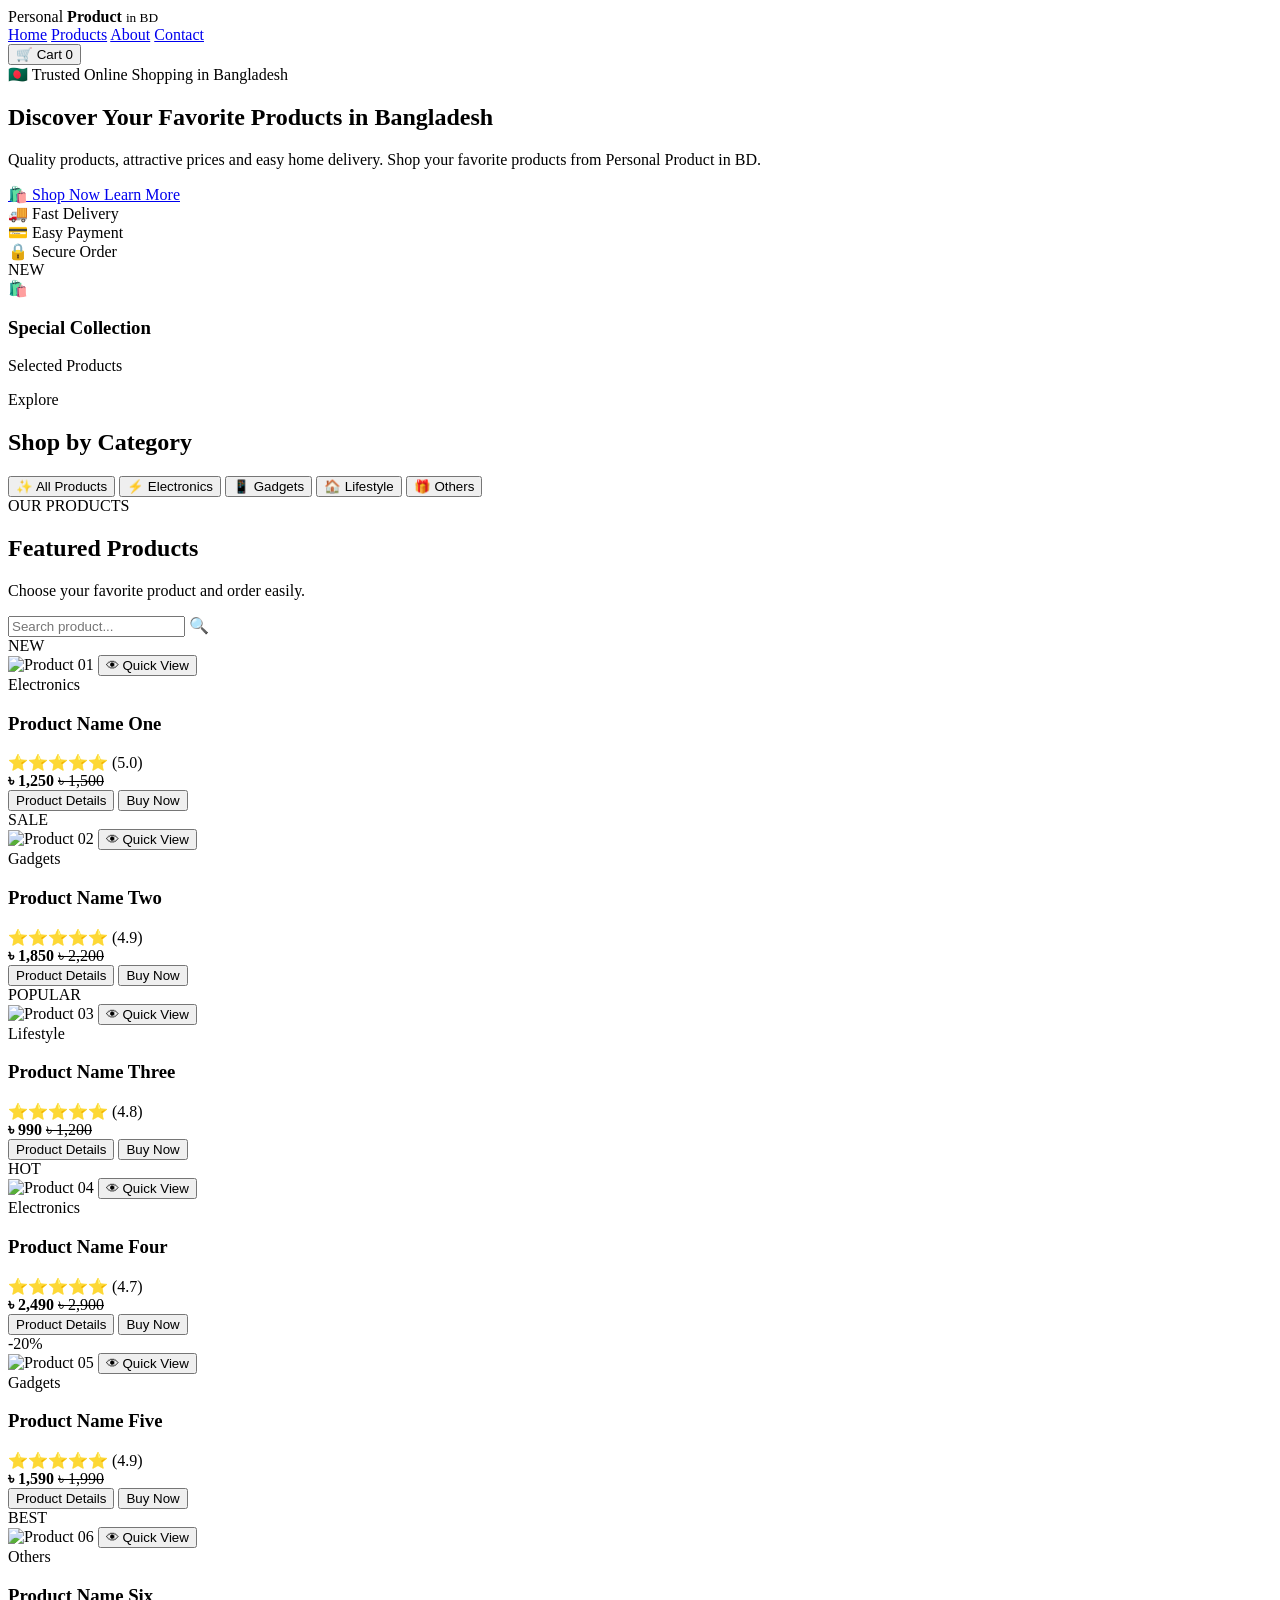
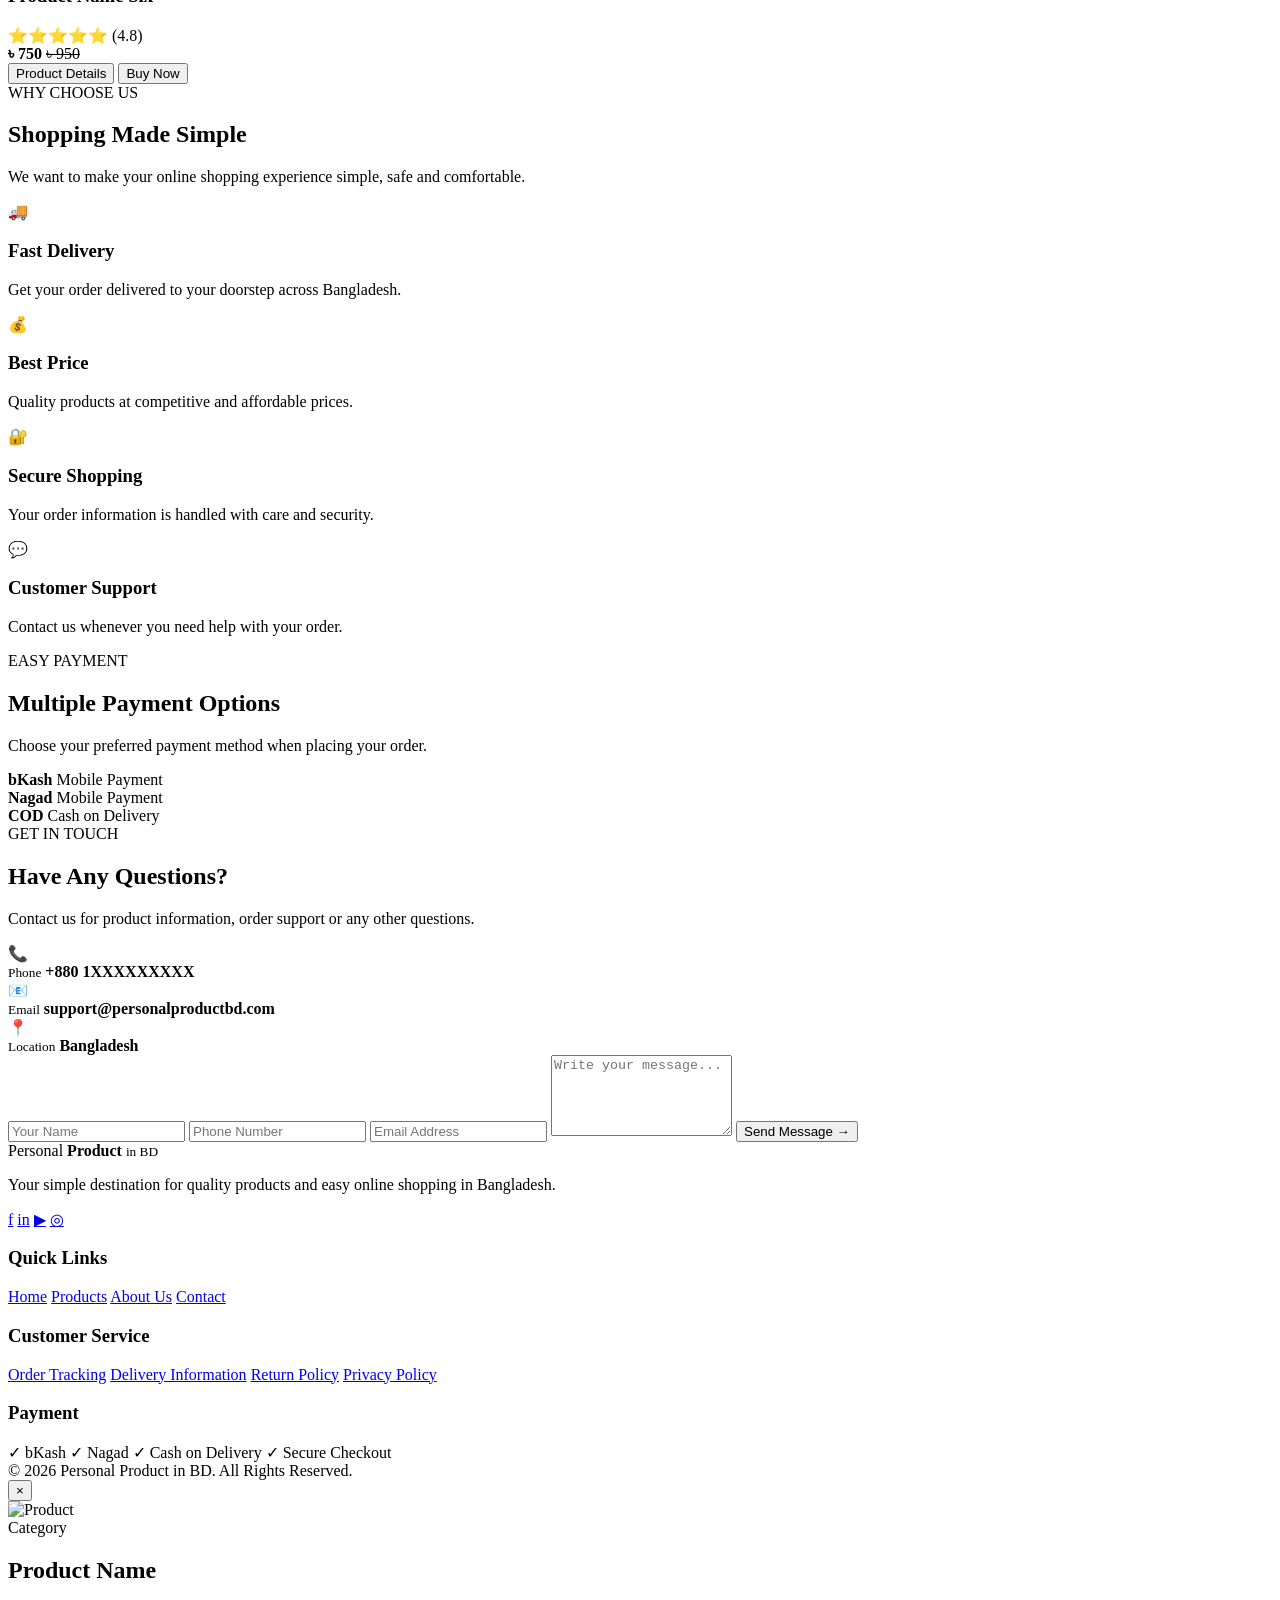
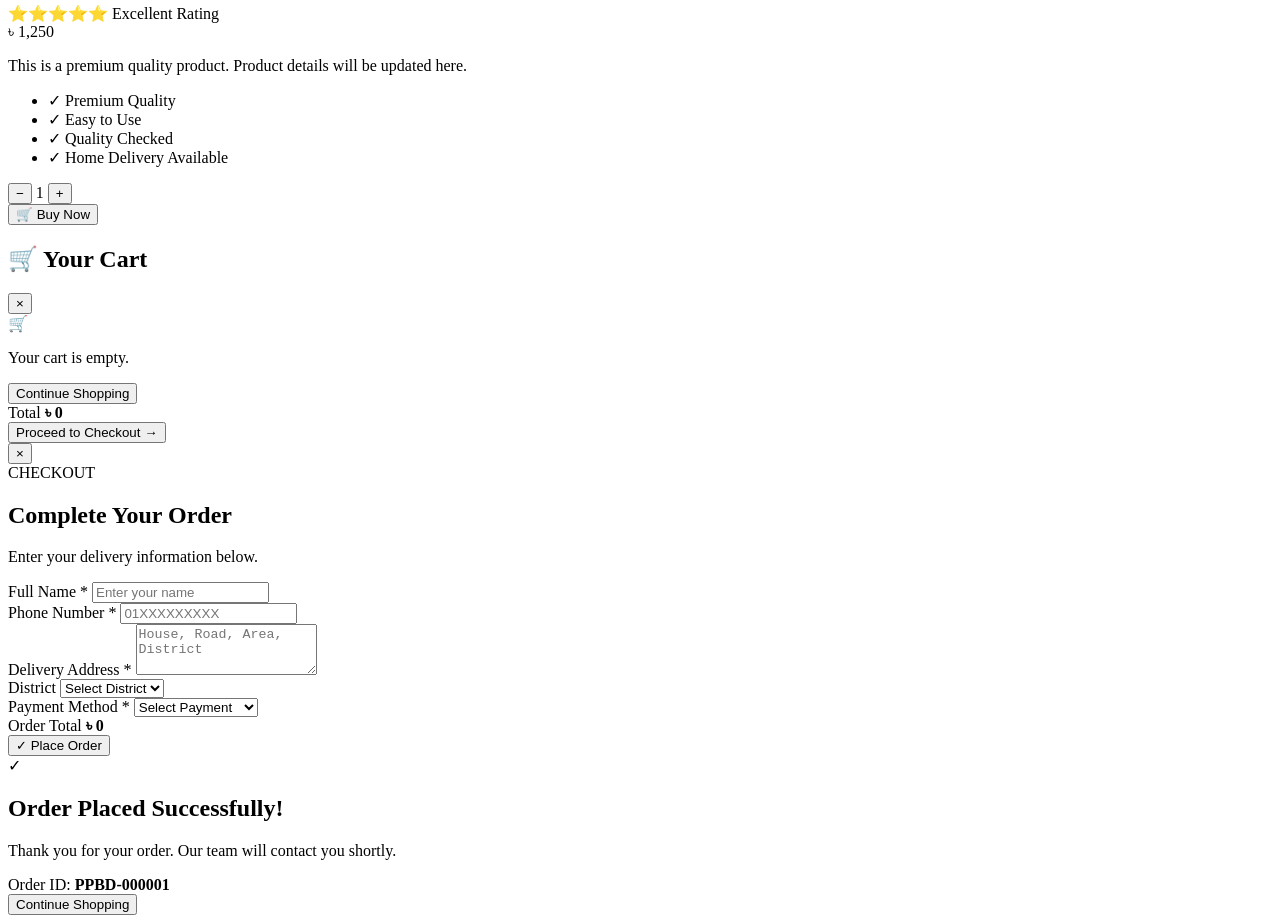
==== index.html @ 81a8e641 "Create index.html" ====
<!DOCTYPE html>
<html lang="en">
<head>
    <meta charset="UTF-8">
    <meta name="viewport" content="width=device-width, initial-scale=1.0">

    <title>Personal Product in BD | Online Shopping</title>

    <!-- Google Font -->
    <link rel="preconnect" href="https://fonts.googleapis.com">
    <link rel="preconnect" href="https://fonts.gstatic.com" crossorigin>
    <link href="https://fonts.googleapis.com/css2?family=Inter:wght@400;500;600;700;800&display=swap" rel="stylesheet">

    <!-- CSS -->
    <link rel="stylesheet" href="style.css">
</head>

<body>

<!-- ================= HEADER ================= -->

<header class="header">
    <div class="container nav">

        <div class="logo">
            <span>Personal</span>
            <strong>Product</strong>
            <small>in BD</small>
        </div>

        <nav class="menu">
            <a href="#home">Home</a>
            <a href="#products">Products</a>
            <a href="#about">About</a>
            <a href="#contact">Contact</a>
        </nav>

        <div class="nav-actions">
            <button class="cart-btn" onclick="openCart()">
                🛒 Cart
                <span id="cartCount">0</span>
            </button>
        </div>

    </div>
</header>


<!-- ================= HERO ================= -->

<section class="hero" id="home">

    <div class="container hero-content">

        <div class="hero-text">

            <div class="hero-badge">
                🇧🇩 Trusted Online Shopping in Bangladesh
            </div>

            <h1>
                Discover Your
                <span>Favorite Products</span>
                in Bangladesh
            </h1>

            <p>
                Quality products, attractive prices and easy home delivery.
                Shop your favorite products from Personal Product in BD.
            </p>

            <div class="hero-buttons">
                <a href="#products" class="primary-btn">
                    🛍️ Shop Now
                </a>

                <a href="#about" class="secondary-btn">
                    Learn More
                </a>
            </div>

            <div class="hero-features">

                <div>
                    <b>🚚</b>
                    <span>Fast Delivery</span>
                </div>

                <div>
                    <b>💳</b>
                    <span>Easy Payment</span>
                </div>

                <div>
                    <b>🔒</b>
                    <span>Secure Order</span>
                </div>

            </div>

        </div>


        <div class="hero-card">

            <div class="hero-circle"></div>

            <div class="hero-product">
                <span>NEW</span>
                <div class="product-placeholder">
                    🛍️
                </div>
                <h3>Special Collection</h3>
                <p>Selected Products</p>
            </div>

        </div>

    </div>

</section>


<!-- ================= CATEGORY BAR ================= -->

<section class="category-section">

    <div class="container">

        <div class="category-title">
            <span>Explore</span>
            <h2>Shop by Category</h2>
        </div>

        <div class="categories">

            <button onclick="filterProducts('all')" class="category active">
                <span>✨</span>
                All Products
            </button>

            <button onclick="filterProducts('electronics')" class="category">
                <span>⚡</span>
                Electronics
            </button>

            <button onclick="filterProducts('gadgets')" class="category">
                <span>📱</span>
                Gadgets
            </button>

            <button onclick="filterProducts('lifestyle')" class="category">
                <span>🏠</span>
                Lifestyle
            </button>

            <button onclick="filterProducts('others')" class="category">
                <span>🎁</span>
                Others
            </button>

        </div>

    </div>

</section>


<!-- ================= PRODUCTS ================= -->

<section class="products-section" id="products">

    <div class="container">

        <div class="section-heading">

            <div>
                <span class="section-label">OUR PRODUCTS</span>
                <h2>Featured Products</h2>
                <p>Choose your favorite product and order easily.</p>
            </div>

            <div class="product-search">
                <input
                    type="text"
                    id="searchInput"
                    placeholder="Search product..."
                    onkeyup="searchProducts()"
                >
                🔍
            </div>

        </div>


        <div class="products-grid" id="productGrid">


            <!-- PRODUCT 01 -->

            <article class="product-card" data-category="electronics" data-name="Premium Product One">

                <div class="product-image">

                    <div class="product-tag">
                        NEW
                    </div>

                    <img
                        src="https://via.placeholder.com/500x500?text=Product+01"
                        alt="Product 01"
                    >

                    <button
                        class="quick-view"
                        onclick="showDetails(1)"
                    >
                        👁 Quick View
                    </button>

                </div>

                <div class="product-info">

                    <span class="product-category">
                        Electronics
                    </span>

                    <h3>Product Name One</h3>

                    <div class="rating">
                        ⭐⭐⭐⭐⭐
                        <span>(5.0)</span>
                    </div>

                    <div class="price">
                        <strong>৳ 1,250</strong>
                        <del>৳ 1,500</del>
                    </div>

                    <div class="product-buttons">

                        <button
                            class="details-btn"
                            onclick="showDetails(1)"
                        >
                            Product Details
                        </button>

                        <button
                            class="buy-btn"
                            onclick="buyProduct(1)"
                        >
                            Buy Now
                        </button>

                    </div>

                </div>

            </article>


            <!-- PRODUCT 02 -->

            <article class="product-card" data-category="gadgets" data-name="Premium Product Two">

                <div class="product-image">

                    <div class="product-tag sale">
                        SALE
                    </div>

                    <img
                        src="https://via.placeholder.com/500x500?text=Product+02"
                        alt="Product 02"
                    >

                    <button
                        class="quick-view"
                        onclick="showDetails(2)"
                    >
                        👁 Quick View
                    </button>

                </div>

                <div class="product-info">

                    <span class="product-category">
                        Gadgets
                    </span>

                    <h3>Product Name Two</h3>

                    <div class="rating">
                        ⭐⭐⭐⭐⭐
                        <span>(4.9)</span>
                    </div>

                    <div class="price">
                        <strong>৳ 1,850</strong>
                        <del>৳ 2,200</del>
                    </div>

                    <div class="product-buttons">

                        <button
                            class="details-btn"
                            onclick="showDetails(2)"
                        >
                            Product Details
                        </button>

                        <button
                            class="buy-btn"
                            onclick="buyProduct(2)"
                        >
                            Buy Now
                        </button>

                    </div>

                </div>

            </article>


            <!-- PRODUCT 03 -->

            <article class="product-card" data-category="lifestyle" data-name="Premium Product Three">

                <div class="product-image">

                    <div class="product-tag">
                        POPULAR
                    </div>

                    <img
                        src="https://via.placeholder.com/500x500?text=Product+03"
                        alt="Product 03"
                    >

                    <button
                        class="quick-view"
                        onclick="showDetails(3)"
                    >
                        👁 Quick View
                    </button>

                </div>

                <div class="product-info">

                    <span class="product-category">
                        Lifestyle
                    </span>

                    <h3>Product Name Three</h3>

                    <div class="rating">
                        ⭐⭐⭐⭐⭐
                        <span>(4.8)</span>
                    </div>

                    <div class="price">
                        <strong>৳ 990</strong>
                        <del>৳ 1,200</del>
                    </div>

                    <div class="product-buttons">

                        <button
                            class="details-btn"
                            onclick="showDetails(3)"
                        >
                            Product Details
                        </button>

                        <button
                            class="buy-btn"
                            onclick="buyProduct(3)"
                        >
                            Buy Now
                        </button>

                    </div>

                </div>

            </article>


            <!-- PRODUCT 04 -->

            <article class="product-card" data-category="electronics" data-name="Premium Product Four">

                <div class="product-image">

                    <div class="product-tag">
                        HOT
                    </div>

                    <img
                        src="https://via.placeholder.com/500x500?text=Product+04"
                        alt="Product 04"
                    >

                    <button
                        class="quick-view"
                        onclick="showDetails(4)"
                    >
                        👁 Quick View
                    </button>

                </div>

                <div class="product-info">

                    <span class="product-category">
                        Electronics
                    </span>

                    <h3>Product Name Four</h3>

                    <div class="rating">
                        ⭐⭐⭐⭐⭐
                        <span>(4.7)</span>
                    </div>

                    <div class="price">
                        <strong>৳ 2,490</strong>
                        <del>৳ 2,900</del>
                    </div>

                    <div class="product-buttons">

                        <button
                            class="details-btn"
                            onclick="showDetails(4)"
                        >
                            Product Details
                        </button>

                        <button
                            class="buy-btn"
                            onclick="buyProduct(4)"
                        >
                            Buy Now
                        </button>

                    </div>

                </div>

            </article>


            <!-- PRODUCT 05 -->

            <article class="product-card" data-category="gadgets" data-name="Premium Product Five">

                <div class="product-image">

                    <div class="product-tag sale">
                        -20%
                    </div>

                    <img
                        src="https://via.placeholder.com/500x500?text=Product+05"
                        alt="Product 05"
                    >

                    <button
                        class="quick-view"
                        onclick="showDetails(5)"
                    >
                        👁 Quick View
                    </button>

                </div>

                <div class="product-info">

                    <span class="product-category">
                        Gadgets
                    </span>

                    <h3>Product Name Five</h3>

                    <div class="rating">
                        ⭐⭐⭐⭐⭐
                        <span>(4.9)</span>
                    </div>

                    <div class="price">
                        <strong>৳ 1,590</strong>
                        <del>৳ 1,990</del>
                    </div>

                    <div class="product-buttons">

                        <button
                            class="details-btn"
                            onclick="showDetails(5)"
                        >
                            Product Details
                        </button>

                        <button
                            class="buy-btn"
                            onclick="buyProduct(5)"
                        >
                            Buy Now
                        </button>

                    </div>

                </div>

            </article>


            <!-- PRODUCT 06 -->

            <article class="product-card" data-category="others" data-name="Premium Product Six">

                <div class="product-image">

                    <div class="product-tag">
                        BEST
                    </div>

                    <img
                        src="https://via.placeholder.com/500x500?text=Product+06"
                        alt="Product 06"
                    >

                    <button
                        class="quick-view"
                        onclick="showDetails(6)"
                    >
                        👁 Quick View
                    </button>

                </div>

                <div class="product-info">

                    <span class="product-category">
                        Others
                    </span>

                    <h3>Product Name Six</h3>

                    <div class="rating">
                        ⭐⭐⭐⭐⭐
                        <span>(4.8)</span>
                    </div>

                    <div class="price">
                        <strong>৳ 750</strong>
                        <del>৳ 950</del>
                    </div>

                    <div class="product-buttons">

                        <button
                            class="details-btn"
                            onclick="showDetails(6)"
                        >
                            Product Details
                        </button>

                        <button
                            class="buy-btn"
                            onclick="buyProduct(6)"
                        >
                            Buy Now
                        </button>

                    </div>

                </div>

            </article>


        </div>

    </div>

</section>


<!-- ================= WHY US ================= -->

<section class="why-section" id="about">

    <div class="container">

        <div class="section-heading center">

            <span class="section-label">
                WHY CHOOSE US
            </span>

            <h2>
                Shopping Made Simple
            </h2>

            <p>
                We want to make your online shopping experience simple,
                safe and comfortable.
            </p>

        </div>


        <div class="why-grid">

            <div class="why-card">
                <div class="why-icon">🚚</div>
                <h3>Fast Delivery</h3>
                <p>
                    Get your order delivered to your doorstep across Bangladesh.
                </p>
            </div>

            <div class="why-card">
                <div class="why-icon">💰</div>
                <h3>Best Price</h3>
                <p>
                    Quality products at competitive and affordable prices.
                </p>
            </div>

            <div class="why-card">
                <div class="why-icon">🔐</div>
                <h3>Secure Shopping</h3>
                <p>
                    Your order information is handled with care and security.
                </p>
            </div>

            <div class="why-card">
                <div class="why-icon">💬</div>
                <h3>Customer Support</h3>
                <p>
                    Contact us whenever you need help with your order.
                </p>
            </div>

        </div>

    </div>

</section>


<!-- ================= PAYMENT ================= -->

<section class="payment-section">

    <div class="container payment-box">

        <div>
            <span class="section-label">
                EASY PAYMENT
            </span>

            <h2>
                Multiple Payment Options
            </h2>

            <p>
                Choose your preferred payment method when placing your order.
            </p>
        </div>

        <div class="payment-methods">

            <div class="payment-card bkash">
                <strong>bKash</strong>
                <span>Mobile Payment</span>
            </div>

            <div class="payment-card nagad">
                <strong>Nagad</strong>
                <span>Mobile Payment</span>
            </div>

            <div class="payment-card cod">
                <strong>COD</strong>
                <span>Cash on Delivery</span>
            </div>

        </div>

    </div>

</section>


<!-- ================= CONTACT ================= -->

<section class="contact-section" id="contact">

    <div class="container">

        <div class="contact-box">

            <div class="contact-info">

                <span class="section-label">
                    GET IN TOUCH
                </span>

                <h2>
                    Have Any Questions?
                </h2>

                <p>
                    Contact us for product information, order support
                    or any other questions.
                </p>

                <div class="contact-item">
                    <span>📞</span>
                    <div>
                        <small>Phone</small>
                        <strong>+880 1XXXXXXXXX</strong>
                    </div>
                </div>

                <div class="contact-item">
                    <span>📧</span>
                    <div>
                        <small>Email</small>
                        <strong>support@personalproductbd.com</strong>
                    </div>
                </div>

                <div class="contact-item">
                    <span>📍</span>
                    <div>
                        <small>Location</small>
                        <strong>Bangladesh</strong>
                    </div>
                </div>

            </div>


            <form class="contact-form" onsubmit="sendMessage(event)">

                <input
                    type="text"
                    id="contactName"
                    placeholder="Your Name"
                    required
                >

                <input
                    type="tel"
                    id="contactPhone"
                    placeholder="Phone Number"
                    required
                >

                <input
                    type="email"
                    id="contactEmail"
                    placeholder="Email Address"
                >

                <textarea
                    id="contactMessage"
                    rows="5"
                    placeholder="Write your message..."
                    required
                ></textarea>

                <button type="submit" class="primary-btn">
                    Send Message →
                </button>

            </form>

        </div>

    </div>

</section>


<!-- ================= FOOTER ================= -->

<footer class="footer">

    <div class="container footer-grid">

        <div class="footer-brand">

            <div class="logo footer-logo">
                <span>Personal</span>
                <strong>Product</strong>
                <small>in BD</small>
            </div>

            <p>
                Your simple destination for quality products
                and easy online shopping in Bangladesh.
            </p>

            <div class="socials">
                <a href="#">f</a>
                <a href="#">in</a>
                <a href="#">▶</a>
                <a href="#">◎</a>
            </div>

        </div>


        <div class="footer-column">

            <h3>Quick Links</h3>

            <a href="#home">Home</a>
            <a href="#products">Products</a>
            <a href="#about">About Us</a>
            <a href="#contact">Contact</a>

        </div>


        <div class="footer-column">

            <h3>Customer Service</h3>

            <a href="#">Order Tracking</a>
            <a href="#">Delivery Information</a>
            <a href="#">Return Policy</a>
            <a href="#">Privacy Policy</a>

        </div>


        <div class="footer-column">

            <h3>Payment</h3>

            <span>✓ bKash</span>
            <span>✓ Nagad</span>
            <span>✓ Cash on Delivery</span>
            <span>✓ Secure Checkout</span>

        </div>

    </div>


    <div class="copyright">

        © 2026 Personal Product in BD.
        All Rights Reserved.

    </div>

</footer>


<!-- ================= PRODUCT DETAILS MODAL ================= -->

<div class="modal" id="productModal">

    <div class="modal-content">

        <button class="modal-close" onclick="closeModal()">
            ×
        </button>

        <div class="modal-product">

            <div class="modal-image">
                <img
                    id="modalImage"
                    src=""
                    alt="Product"
                >
            </div>

            <div class="modal-details">

                <span id="modalCategory" class="product-category">
                    Category
                </span>

                <h2 id="modalTitle">
                    Product Name
                </h2>

                <div class="rating">
                    ⭐⭐⭐⭐⭐
                    <span>Excellent Rating</span>
                </div>

                <div class="modal-price" id="modalPrice">
                    ৳ 1,250
                </div>

                <p id="modalDescription">
                    This is a premium quality product.
                    Product details will be updated here.
                </p>

                <ul class="features-list">
                    <li>✓ Premium Quality</li>
                    <li>✓ Easy to Use</li>
                    <li>✓ Quality Checked</li>
                    <li>✓ Home Delivery Available</li>
                </ul>

                <div class="quantity">

                    <button onclick="changeQuantity(-1)">
                        −
                    </button>

                    <span id="quantity">
                        1
                    </span>

                    <button onclick="changeQuantity(1)">
                        +
                    </button>

                </div>

                <button
                    class="modal-buy"
                    onclick="modalBuy()"
                >
                    🛒 Buy Now
                </button>

            </div>

        </div>

    </div>

</div>


<!-- ================= CART SIDEBAR ================= -->

<div class="cart-overlay" id="cartOverlay" onclick="closeCart()"></div>

<div class="cart-sidebar" id="cartSidebar">

    <div class="cart-header">

        <h2>🛒 Your Cart</h2>

        <button onclick="closeCart()">
            ×
        </button>

    </div>

    <div class="cart-items" id="cartItems">

        <div class="empty-cart">
            <div>🛒</div>
            <p>Your cart is empty.</p>
            <button onclick="closeCart()">
                Continue Shopping
            </button>
        </div>

    </div>

    <div class="cart-footer">

        <div class="cart-total">
            <span>Total</span>
            <strong id="cartTotal">
                ৳ 0
            </strong>
        </div>

        <button
            class="checkout-btn"
            onclick="openCheckout()"
        >
            Proceed to Checkout →
        </button>

    </div>

</div>


<!-- ================= CHECKOUT MODAL ================= -->

<div class="modal" id="checkoutModal">

    <div class="modal-content checkout-content">

        <button class="modal-close" onclick="closeCheckout()">
            ×
        </button>

        <div class="checkout-header">

            <span class="section-label">
                CHECKOUT
            </span>

            <h2>
                Complete Your Order
            </h2>

            <p>
                Enter your delivery information below.
            </p>

        </div>


        <form id="checkoutForm" onsubmit="placeOrder(event)">

            <div class="form-row">

                <div class="form-group">
                    <label>Full Name *</label>
                    <input
                        type="text"
                        id="customerName"
                        required
                        placeholder="Enter your name"
                    >
                </div>

                <div class="form-group">
                    <label>Phone Number *</label>
                    <input
                        type="tel"
                        id="customerPhone"
                        required
                        placeholder="01XXXXXXXXX"
                    >
                </div>

            </div>


            <div class="form-group">

                <label>Delivery Address *</label>

                <textarea
                    id="customerAddress"
                    required
                    rows="3"
                    placeholder="House, Road, Area, District"
                ></textarea>

            </div>


            <div class="form-row">

                <div class="form-group">

                    <label>District</label>

                    <select id="customerDistrict">

                        <option value="">
                            Select District
                        </option>

                        <option>Dhaka</option>
                        <option>Chattogram</option>
                        <option>Sylhet</option>
                        <option>Rajshahi</option>
                        <option>Khulna</option>
                        <option>Barishal</option>
                        <option>Rangpur</option>
                        <option>Mymensingh</option>

                    </select>

                </div>


                <div class="form-group">

                    <label>Payment Method *</label>

                    <select id="paymentMethod" required>

                        <option value="">
                            Select Payment
                        </option>

                        <option value="cod">
                            Cash on Delivery
                        </option>

                        <option value="bkash">
                            bKash
                        </option>

                        <option value="nagad">
                            Nagad
                        </option>

                    </select>

                </div>

            </div>


            <div class="checkout-summary">

                <span>
                    Order Total
                </span>

                <strong id="checkoutTotal">
                    ৳ 0
                </strong>

            </div>


            <button
                type="submit"
                class="place-order-btn"
            >
                ✓ Place Order
            </button>

        </form>

    </div>

</div>


<!-- ================= ORDER SUCCESS ================= -->

<div class="success-modal" id="successModal">

    <div class="success-box">

        <div class="success-icon">
            ✓
        </div>

        <h2>
            Order Placed Successfully!
        </h2>

        <p>
            Thank you for your order.
            Our team will contact you shortly.
        </p>

        <div class="order-number">
            Order ID:
            <strong id="orderNumber">
                PPBD-000001
            </strong>
        </div>

        <button onclick="closeSuccess()">
            Continue Shopping
        </button>

    </div>

</div>


<!-- ================= JAVASCRIPT ================= -->

<script src="script.js"></script>

</body>
</html>
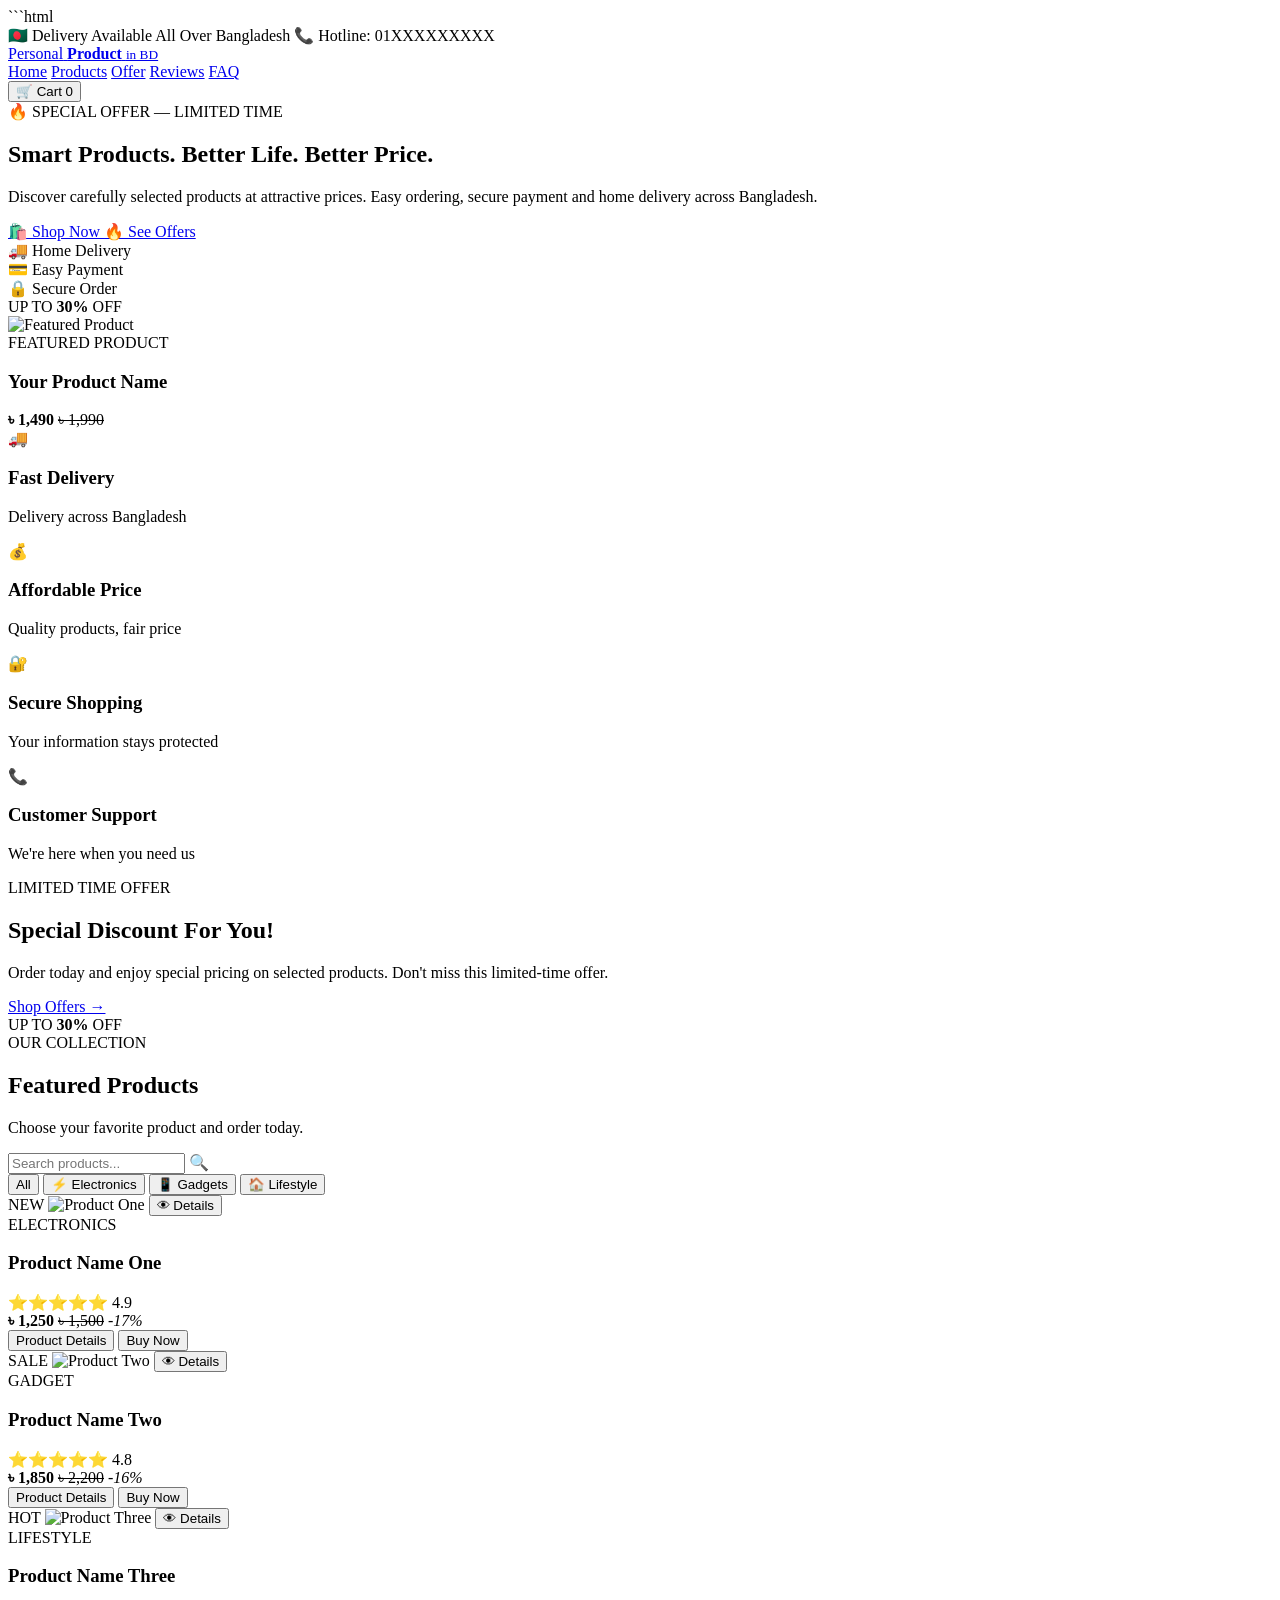
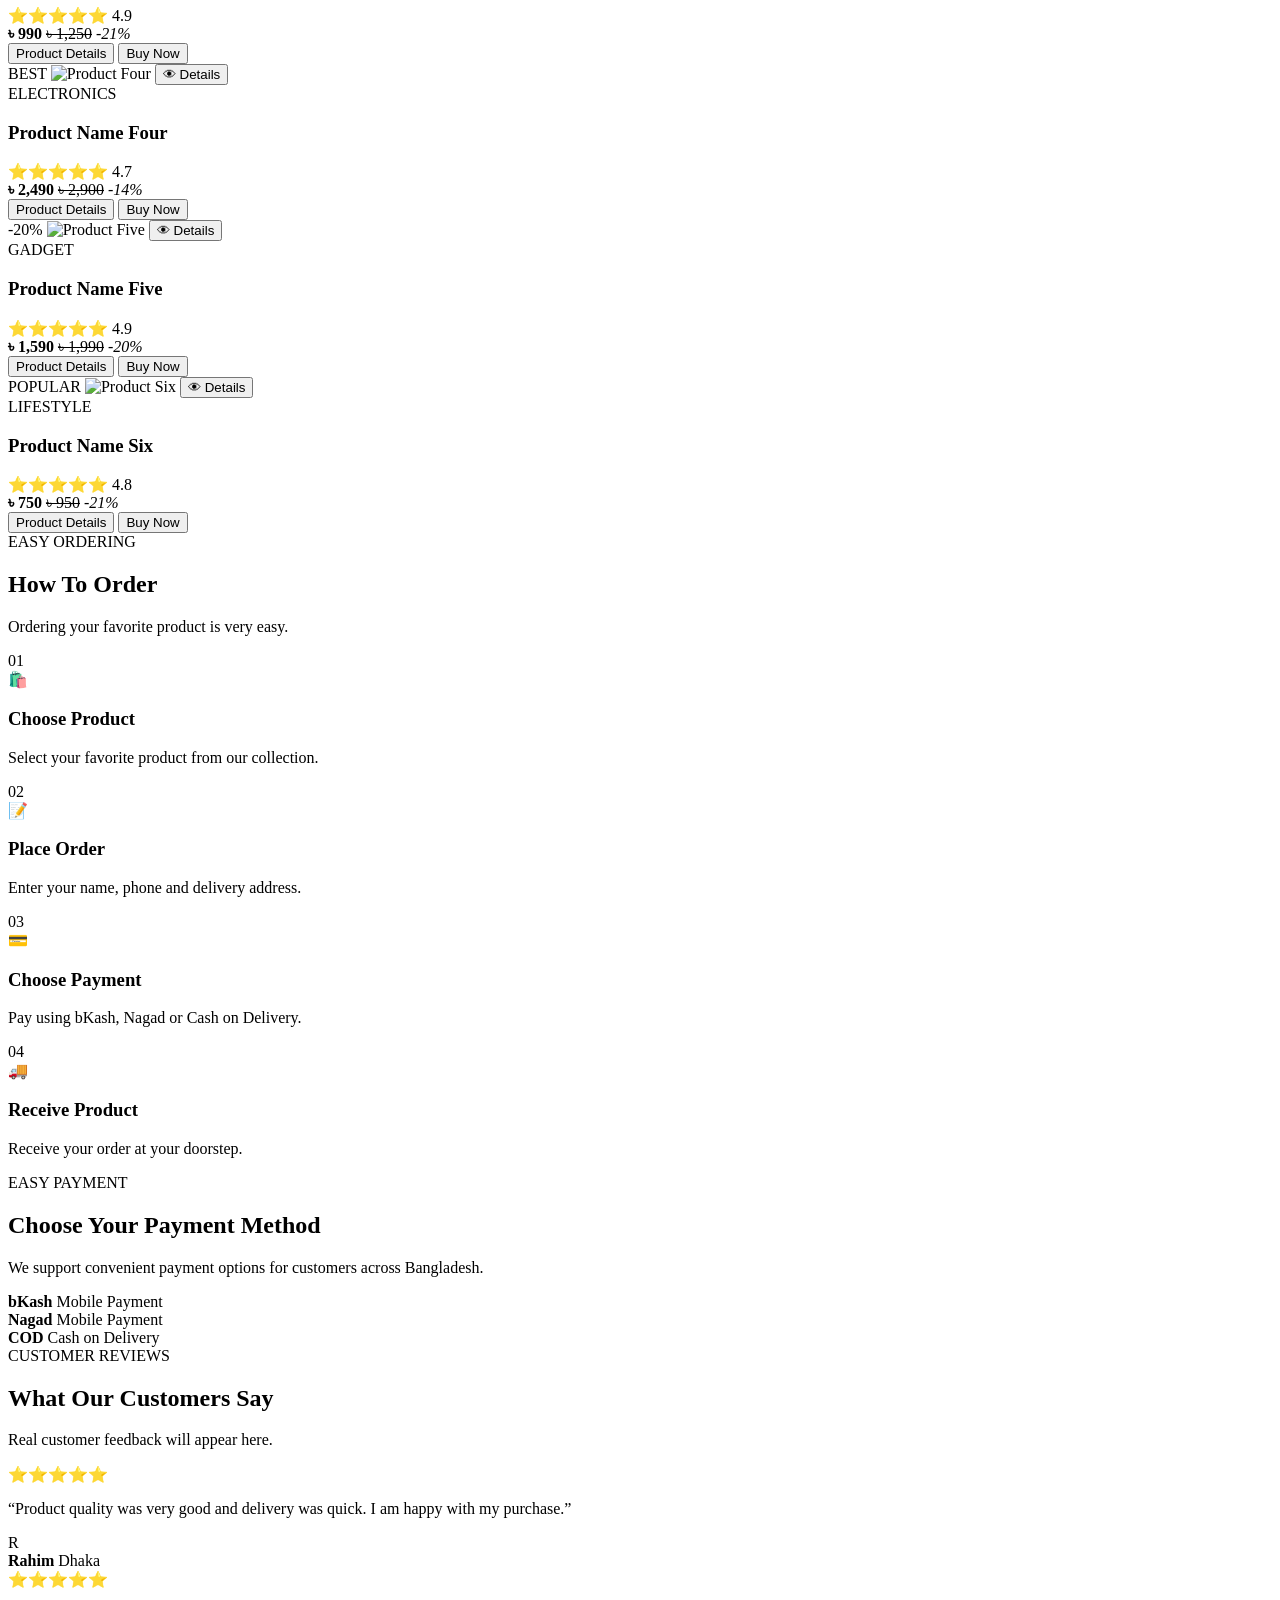
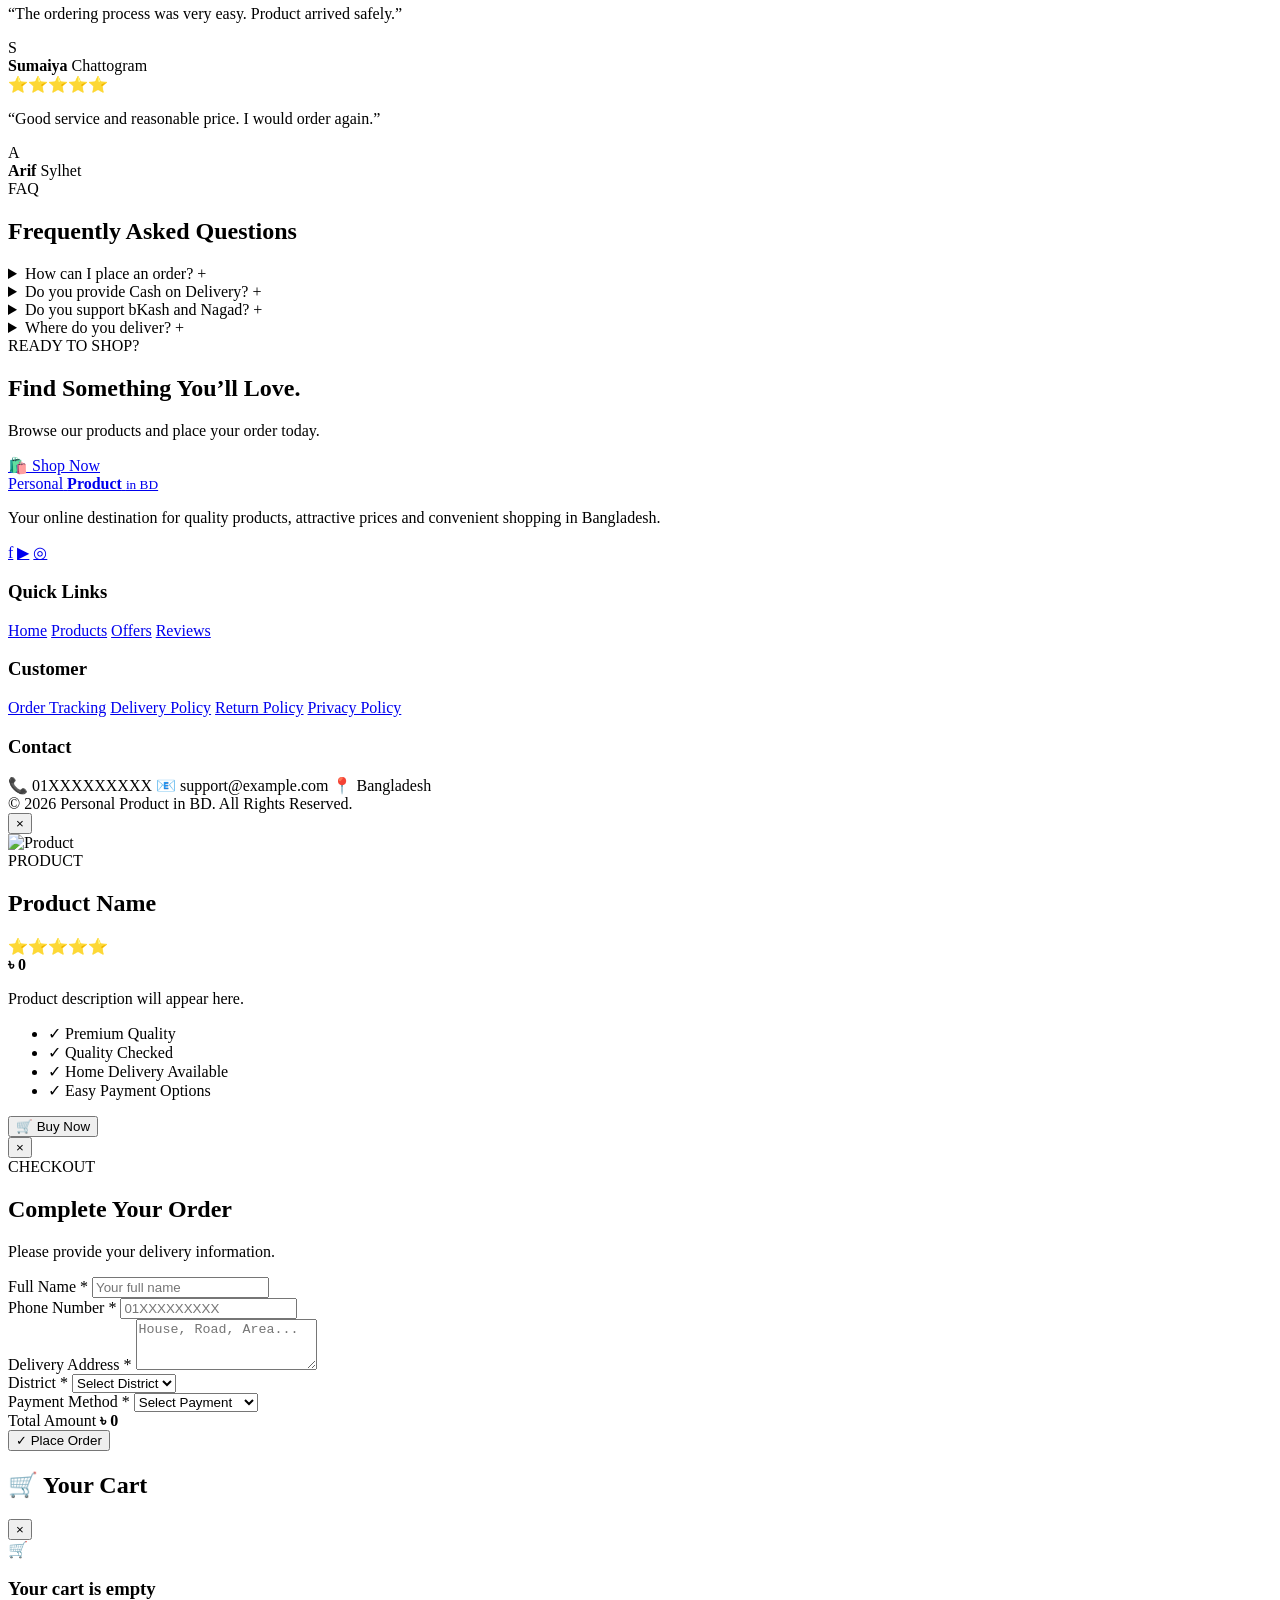
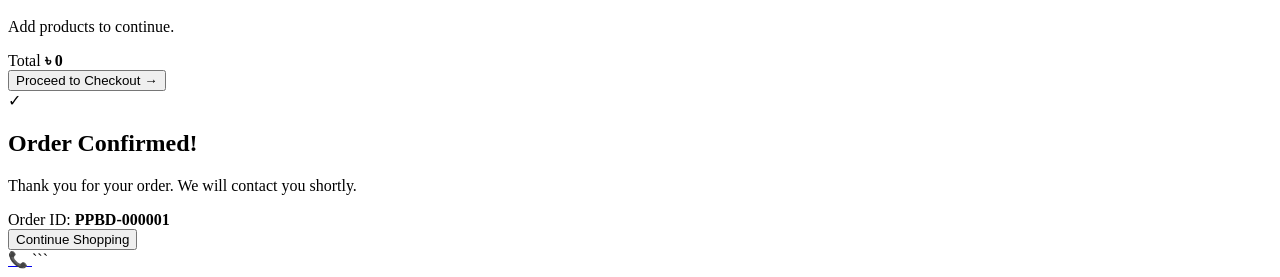
==== commit 58e6d626: "Update index.html" ====
--- a/index.html
+++ b/index.html
@@ -1,117 +1,143 @@
+```html
 <!DOCTYPE html>
 <html lang="en">
 <head>
     <meta charset="UTF-8">
     <meta name="viewport" content="width=device-width, initial-scale=1.0">
 
-    <title>Personal Product in BD | Online Shopping</title>
-
-    <!-- Google Font -->
-    <link rel="preconnect" href="https://fonts.googleapis.com">
-    <link rel="preconnect" href="https://fonts.gstatic.com" crossorigin>
-    <link href="https://fonts.googleapis.com/css2?family=Inter:wght@400;500;600;700;800&display=swap" rel="stylesheet">
-
-    <!-- CSS -->
+    <title>Personal Product in BD</title>
+
+    <meta name="description"
+          content="Personal Product in BD - Quality products at affordable prices with home delivery across Bangladesh.">
+
     <link rel="stylesheet" href="style.css">
 </head>
 
 <body>
 
+<!-- ================= TOP BAR ================= -->
+
+<div class="top-bar">
+    <div class="container top-bar-inner">
+        <span>🇧🇩 Delivery Available All Over Bangladesh</span>
+        <span>📞 Hotline: 01XXXXXXXXX</span>
+    </div>
+</div>
+
+
 <!-- ================= HEADER ================= -->
 
 <header class="header">
-    <div class="container nav">
-
-        <div class="logo">
+
+    <div class="container header-inner">
+
+        <a href="#home" class="logo">
             <span>Personal</span>
-            <strong>Product</strong>
+            <b>Product</b>
             <small>in BD</small>
-        </div>
-
-        <nav class="menu">
+        </a>
+
+        <nav class="nav-menu">
             <a href="#home">Home</a>
             <a href="#products">Products</a>
-            <a href="#about">About</a>
-            <a href="#contact">Contact</a>
+            <a href="#offer">Offer</a>
+            <a href="#reviews">Reviews</a>
+            <a href="#faq">FAQ</a>
         </nav>
 
-        <div class="nav-actions">
-            <button class="cart-btn" onclick="openCart()">
-                🛒 Cart
-                <span id="cartCount">0</span>
-            </button>
-        </div>
-
-    </div>
+        <button class="cart-button" onclick="openCart()">
+            🛒 Cart
+            <span id="cartCount">0</span>
+        </button>
+
+    </div>
+
 </header>
 
 
-<!-- ================= HERO ================= -->
+<!-- ================= HERO LANDING ================= -->
 
 <section class="hero" id="home">
 
-    <div class="container hero-content">
-
-        <div class="hero-text">
+    <div class="hero-background"></div>
+
+    <div class="container hero-grid">
+
+        <div class="hero-content">
 
             <div class="hero-badge">
-                🇧🇩 Trusted Online Shopping in Bangladesh
+                🔥 SPECIAL OFFER — LIMITED TIME
             </div>
 
             <h1>
-                Discover Your
-                <span>Favorite Products</span>
-                in Bangladesh
+                Smart Products.
+                <span>Better Life.</span>
+                Better Price.
             </h1>
 
-            <p>
-                Quality products, attractive prices and easy home delivery.
-                Shop your favorite products from Personal Product in BD.
+            <p class="hero-description">
+                Discover carefully selected products at attractive prices.
+                Easy ordering, secure payment and home delivery across Bangladesh.
             </p>
 
             <div class="hero-buttons">
-                <a href="#products" class="primary-btn">
+
+                <a href="#products" class="btn btn-primary">
                     🛍️ Shop Now
                 </a>
 
-                <a href="#about" class="secondary-btn">
-                    Learn More
+                <a href="#offer" class="btn btn-outline">
+                    🔥 See Offers
                 </a>
-            </div>
-
-            <div class="hero-features">
-
+
+            </div>
+
+            <div class="trust-row">
+
+                <div class="trust-item">
+                    <strong>🚚</strong>
+                    <span>Home Delivery</span>
+                </div>
+
+                <div class="trust-item">
+                    <strong>💳</strong>
+                    <span>Easy Payment</span>
+                </div>
+
+                <div class="trust-item">
+                    <strong>🔒</strong>
+                    <span>Secure Order</span>
+                </div>
+
+            </div>
+
+        </div>
+
+
+        <div class="hero-product">
+
+            <div class="hero-glow"></div>
+
+            <div class="hero-offer">
+                UP TO
+                <strong>30%</strong>
+                OFF
+            </div>
+
+            <div class="hero-product-image">
+                <img
+                    src="https://via.placeholder.com/600x600?text=YOUR+PRODUCT"
+                    alt="Featured Product"
+                >
+            </div>
+
+            <div class="hero-product-info">
+                <span>FEATURED PRODUCT</span>
+                <h3>Your Product Name</h3>
                 <div>
-                    <b>🚚</b>
-                    <span>Fast Delivery</span>
-                </div>
-
-                <div>
-                    <b>💳</b>
-                    <span>Easy Payment</span>
-                </div>
-
-                <div>
-                    <b>🔒</b>
-                    <span>Secure Order</span>
-                </div>
-
-            </div>
-
-        </div>
-
-
-        <div class="hero-card">
-
-            <div class="hero-circle"></div>
-
-            <div class="hero-product">
-                <span>NEW</span>
-                <div class="product-placeholder">
-                    🛍️
-                </div>
-                <h3>Special Collection</h3>
-                <p>Selected Products</p>
+                    <strong>৳ 1,490</strong>
+                    <del>৳ 1,990</del>
+                </div>
             </div>
 
         </div>
@@ -121,43 +147,84 @@
 </section>
 
 
-<!-- ================= CATEGORY BAR ================= -->
-
-<section class="category-section">
+<!-- ================= QUICK BENEFITS ================= -->
+
+<section class="benefits">
+
+    <div class="container benefits-grid">
+
+        <div class="benefit">
+            <div class="benefit-icon">🚚</div>
+            <div>
+                <h3>Fast Delivery</h3>
+                <p>Delivery across Bangladesh</p>
+            </div>
+        </div>
+
+        <div class="benefit">
+            <div class="benefit-icon">💰</div>
+            <div>
+                <h3>Affordable Price</h3>
+                <p>Quality products, fair price</p>
+            </div>
+        </div>
+
+        <div class="benefit">
+            <div class="benefit-icon">🔐</div>
+            <div>
+                <h3>Secure Shopping</h3>
+                <p>Your information stays protected</p>
+            </div>
+        </div>
+
+        <div class="benefit">
+            <div class="benefit-icon">📞</div>
+            <div>
+                <h3>Customer Support</h3>
+                <p>We're here when you need us</p>
+            </div>
+        </div>
+
+    </div>
+
+</section>
+
+
+<!-- ================= OFFER ================= -->
+
+<section class="offer-section" id="offer">
 
     <div class="container">
 
-        <div class="category-title">
-            <span>Explore</span>
-            <h2>Shop by Category</h2>
-        </div>
-
-        <div class="categories">
-
-            <button onclick="filterProducts('all')" class="category active">
-                <span>✨</span>
-                All Products
-            </button>
-
-            <button onclick="filterProducts('electronics')" class="category">
-                <span>⚡</span>
-                Electronics
-            </button>
-
-            <button onclick="filterProducts('gadgets')" class="category">
-                <span>📱</span>
-                Gadgets
-            </button>
-
-            <button onclick="filterProducts('lifestyle')" class="category">
-                <span>🏠</span>
-                Lifestyle
-            </button>
-
-            <button onclick="filterProducts('others')" class="category">
-                <span>🎁</span>
-                Others
-            </button>
+        <div class="offer-box">
+
+            <div class="offer-text">
+
+                <span class="small-title">
+                    LIMITED TIME OFFER
+                </span>
+
+                <h2>
+                    Special Discount
+                    <span>For You!</span>
+                </h2>
+
+                <p>
+                    Order today and enjoy special pricing on selected products.
+                    Don't miss this limited-time offer.
+                </p>
+
+                <a href="#products" class="btn btn-light">
+                    Shop Offers →
+                </a>
+
+            </div>
+
+            <div class="offer-number">
+                <span>UP TO</span>
+                <strong>30%</strong>
+                <span>OFF</span>
+            </div>
 
         </div>
 
@@ -175,16 +242,24 @@
         <div class="section-heading">
 
             <div>
-                <span class="section-label">OUR PRODUCTS</span>
-                <h2>Featured Products</h2>
-                <p>Choose your favorite product and order easily.</p>
-            </div>
-
-            <div class="product-search">
+                <span class="section-label">
+                    OUR COLLECTION
+                </span>
+
+                <h2>
+                    Featured Products
+                </h2>
+
+                <p>
+                    Choose your favorite product and order today.
+                </p>
+            </div>
+
+            <div class="search-box">
                 <input
                     type="text"
                     id="searchInput"
-                    placeholder="Search product..."
+                    placeholder="Search products..."
                     onkeyup="searchProducts()"
                 >
                 🔍
@@ -193,64 +268,100 @@
         </div>
 
 
-        <div class="products-grid" id="productGrid">
+        <!-- CATEGORY -->
+
+        <div class="category-buttons">
+
+            <button
+                class="category-btn active"
+                onclick="filterProducts('all', this)">
+                All
+            </button>
+
+            <button
+                class="category-btn"
+                onclick="filterProducts('electronics', this)">
+                ⚡ Electronics
+            </button>
+
+            <button
+                class="category-btn"
+                onclick="filterProducts('gadget', this)">
+                📱 Gadgets
+            </button>
+
+            <button
+                class="category-btn"
+                onclick="filterProducts('lifestyle', this)">
+                🏠 Lifestyle
+            </button>
+
+        </div>
+
+
+        <!-- PRODUCT GRID -->
+
+        <div class="product-grid" id="productGrid">
 
 
             <!-- PRODUCT 01 -->
 
-            <article class="product-card" data-category="electronics" data-name="Premium Product One">
+            <article
+                class="product-card"
+                data-category="electronics"
+                data-name="Product One">
 
                 <div class="product-image">
 
-                    <div class="product-tag">
+                    <span class="product-badge">
                         NEW
-                    </div>
+                    </span>
 
                     <img
-                        src="https://via.placeholder.com/500x500?text=Product+01"
-                        alt="Product 01"
+                        src="https://via.placeholder.com/600x600?text=PRODUCT+01"
+                        alt="Product One"
                     >
 
                     <button
-                        class="quick-view"
-                        onclick="showDetails(1)"
-                    >
-                        👁 Quick View
+                        class="details-floating"
+                        onclick="showDetails(1)">
+                        👁 Details
                     </button>
 
                 </div>
 
-                <div class="product-info">
+                <div class="product-content">
 
                     <span class="product-category">
-                        Electronics
+                        ELECTRONICS
                     </span>
 
-                    <h3>Product Name One</h3>
-
-                    <div class="rating">
+                    <h3>
+                        Product Name One
+                    </h3>
+
+                    <div class="stars">
                         ⭐⭐⭐⭐⭐
-                        <span>(5.0)</span>
-                    </div>
-
-                    <div class="price">
+                        <span>4.9</span>
+                    </div>
+
+                    <div class="price-row">
                         <strong>৳ 1,250</strong>
                         <del>৳ 1,500</del>
-                    </div>
-
-                    <div class="product-buttons">
+                        <em>-17%</em>
+                    </div>
+
+                    <div class="product-actions">
 
                         <button
                             class="details-btn"
-                            onclick="showDetails(1)"
-                        >
+                            onclick="showDetails(1)">
                             Product Details
                         </button>
 
                         <button
                             class="buy-btn"
-                            onclick="buyProduct(1)"
-                        >
+                            onclick="buyProduct(1)">
                             Buy Now
                         </button>
 
@@ -263,59 +374,62 @@
 
             <!-- PRODUCT 02 -->
 
-            <article class="product-card" data-category="gadgets" data-name="Premium Product Two">
+            <article
+                class="product-card"
+                data-category="gadget"
+                data-name="Product Two">
 
                 <div class="product-image">
 
-                    <div class="product-tag sale">
+                    <span class="product-badge sale">
                         SALE
-                    </div>
+                    </span>
 
                     <img
-                        src="https://via.placeholder.com/500x500?text=Product+02"
-                        alt="Product 02"
+                        src="https://via.placeholder.com/600x600?text=PRODUCT+02"
+                        alt="Product Two"
                     >
 
                     <button
-                        class="quick-view"
-                        onclick="showDetails(2)"
-                    >
-                        👁 Quick View
+                        class="details-floating"
+                        onclick="showDetails(2)">
+                        👁 Details
                     </button>
 
                 </div>
 
-                <div class="product-info">
+                <div class="product-content">
 
                     <span class="product-category">
-                        Gadgets
+                        GADGET
                     </span>
 
-                    <h3>Product Name Two</h3>
-
-                    <div class="rating">
+                    <h3>
+                        Product Name Two
+                    </h3>
+
+                    <div class="stars">
                         ⭐⭐⭐⭐⭐
-                        <span>(4.9)</span>
-                    </div>
-
-                    <div class="price">
+                        <span>4.8</span>
+                    </div>
+
+                    <div class="price-row">
                         <strong>৳ 1,850</strong>
                         <del>৳ 2,200</del>
-                    </div>
-
-                    <div class="product-buttons">
+                        <em>-16%</em>
+                    </div>
+
+                    <div class="product-actions">
 
                         <button
                             class="details-btn"
-                            onclick="showDetails(2)"
-                        >
+                            onclick="showDetails(2)">
                             Product Details
                         </button>
 
                         <button
                             class="buy-btn"
-                            onclick="buyProduct(2)"
-                        >
+                            onclick="buyProduct(2)">
                             Buy Now
                         </button>
 
@@ -328,59 +442,62 @@
 
             <!-- PRODUCT 03 -->
 
-            <article class="product-card" data-category="lifestyle" data-name="Premium Product Three">
+            <article
+                class="product-card"
+                data-category="lifestyle"
+                data-name="Product Three">
 
                 <div class="product-image">
 
-                    <div class="product-tag">
-                        POPULAR
-                    </div>
+                    <span class="product-badge hot">
+                        HOT
+                    </span>
 
                     <img
-                        src="https://via.placeholder.com/500x500?text=Product+03"
-                        alt="Product 03"
+                        src="https://via.placeholder.com/600x600?text=PRODUCT+03"
+                        alt="Product Three"
                     >
 
                     <button
-                        class="quick-view"
-                        onclick="showDetails(3)"
-                    >
-                        👁 Quick View
+                        class="details-floating"
+                        onclick="showDetails(3)">
+                        👁 Details
                     </button>
 
                 </div>
 
-                <div class="product-info">
+                <div class="product-content">
 
                     <span class="product-category">
-                        Lifestyle
+                        LIFESTYLE
                     </span>
 
-                    <h3>Product Name Three</h3>
-
-                    <div class="rating">
+                    <h3>
+                        Product Name Three
+                    </h3>
+
+                    <div class="stars">
                         ⭐⭐⭐⭐⭐
-                        <span>(4.8)</span>
-                    </div>
-
-                    <div class="price">
+                        <span>4.9</span>
+                    </div>
+
+                    <div class="price-row">
                         <strong>৳ 990</strong>
-                        <del>৳ 1,200</del>
-                    </div>
-
-                    <div class="product-buttons">
+                        <del>৳ 1,250</del>
+                        <em>-21%</em>
+                    </div>
+
+                    <div class="product-actions">
 
                         <button
                             class="details-btn"
-                            onclick="showDetails(3)"
-                        >
+                            onclick="showDetails(3)">
                             Product Details
                         </button>
 
                         <button
                             class="buy-btn"
-                            onclick="buyProduct(3)"
-                        >
+                            onclick="buyProduct(3)">
                             Buy Now
                         </button>
 
@@ -393,59 +510,62 @@
 
             <!-- PRODUCT 04 -->
 
-            <article class="product-card" data-category="electronics" data-name="Premium Product Four">
+            <article
+                class="product-card"
+                data-category="electronics"
+                data-name="Product Four">
 
                 <div class="product-image">
 
-                    <div class="product-tag">
-                        HOT
-                    </div>
+                    <span class="product-badge">
+                        BEST
+                    </span>
 
                     <img
-                        src="https://via.placeholder.com/500x500?text=Product+04"
-                        alt="Product 04"
+                        src="https://via.placeholder.com/600x600?text=PRODUCT+04"
+                        alt="Product Four"
                     >
 
                     <button
-                        class="quick-view"
-                        onclick="showDetails(4)"
-                    >
-                        👁 Quick View
+                        class="details-floating"
+                        onclick="showDetails(4)">
+                        👁 Details
                     </button>
 
                 </div>
 
-                <div class="product-info">
+                <div class="product-content">
 
                     <span class="product-category">
-                        Electronics
+                        ELECTRONICS
                     </span>
 
-                    <h3>Product Name Four</h3>
-
-                    <div class="rating">
+                    <h3>
+                        Product Name Four
+                    </h3>
+
+                    <div class="stars">
                         ⭐⭐⭐⭐⭐
-                        <span>(4.7)</span>
-                    </div>
-
-                    <div class="price">
+                        <span>4.7</span>
+                    </div>
+
+                    <div class="price-row">
                         <strong>৳ 2,490</strong>
                         <del>৳ 2,900</del>
-                    </div>
-
-                    <div class="product-buttons">
+                        <em>-14%</em>
+                    </div>
+
+                    <div class="product-actions">
 
                         <button
                             class="details-btn"
-                            onclick="showDetails(4)"
-                        >
+                            onclick="showDetails(4)">
                             Product Details
                         </button>
 
                         <button
                             class="buy-btn"
-                            onclick="buyProduct(4)"
-                        >
+                            onclick="buyProduct(4)">
                             Buy Now
                         </button>
 
@@ -458,59 +578,62 @@
 
             <!-- PRODUCT 05 -->
 
-            <article class="product-card" data-category="gadgets" data-name="Premium Product Five">
+            <article
+                class="product-card"
+                data-category="gadget"
+                data-name="Product Five">
 
                 <div class="product-image">
 
-                    <div class="product-tag sale">
+                    <span class="product-badge sale">
                         -20%
-                    </div>
+                    </span>
 
                     <img
-                        src="https://via.placeholder.com/500x500?text=Product+05"
-                        alt="Product 05"
+                        src="https://via.placeholder.com/600x600?text=PRODUCT+05"
+                        alt="Product Five"
                     >
 
                     <button
-                        class="quick-view"
-                        onclick="showDetails(5)"
-                    >
-                        👁 Quick View
+                        class="details-floating"
+                        onclick="showDetails(5)">
+                        👁 Details
                     </button>
 
                 </div>
 
-                <div class="product-info">
+                <div class="product-content">
 
                     <span class="product-category">
-                        Gadgets
+                        GADGET
                     </span>
 
-                    <h3>Product Name Five</h3>
-
-                    <div class="rating">
+                    <h3>
+                        Product Name Five
+                    </h3>
+
+                    <div class="stars">
                         ⭐⭐⭐⭐⭐
-                        <span>(4.9)</span>
-                    </div>
-
-                    <div class="price">
+                        <span>4.9</span>
+                    </div>
+
+                    <div class="price-row">
                         <strong>৳ 1,590</strong>
                         <del>৳ 1,990</del>
-                    </div>
-
-                    <div class="product-buttons">
+                        <em>-20%</em>
+                    </div>
+
+                    <div class="product-actions">
 
                         <button
                             class="details-btn"
-                            onclick="showDetails(5)"
-                        >
+                            onclick="showDetails(5)">
                             Product Details
                         </button>
 
                         <button
                             class="buy-btn"
-                            onclick="buyProduct(5)"
-                        >
+                            onclick="buyProduct(5)">
                             Buy Now
                         </button>
 
@@ -523,59 +646,62 @@
 
             <!-- PRODUCT 06 -->
 
-            <article class="product-card" data-category="others" data-name="Premium Product Six">
+            <article
+                class="product-card"
+                data-category="lifestyle"
+                data-name="Product Six">
 
                 <div class="product-image">
 
-                    <div class="product-tag">
-                        BEST
-                    </div>
+                    <span class="product-badge hot">
+                        POPULAR
+                    </span>
 
                     <img
-                        src="https://via.placeholder.com/500x500?text=Product+06"
-                        alt="Product 06"
+                        src="https://via.placeholder.com/600x600?text=PRODUCT+06"
+                        alt="Product Six"
                     >
 
                     <button
-                        class="quick-view"
-                        onclick="showDetails(6)"
-                    >
-                        👁 Quick View
+                        class="details-floating"
+                        onclick="showDetails(6)">
+                        👁 Details
                     </button>
 
                 </div>
 
-                <div class="product-info">
+                <div class="product-content">
 
                     <span class="product-category">
-                        Others
+                        LIFESTYLE
                     </span>
 
-                    <h3>Product Name Six</h3>
-
-                    <div class="rating">
+                    <h3>
+                        Product Name Six
+                    </h3>
+
+                    <div class="stars">
                         ⭐⭐⭐⭐⭐
-                        <span>(4.8)</span>
-                    </div>
-
-                    <div class="price">
+                        <span>4.8</span>
+                    </div>
+
+                    <div class="price-row">
                         <strong>৳ 750</strong>
                         <del>৳ 950</del>
-                    </div>
-
-                    <div class="product-buttons">
+                        <em>-21%</em>
+                    </div>
+
+                    <div class="product-actions">
 
                         <button
                             class="details-btn"
-                            onclick="showDetails(6)"
-                        >
+                            onclick="showDetails(6)">
                             Product Details
                         </button>
 
                         <button
                             class="buy-btn"
-                            onclick="buyProduct(6)"
-                        >
+                            onclick="buyProduct(6)">
                             Buy Now
                         </button>
 
@@ -585,7 +711,6 @@
 
             </article>
 
-
         </div>
 
     </div>
@@ -593,62 +718,88 @@
 </section>
 
 
-<!-- ================= WHY US ================= -->
-
-<section class="why-section" id="about">
+<!-- ================= HOW TO ORDER ================= -->
+
+<section class="how-section">
 
     <div class="container">
 
         <div class="section-heading center">
 
             <span class="section-label">
-                WHY CHOOSE US
+                EASY ORDERING
             </span>
 
             <h2>
-                Shopping Made Simple
+                How To Order
             </h2>
 
             <p>
-                We want to make your online shopping experience simple,
-                safe and comfortable.
+                Ordering your favorite product is very easy.
             </p>
 
         </div>
 
 
-        <div class="why-grid">
-
-            <div class="why-card">
-                <div class="why-icon">🚚</div>
-                <h3>Fast Delivery</h3>
+        <div class="steps">
+
+            <div class="step">
+
+                <div class="step-number">01</div>
+
+                <div class="step-icon">🛍️</div>
+
+                <h3>Choose Product</h3>
+
                 <p>
-                    Get your order delivered to your doorstep across Bangladesh.
+                    Select your favorite product from our collection.
                 </p>
-            </div>
-
-            <div class="why-card">
-                <div class="why-icon">💰</div>
-                <h3>Best Price</h3>
+
+            </div>
+
+
+            <div class="step">
+
+                <div class="step-number">02</div>
+
+                <div class="step-icon">📝</div>
+
+                <h3>Place Order</h3>
+
                 <p>
-                    Quality products at competitive and affordable prices.
+                    Enter your name, phone and delivery address.
                 </p>
-            </div>
-
-            <div class="why-card">
-                <div class="why-icon">🔐</div>
-                <h3>Secure Shopping</h3>
+
+            </div>
+
+
+            <div class="step">
+
+                <div class="step-number">03</div>
+
+                <div class="step-icon">💳</div>
+
+                <h3>Choose Payment</h3>
+
                 <p>
-                    Your order information is handled with care and security.
+                    Pay using bKash, Nagad or Cash on Delivery.
                 </p>
-            </div>
-
-            <div class="why-card">
-                <div class="why-icon">💬</div>
-                <h3>Customer Support</h3>
+
+            </div>
+
+
+            <div class="step">
+
+                <div class="step-number">04</div>
+
+                <div class="step-icon">🚚</div>
+
+                <h3>Receive Product</h3>
+
                 <p>
-                    Contact us whenever you need help with your order.
+                    Receive your order at your doorstep.
                 </p>
+
             </div>
 
         </div>
@@ -662,37 +813,141 @@
 
 <section class="payment-section">
 
-    <div class="container payment-box">
-
-        <div>
+    <div class="container">
+
+        <div class="payment-inner">
+
+            <div>
+
+                <span class="section-label">
+                    EASY PAYMENT
+                </span>
+
+                <h2>
+                    Choose Your Payment Method
+                </h2>
+
+                <p>
+                    We support convenient payment options for customers
+                    across Bangladesh.
+                </p>
+
+            </div>
+
+            <div class="payment-methods">
+
+                <div class="payment-method bkash">
+                    <strong>bKash</strong>
+                    <span>Mobile Payment</span>
+                </div>
+
+                <div class="payment-method nagad">
+                    <strong>Nagad</strong>
+                    <span>Mobile Payment</span>
+                </div>
+
+                <div class="payment-method cod">
+                    <strong>COD</strong>
+                    <span>Cash on Delivery</span>
+                </div>
+
+            </div>
+
+        </div>
+
+    </div>
+
+</section>
+
+
+<!-- ================= REVIEWS ================= -->
+
+<section class="reviews-section" id="reviews">
+
+    <div class="container">
+
+        <div class="section-heading center">
+
             <span class="section-label">
-                EASY PAYMENT
+                CUSTOMER REVIEWS
             </span>
 
             <h2>
-                Multiple Payment Options
+                What Our Customers Say
             </h2>
 
             <p>
-                Choose your preferred payment method when placing your order.
+                Real customer feedback will appear here.
             </p>
-        </div>
-
-        <div class="payment-methods">
-
-            <div class="payment-card bkash">
-                <strong>bKash</strong>
-                <span>Mobile Payment</span>
-            </div>
-
-            <div class="payment-card nagad">
-                <strong>Nagad</strong>
-                <span>Mobile Payment</span>
-            </div>
-
-            <div class="payment-card cod">
-                <strong>COD</strong>
-                <span>Cash on Delivery</span>
+
+        </div>
+
+
+        <div class="review-grid">
+
+            <div class="review-card">
+
+                <div class="review-stars">
+                    ⭐⭐⭐⭐⭐
+                </div>
+
+                <p>
+                    “Product quality was very good and delivery was quick.
+                    I am happy with my purchase.”
+                </p>
+
+                <div class="review-user">
+                    <div class="avatar">R</div>
+                    <div>
+                        <strong>Rahim</strong>
+                        <span>Dhaka</span>
+                    </div>
+                </div>
+
+            </div>
+
+
+            <div class="review-card">
+
+                <div class="review-stars">
+                    ⭐⭐⭐⭐⭐
+                </div>
+
+                <p>
+                    “The ordering process was very easy.
+                    Product arrived safely.”
+                </p>
+
+                <div class="review-user">
+                    <div class="avatar">S</div>
+                    <div>
+                        <strong>Sumaiya</strong>
+                        <span>Chattogram</span>
+                    </div>
+                </div>
+
+            </div>
+
+
+            <div class="review-card">
+
+                <div class="review-stars">
+                    ⭐⭐⭐⭐⭐
+                </div>
+
+                <p>
+                    “Good service and reasonable price.
+                    I would order again.”
+                </p>
+
+                <div class="review-user">
+                    <div class="avatar">A</div>
+                    <div>
+                        <strong>Arif</strong>
+                        <span>Sylhet</span>
+                    </div>
+                </div>
+
             </div>
 
         </div>
@@ -702,90 +957,75 @@
 </section>
 
 
-<!-- ================= CONTACT ================= -->
-
-<section class="contact-section" id="contact">
+<!-- ================= FAQ ================= -->
+
+<section class="faq-section" id="faq">
 
     <div class="container">
 
-        <div class="contact-box">
-
-            <div class="contact-info">
-
-                <span class="section-label">
-                    GET IN TOUCH
-                </span>
-
-                <h2>
-                    Have Any Questions?
-                </h2>
+        <div class="section-heading center">
+
+            <span class="section-label">
+                FAQ
+            </span>
+
+            <h2>
+                Frequently Asked Questions
+            </h2>
+
+        </div>
+
+
+        <div class="faq-list">
+
+            <details>
+                <summary>
+                    How can I place an order?
+                    <span>+</span>
+                </summary>
 
                 <p>
-                    Contact us for product information, order support
-                    or any other questions.
+                    Select a product, click Buy Now and provide
+                    your delivery information.
                 </p>
-
-                <div class="contact-item">
-                    <span>📞</span>
-                    <div>
-                        <small>Phone</small>
-                        <strong>+880 1XXXXXXXXX</strong>
-                    </div>
-                </div>
-
-                <div class="contact-item">
-                    <span>📧</span>
-                    <div>
-                        <small>Email</small>
-                        <strong>support@personalproductbd.com</strong>
-                    </div>
-                </div>
-
-                <div class="contact-item">
-                    <span>📍</span>
-                    <div>
-                        <small>Location</small>
-                        <strong>Bangladesh</strong>
-                    </div>
-                </div>
-
-            </div>
-
-
-            <form class="contact-form" onsubmit="sendMessage(event)">
-
-                <input
-                    type="text"
-                    id="contactName"
-                    placeholder="Your Name"
-                    required
-                >
-
-                <input
-                    type="tel"
-                    id="contactPhone"
-                    placeholder="Phone Number"
-                    required
-                >
-
-                <input
-                    type="email"
-                    id="contactEmail"
-                    placeholder="Email Address"
-                >
-
-                <textarea
-                    id="contactMessage"
-                    rows="5"
-                    placeholder="Write your message..."
-                    required
-                ></textarea>
-
-                <button type="submit" class="primary-btn">
-                    Send Message →
-                </button>
-
-            </form>
+            </details>
+
+
+            <details>
+                <summary>
+                    Do you provide Cash on Delivery?
+                    <span>+</span>
+                </summary>
+
+                <p>
+                    Yes, Cash on Delivery is available where applicable.
+                </p>
+            </details>
+
+
+            <details>
+                <summary>
+                    Do you support bKash and Nagad?
+                    <span>+</span>
+                </summary>
+
+                <p>
+                    Yes. bKash and Nagad payment options can be selected
+                    during checkout.
+                </p>
+            </details>
+
+
+            <details>
+                <summary>
+                    Where do you deliver?
+                    <span>+</span>
+                </summary>
+
+                <p>
+                    Delivery can be arranged across Bangladesh.
+                </p>
+            </details>
 
         </div>
 
@@ -794,28 +1034,58 @@
 </section>
 
 
+<!-- ================= FINAL CTA ================= -->
+
+<section class="final-cta">
+
+    <div class="container">
+
+        <div class="cta-content">
+
+            <span>
+                READY TO SHOP?
+            </span>
+
+            <h2>
+                Find Something You’ll Love.
+            </h2>
+
+            <p>
+                Browse our products and place your order today.
+            </p>
+
+            <a href="#products" class="btn btn-light">
+                🛍️ Shop Now
+            </a>
+
+        </div>
+
+    </div>
+
+</section>
+
+
 <!-- ================= FOOTER ================= -->
 
 <footer class="footer">
 
     <div class="container footer-grid">
 
-        <div class="footer-brand">
-
-            <div class="logo footer-logo">
+        <div class="footer-about">
+
+            <a href="#home" class="logo footer-logo">
                 <span>Personal</span>
-                <strong>Product</strong>
+                <b>Product</b>
                 <small>in BD</small>
-            </div>
+            </a>
 
             <p>
-                Your simple destination for quality products
-                and easy online shopping in Bangladesh.
+                Your online destination for quality products,
+                attractive prices and convenient shopping in Bangladesh.
             </p>
 
-            <div class="socials">
+            <div class="social-links">
                 <a href="#">f</a>
-                <a href="#">in</a>
                 <a href="#">▶</a>
                 <a href="#">◎</a>
             </div>
@@ -829,18 +1099,18 @@
 
             <a href="#home">Home</a>
             <a href="#products">Products</a>
-            <a href="#about">About Us</a>
-            <a href="#contact">Contact</a>
+            <a href="#offer">Offers</a>
+            <a href="#reviews">Reviews</a>
 
         </div>
 
 
         <div class="footer-column">
 
-            <h3>Customer Service</h3>
+            <h3>Customer</h3>
 
             <a href="#">Order Tracking</a>
-            <a href="#">Delivery Information</a>
+            <a href="#">Delivery Policy</a>
             <a href="#">Return Policy</a>
             <a href="#">Privacy Policy</a>
 
@@ -849,12 +1119,11 @@
 
         <div class="footer-column">
 
-            <h3>Payment</h3>
-
-            <span>✓ bKash</span>
-            <span>✓ Nagad</span>
-            <span>✓ Cash on Delivery</span>
-            <span>✓ Secure Checkout</span>
+            <h3>Contact</h3>
+
+            <span>📞 01XXXXXXXXX</span>
+            <span>📧 support@example.com</span>
+            <span>📍 Bangladesh</span>
 
         </div>
 
@@ -875,73 +1144,58 @@
 
 <div class="modal" id="productModal">
 
-    <div class="modal-content">
-
-        <button class="modal-close" onclick="closeModal()">
+    <div class="modal-box">
+
+        <button class="modal-close" onclick="closeDetails()">
             ×
         </button>
 
-        <div class="modal-product">
+        <div class="modal-grid">
 
             <div class="modal-image">
+
                 <img
                     id="modalImage"
                     src=""
                     alt="Product"
                 >
-            </div>
-
-            <div class="modal-details">
-
-                <span id="modalCategory" class="product-category">
-                    Category
+
+            </div>
+
+            <div class="modal-info">
+
+                <span id="modalCategory">
+                    PRODUCT
                 </span>
 
                 <h2 id="modalTitle">
                     Product Name
                 </h2>
 
-                <div class="rating">
+                <div class="modal-stars">
                     ⭐⭐⭐⭐⭐
-                    <span>Excellent Rating</span>
-                </div>
-
-                <div class="modal-price" id="modalPrice">
-                    ৳ 1,250
+                </div>
+
+                <div class="modal-price">
+                    <strong id="modalPrice">
+                        ৳ 0
+                    </strong>
                 </div>
 
                 <p id="modalDescription">
-                    This is a premium quality product.
-                    Product details will be updated here.
+                    Product description will appear here.
                 </p>
 
-                <ul class="features-list">
+                <ul>
                     <li>✓ Premium Quality</li>
-                    <li>✓ Easy to Use</li>
                     <li>✓ Quality Checked</li>
                     <li>✓ Home Delivery Available</li>
+                    <li>✓ Easy Payment Options</li>
                 </ul>
 
-                <div class="quantity">
-
-                    <button onclick="changeQuantity(-1)">
-                        −
-                    </button>
-
-                    <span id="quantity">
-                        1
-                    </span>
-
-                    <button onclick="changeQuantity(1)">
-                        +
-                    </button>
-
-                </div>
-
                 <button
-                    class="modal-buy"
-                    onclick="modalBuy()"
-                >
+                    class="btn btn-primary full"
+                    onclick="modalBuy()">
                     🛒 Buy Now
                 </button>
 
@@ -954,66 +1208,17 @@
 </div>
 
 
-<!-- ================= CART SIDEBAR ================= -->
-
-<div class="cart-overlay" id="cartOverlay" onclick="closeCart()"></div>
-
-<div class="cart-sidebar" id="cartSidebar">
-
-    <div class="cart-header">
-
-        <h2>🛒 Your Cart</h2>
-
-        <button onclick="closeCart()">
-            ×
-        </button>
-
-    </div>
-
-    <div class="cart-items" id="cartItems">
-
-        <div class="empty-cart">
-            <div>🛒</div>
-            <p>Your cart is empty.</p>
-            <button onclick="closeCart()">
-                Continue Shopping
-            </button>
-        </div>
-
-    </div>
-
-    <div class="cart-footer">
-
-        <div class="cart-total">
-            <span>Total</span>
-            <strong id="cartTotal">
-                ৳ 0
-            </strong>
-        </div>
-
-        <button
-            class="checkout-btn"
-            onclick="openCheckout()"
-        >
-            Proceed to Checkout →
-        </button>
-
-    </div>
-
-</div>
-
-
 <!-- ================= CHECKOUT MODAL ================= -->
 
 <div class="modal" id="checkoutModal">
 
-    <div class="modal-content checkout-content">
+    <div class="modal-box checkout-box">
 
         <button class="modal-close" onclick="closeCheckout()">
             ×
         </button>
 
-        <div class="checkout-header">
+        <div class="checkout-heading">
 
             <span class="section-label">
                 CHECKOUT
@@ -1024,7 +1229,7 @@
             </h2>
 
             <p>
-                Enter your delivery information below.
+                Please provide your delivery information.
             </p>
 
         </div>
@@ -1035,23 +1240,34 @@
             <div class="form-row">
 
                 <div class="form-group">
-                    <label>Full Name *</label>
+
+                    <label>
+                        Full Name *
+                    </label>
+
                     <input
+                        id="customerName"
                         type="text"
-                        id="customerName"
+                        placeholder="Your full name"
                         required
-                        placeholder="Enter your name"
                     >
-                </div>
+
+                </div>
+
 
                 <div class="form-group">
-                    <label>Phone Number *</label>
+
+                    <label>
+                        Phone Number *
+                    </label>
+
                     <input
+                        id="customerPhone"
                         type="tel"
-                        id="customerPhone"
+                        placeholder="01XXXXXXXXX"
                         required
-                        placeholder="01XXXXXXXXX"
                     >
+
                 </div>
 
             </div>
@@ -1059,14 +1275,15 @@
 
             <div class="form-group">
 
-                <label>Delivery Address *</label>
+                <label>
+                    Delivery Address *
+                </label>
 
                 <textarea
                     id="customerAddress"
-                    required
                     rows="3"
-                    placeholder="House, Road, Area, District"
-                ></textarea>
+                    placeholder="House, Road, Area..."
+                    required></textarea>
 
             </div>
 
@@ -1075,9 +1292,11 @@
 
                 <div class="form-group">
 
-                    <label>District</label>
-
-                    <select id="customerDistrict">
+                    <label>
+                        District *
+                    </label>
+
+                    <select id="customerDistrict" required>
 
                         <option value="">
                             Select District
@@ -1099,7 +1318,9 @@
 
                 <div class="form-group">
 
-                    <label>Payment Method *</label>
+                    <label>
+                        Payment Method *
+                    </label>
 
                     <select id="paymentMethod" required>
 
@@ -1107,15 +1328,15 @@
                             Select Payment
                         </option>
 
-                        <option value="cod">
+                        <option value="COD">
                             Cash on Delivery
                         </option>
 
-                        <option value="bkash">
+                        <option value="bKash">
                             bKash
                         </option>
 
-                        <option value="nagad">
+                        <option value="Nagad">
                             Nagad
                         </option>
 
@@ -1126,10 +1347,10 @@
             </div>
 
 
-            <div class="checkout-summary">
+            <div class="order-total">
 
                 <span>
-                    Order Total
+                    Total Amount
                 </span>
 
                 <strong id="checkoutTotal">
@@ -1141,8 +1362,7 @@
 
             <button
                 type="submit"
-                class="place-order-btn"
-            >
+                class="btn btn-primary full">
                 ✓ Place Order
             </button>
 
@@ -1153,7 +1373,62 @@
 </div>
 
 
-<!-- ================= ORDER SUCCESS ================= -->
+<!-- ================= CART ================= -->
+
+<div class="cart-overlay" id="cartOverlay" onclick="closeCart()"></div>
+
+<aside class="cart-sidebar" id="cartSidebar">
+
+    <div class="cart-header">
+
+        <h2>
+            🛒 Your Cart
+        </h2>
+
+        <button onclick="closeCart()">
+            ×
+        </button>
+
+    </div>
+
+
+    <div id="cartItems" class="cart-items">
+
+        <div class="empty-cart">
+            <div>🛒</div>
+            <h3>Your cart is empty</h3>
+            <p>Add products to continue.</p>
+        </div>
+
+    </div>
+
+
+    <div class="cart-bottom">
+
+        <div class="cart-total">
+
+            <span>
+                Total
+            </span>
+
+            <strong id="cartTotal">
+                ৳ 0
+            </strong>
+
+        </div>
+
+        <button
+            class="btn btn-primary full"
+            onclick="openCheckout()">
+            Proceed to Checkout →
+        </button>
+
+    </div>
+
+</aside>
+
+
+<!-- ================= SUCCESS ================= -->
 
 <div class="success-modal" id="successModal">
 
@@ -1164,22 +1439,26 @@
         </div>
 
         <h2>
-            Order Placed Successfully!
+            Order Confirmed!
         </h2>
 
         <p>
             Thank you for your order.
-            Our team will contact you shortly.
+            We will contact you shortly.
         </p>
 
-        <div class="order-number">
+        <div class="order-id">
+
             Order ID:
             <strong id="orderNumber">
                 PPBD-000001
             </strong>
-        </div>
-
-        <button onclick="closeSuccess()">
+
+        </div>
+
+        <button
+            class="btn btn-primary"
+            onclick="closeSuccess()">
             Continue Shopping
         </button>
 
@@ -1188,9 +1467,18 @@
 </div>
 
 
-<!-- ================= JAVASCRIPT ================= -->
+<!-- ================= FLOATING CONTACT ================= -->
+
+<a
+    href="tel:01XXXXXXXXX"
+    class="floating-contact"
+    title="Call Us">
+    📞
+</a>
+
 
 <script src="script.js"></script>
 
 </body>
 </html>
+```
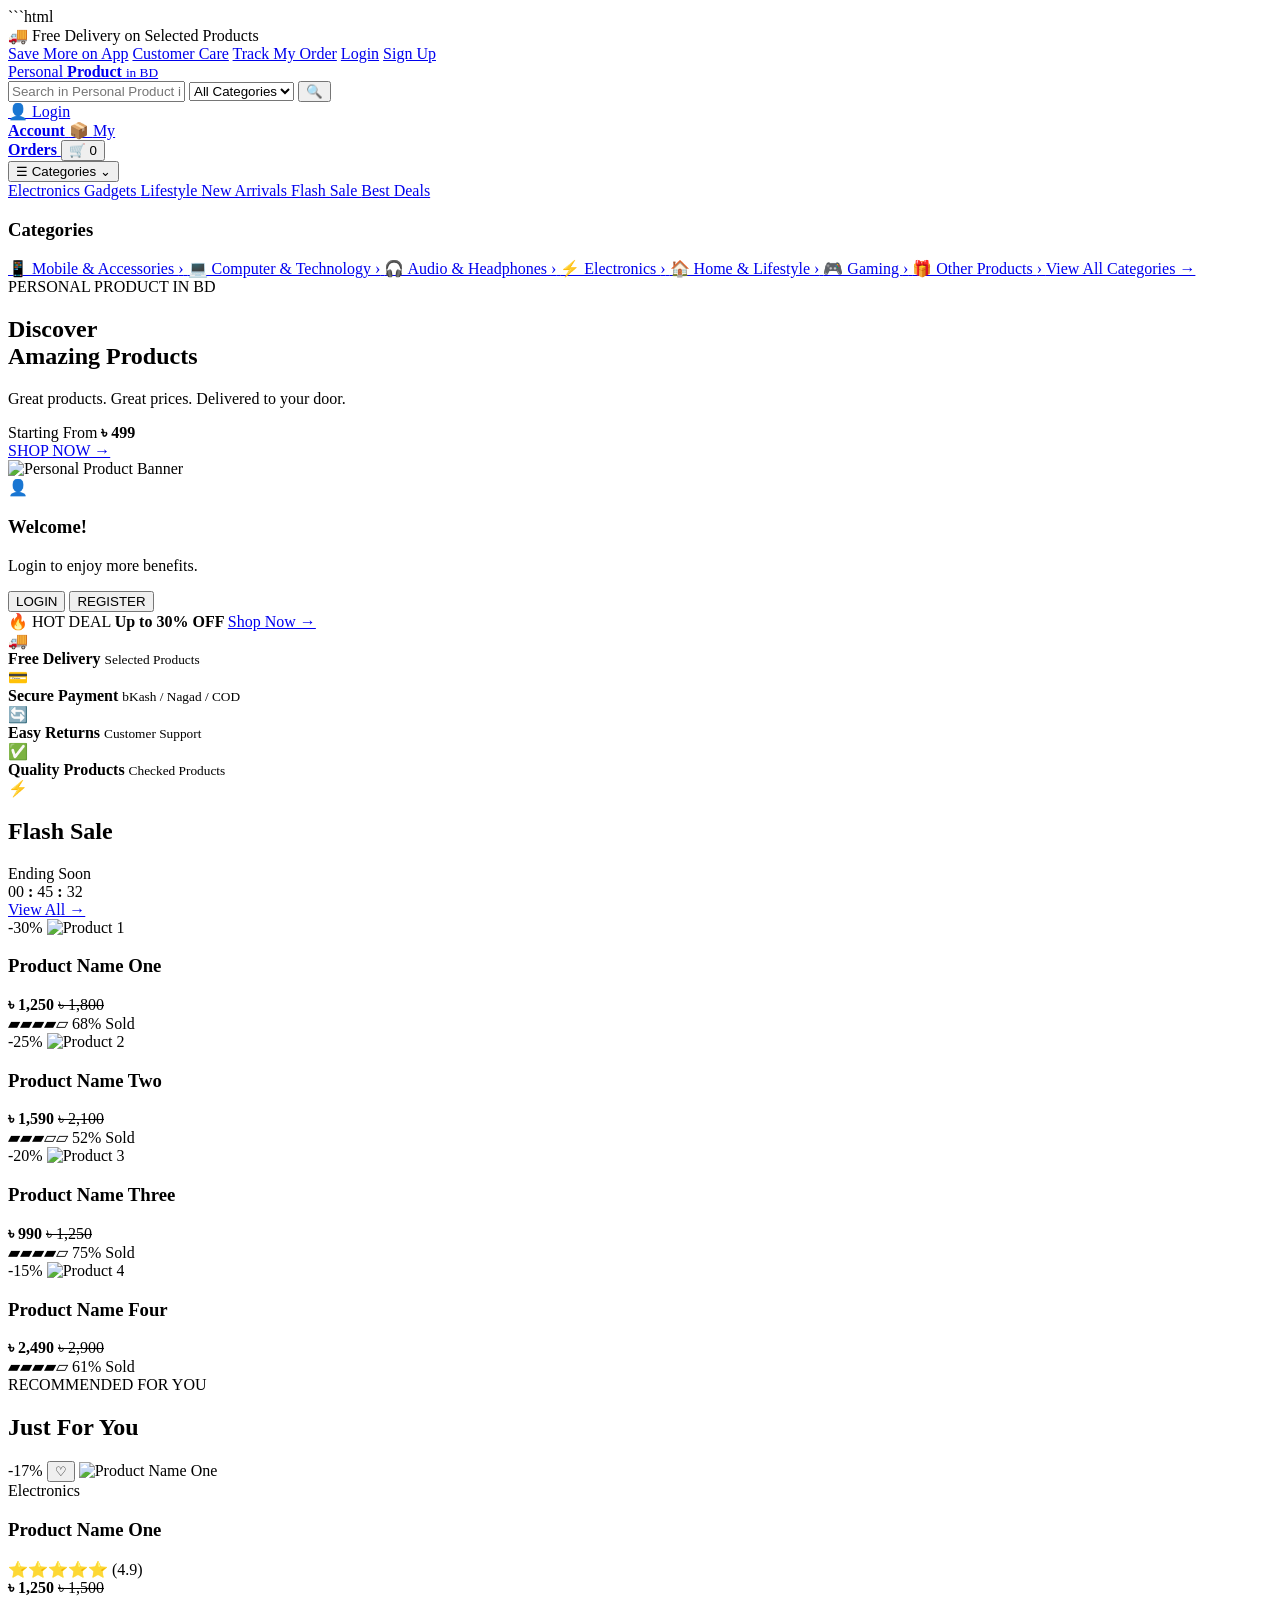
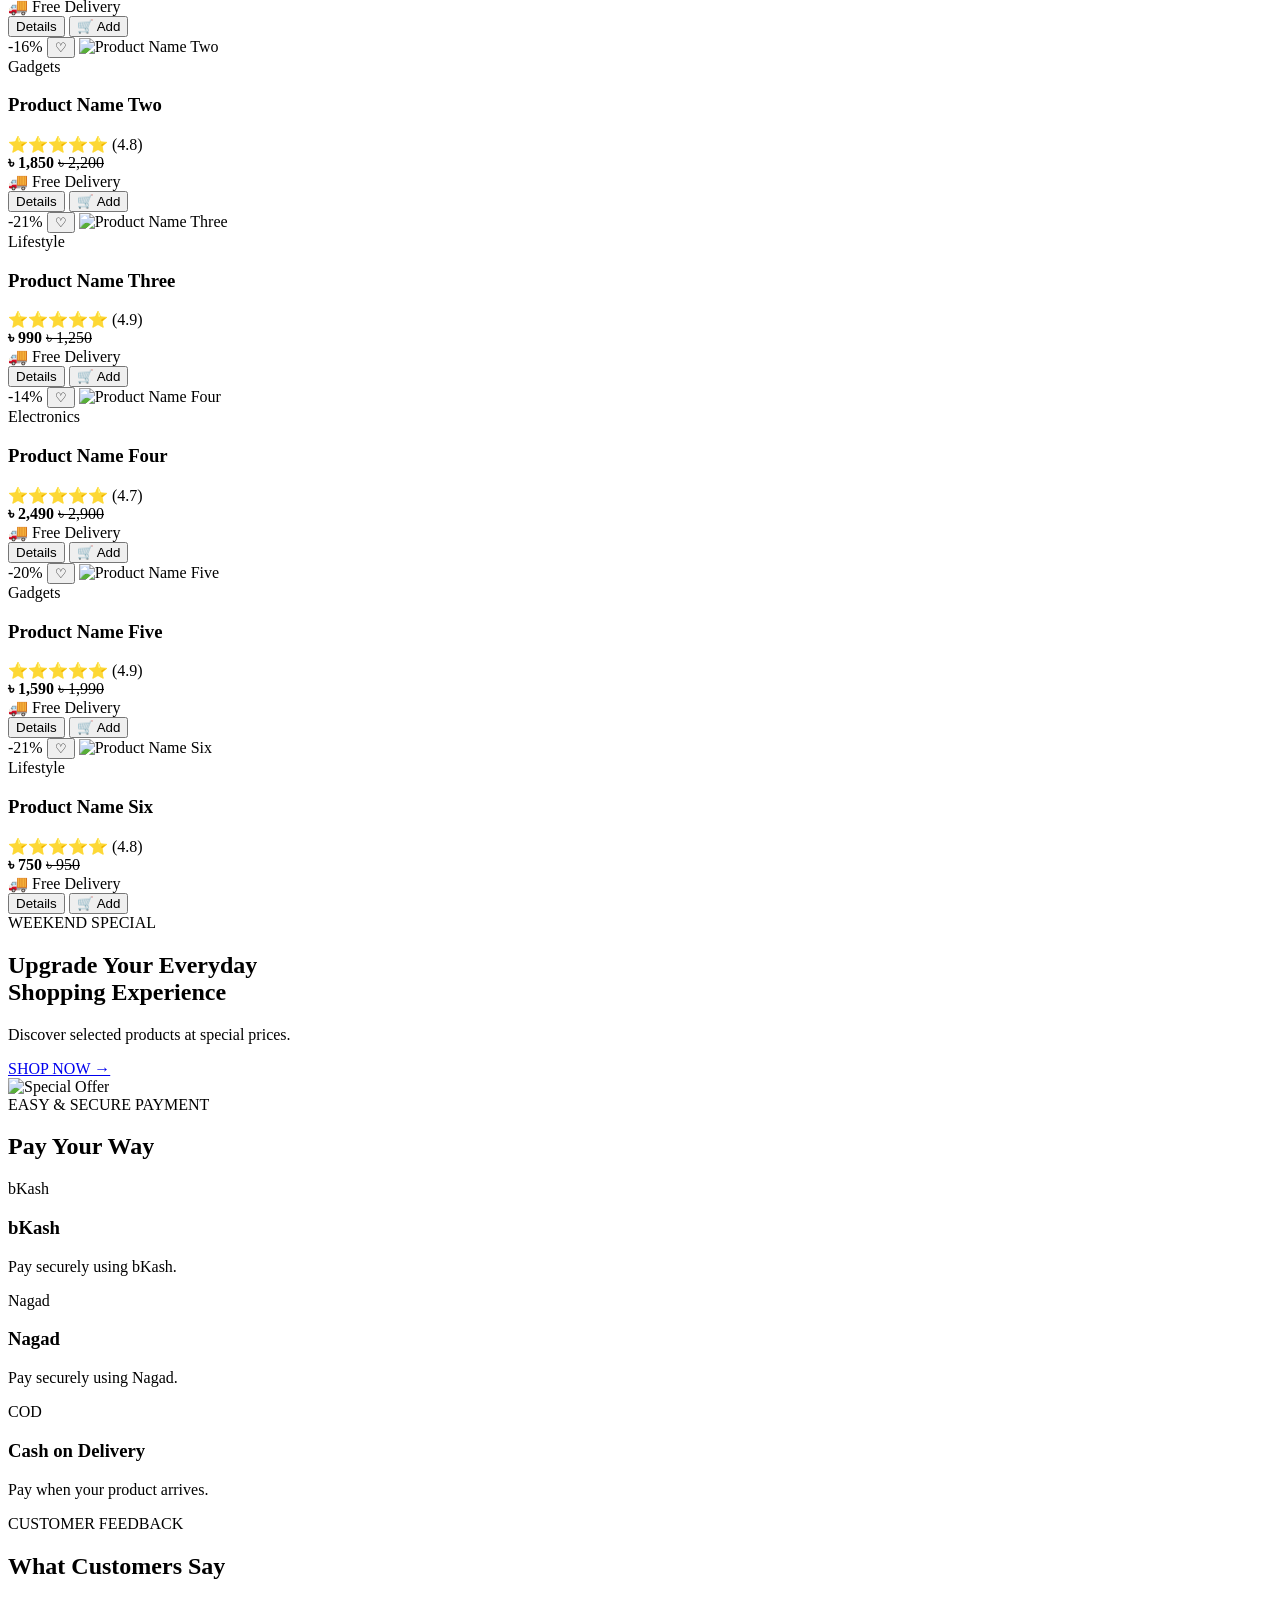
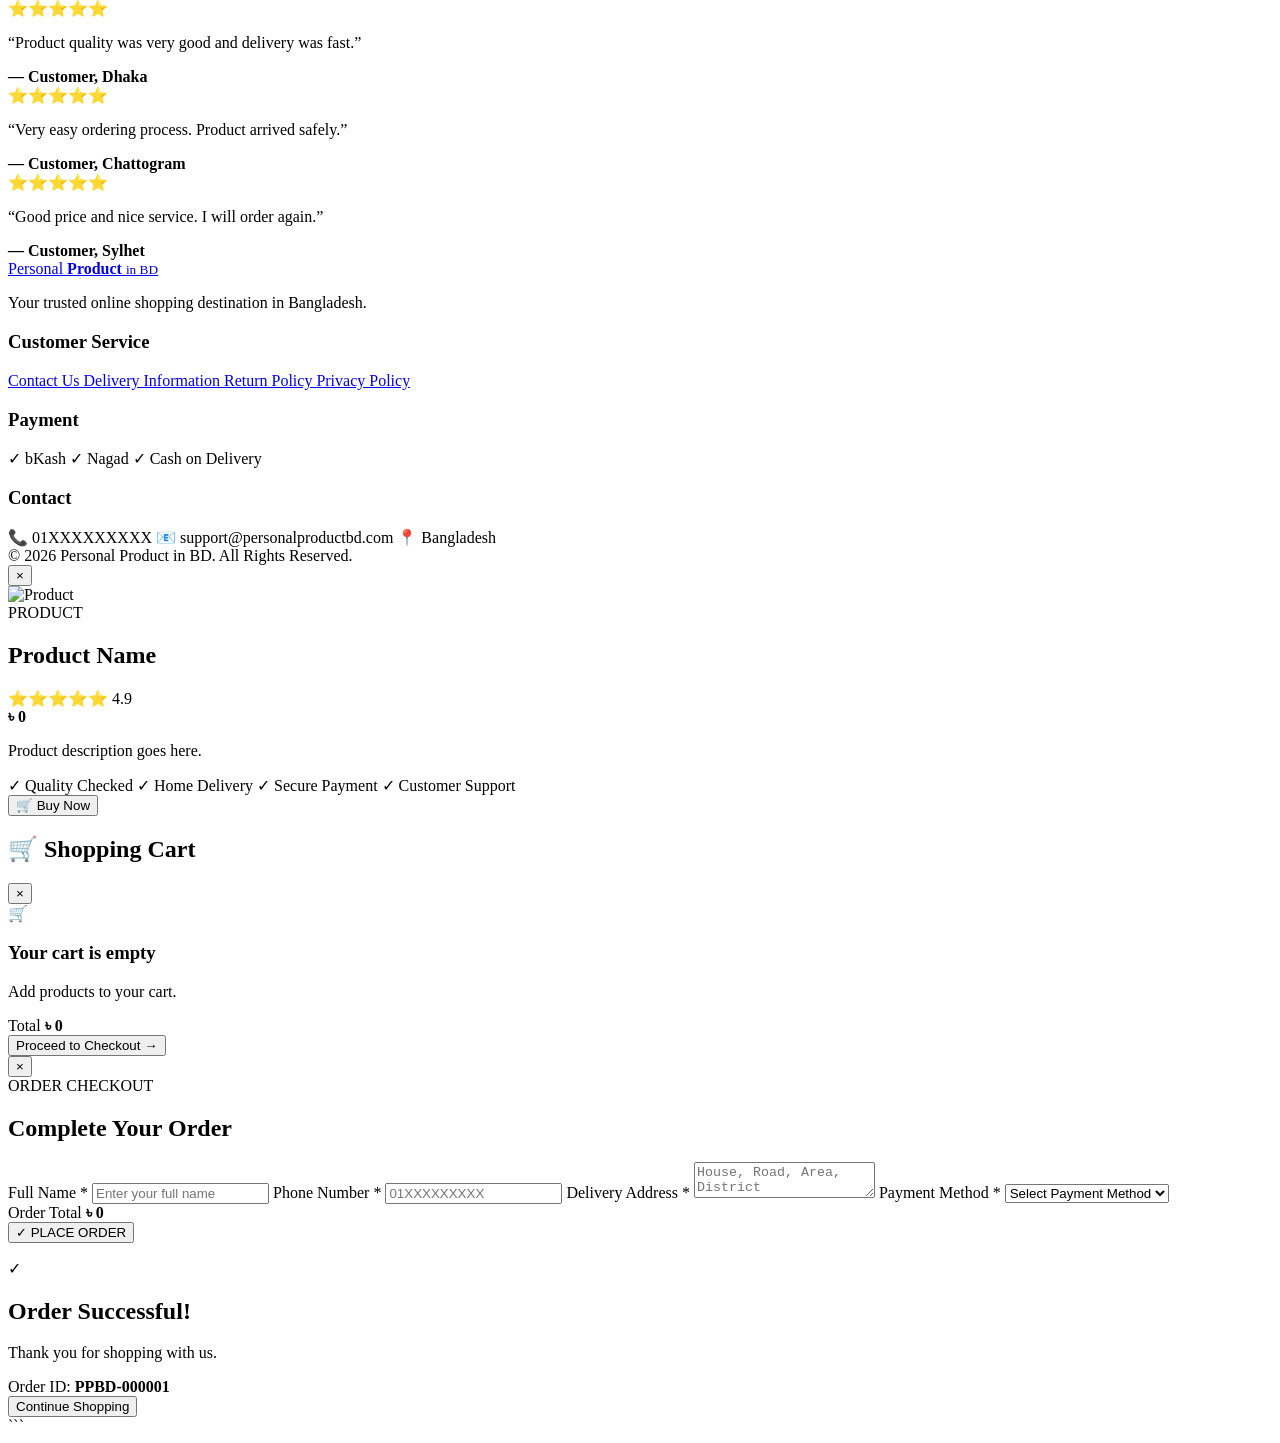
==== commit 632b68fa: "Update index.html" ====
--- a/index.html
+++ b/index.html
@@ -7,181 +7,403 @@
 
     <title>Personal Product in BD</title>
 
-    <meta name="description"
-          content="Personal Product in BD - Quality products at affordable prices with home delivery across Bangladesh.">
-
     <link rel="stylesheet" href="style.css">
 </head>
 
 <body>
 
-<!-- ================= TOP BAR ================= -->
-
-<div class="top-bar">
-    <div class="container top-bar-inner">
-        <span>🇧🇩 Delivery Available All Over Bangladesh</span>
-        <span>📞 Hotline: 01XXXXXXXXX</span>
+<!-- =====================================================
+     TOP BAR
+===================================================== -->
+
+<div class="topbar">
+    <div class="container topbar-inner">
+
+        <div>
+            🚚 Free Delivery on Selected Products
+        </div>
+
+        <div class="top-links">
+            <a href="#">Save More on App</a>
+            <a href="#">Customer Care</a>
+            <a href="#">Track My Order</a>
+            <a href="#">Login</a>
+            <a href="#">Sign Up</a>
+        </div>
+
     </div>
 </div>
 
 
-<!-- ================= HEADER ================= -->
-
-<header class="header">
+<!-- =====================================================
+     MAIN HEADER
+===================================================== -->
+
+<header class="main-header">
 
     <div class="container header-inner">
 
-        <a href="#home" class="logo">
+        <!-- LOGO -->
+
+        <a href="#" class="logo">
             <span>Personal</span>
-            <b>Product</b>
+            <strong>Product</strong>
             <small>in BD</small>
         </a>
 
-        <nav class="nav-menu">
-            <a href="#home">Home</a>
-            <a href="#products">Products</a>
-            <a href="#offer">Offer</a>
-            <a href="#reviews">Reviews</a>
-            <a href="#faq">FAQ</a>
-        </nav>
-
-        <button class="cart-button" onclick="openCart()">
-            🛒 Cart
-            <span id="cartCount">0</span>
+
+        <!-- SEARCH -->
+
+        <div class="search-area">
+
+            <input
+                type="text"
+                id="searchInput"
+                placeholder="Search in Personal Product in BD..."
+                onkeyup="searchProducts()"
+            >
+
+            <select id="searchCategory">
+
+                <option value="all">
+                    All Categories
+                </option>
+
+                <option value="electronics">
+                    Electronics
+                </option>
+
+                <option value="gadgets">
+                    Gadgets
+                </option>
+
+                <option value="lifestyle">
+                    Lifestyle
+                </option>
+
+                <option value="others">
+                    Others
+                </option>
+
+            </select>
+
+            <button onclick="searchProducts()">
+                🔍
+            </button>
+
+        </div>
+
+
+        <!-- HEADER ACTIONS -->
+
+        <div class="header-actions">
+
+            <a href="#" class="header-action">
+                👤
+                <span>
+                    Login<br>
+                    <b>Account</b>
+                </span>
+            </a>
+
+            <a href="#" class="header-action">
+                📦
+                <span>
+                    My<br>
+                    <b>Orders</b>
+                </span>
+            </a>
+
+            <button
+                class="cart-header"
+                onclick="openCart()">
+
+                🛒
+
+                <span id="cartCount">
+                    0
+                </span>
+
+            </button>
+
+        </div>
+
+    </div>
+
+</header>
+
+
+<!-- =====================================================
+     CATEGORY NAVIGATION
+===================================================== -->
+
+<nav class="category-nav">
+
+    <div class="container category-nav-inner">
+
+        <button
+            class="category-menu"
+            onclick="toggleCategoryMenu()">
+
+            ☰
+            Categories
+            <span>⌄</span>
+
         </button>
 
+
+        <div class="category-links">
+
+            <a href="#products">
+                Electronics
+            </a>
+
+            <a href="#products">
+                Gadgets
+            </a>
+
+            <a href="#products">
+                Lifestyle
+            </a>
+
+            <a href="#products">
+                New Arrivals
+            </a>
+
+            <a href="#flash-sale">
+                Flash Sale
+            </a>
+
+            <a href="#products">
+                Best Deals
+            </a>
+
+        </div>
+
     </div>
 
-</header>
-
-
-<!-- ================= HERO LANDING ================= -->
-
-<section class="hero" id="home">
-
-    <div class="hero-background"></div>
-
-    <div class="container hero-grid">
-
-        <div class="hero-content">
-
-            <div class="hero-badge">
-                🔥 SPECIAL OFFER — LIMITED TIME
-            </div>
-
-            <h1>
-                Smart Products.
-                <span>Better Life.</span>
-                Better Price.
-            </h1>
-
-            <p class="hero-description">
-                Discover carefully selected products at attractive prices.
-                Easy ordering, secure payment and home delivery across Bangladesh.
-            </p>
-
-            <div class="hero-buttons">
-
-                <a href="#products" class="btn btn-primary">
-                    🛍️ Shop Now
+</nav>
+
+
+<!-- =====================================================
+     HERO AREA
+===================================================== -->
+
+<section class="hero-section">
+
+    <div class="container hero-layout">
+
+
+        <!-- LEFT CATEGORY MENU -->
+
+        <aside
+            class="side-category"
+            id="sideCategory">
+
+            <h3>
+                Categories
+            </h3>
+
+            <a href="#">
+                📱 Mobile & Accessories
+                <span>›</span>
+            </a>
+
+            <a href="#">
+                💻 Computer & Technology
+                <span>›</span>
+            </a>
+
+            <a href="#">
+                🎧 Audio & Headphones
+                <span>›</span>
+            </a>
+
+            <a href="#">
+                ⚡ Electronics
+                <span>›</span>
+            </a>
+
+            <a href="#">
+                🏠 Home & Lifestyle
+                <span>›</span>
+            </a>
+
+            <a href="#">
+                🎮 Gaming
+                <span>›</span>
+            </a>
+
+            <a href="#">
+                🎁 Other Products
+                <span>›</span>
+            </a>
+
+            <a href="#" class="all-category">
+                View All Categories →
+            </a>
+
+        </aside>
+
+
+        <!-- MAIN BANNER -->
+
+        <div class="hero-banner">
+
+            <div class="banner-content">
+
+                <span class="banner-small">
+                    PERSONAL PRODUCT IN BD
+                </span>
+
+                <h1>
+                    Discover
+                    <br>
+                    Amazing Products
+                </h1>
+
+                <p>
+                    Great products.
+                    Great prices.
+                    Delivered to your door.
+                </p>
+
+                <div class="banner-price">
+
+                    <span>
+                        Starting From
+                    </span>
+
+                    <strong>
+                        ৳ 499
+                    </strong>
+
+                </div>
+
+                <a
+                    href="#products"
+                    class="shop-now">
+
+                    SHOP NOW →
+
                 </a>
 
-                <a href="#offer" class="btn btn-outline">
-                    🔥 See Offers
+            </div>
+
+
+            <div class="banner-image">
+
+                <!-- নিজের banner.jpg এখানে বসাবে -->
+
+                <img
+                    src="images/banner.jpg"
+                    alt="Personal Product Banner"
+                >
+
+            </div>
+
+
+            <div class="banner-dots">
+
+                <span class="active"></span>
+                <span></span>
+                <span></span>
+
+            </div>
+
+        </div>
+
+
+        <!-- RIGHT QUICK BOX -->
+
+        <aside class="quick-box">
+
+            <div class="quick-user">
+
+                <div class="user-icon">
+                    👤
+                </div>
+
+                <h3>
+                    Welcome!
+                </h3>
+
+                <p>
+                    Login to enjoy
+                    more benefits.
+                </p>
+
+                <button>
+                    LOGIN
+                </button>
+
+                <button class="register-btn">
+                    REGISTER
+                </button>
+
+            </div>
+
+
+            <div class="quick-offer">
+
+                <span>
+                    🔥 HOT DEAL
+                </span>
+
+                <strong>
+                    Up to 30% OFF
+                </strong>
+
+                <a href="#flash-sale">
+                    Shop Now →
                 </a>
 
             </div>
 
-            <div class="trust-row">
-
-                <div class="trust-item">
-                    <strong>🚚</strong>
-                    <span>Home Delivery</span>
-                </div>
-
-                <div class="trust-item">
-                    <strong>💳</strong>
-                    <span>Easy Payment</span>
-                </div>
-
-                <div class="trust-item">
-                    <strong>🔒</strong>
-                    <span>Secure Order</span>
-                </div>
-
-            </div>
-
-        </div>
-
-
-        <div class="hero-product">
-
-            <div class="hero-glow"></div>
-
-            <div class="hero-offer">
-                UP TO
-                <strong>30%</strong>
-                OFF
-            </div>
-
-            <div class="hero-product-image">
-                <img
-                    src="https://via.placeholder.com/600x600?text=YOUR+PRODUCT"
-                    alt="Featured Product"
-                >
-            </div>
-
-            <div class="hero-product-info">
-                <span>FEATURED PRODUCT</span>
-                <h3>Your Product Name</h3>
-                <div>
-                    <strong>৳ 1,490</strong>
-                    <del>৳ 1,990</del>
-                </div>
-            </div>
-
-        </div>
+        </aside>
 
     </div>
 
 </section>
 
 
-<!-- ================= QUICK BENEFITS ================= -->
-
-<section class="benefits">
-
-    <div class="container benefits-grid">
-
-        <div class="benefit">
-            <div class="benefit-icon">🚚</div>
+<!-- =====================================================
+     SERVICE BAR
+===================================================== -->
+
+<section class="service-bar">
+
+    <div class="container service-grid">
+
+        <div>
+            <span>🚚</span>
             <div>
-                <h3>Fast Delivery</h3>
-                <p>Delivery across Bangladesh</p>
-            </div>
-        </div>
-
-        <div class="benefit">
-            <div class="benefit-icon">💰</div>
+                <strong>Free Delivery</strong>
+                <small>Selected Products</small>
+            </div>
+        </div>
+
+        <div>
+            <span>💳</span>
             <div>
-                <h3>Affordable Price</h3>
-                <p>Quality products, fair price</p>
-            </div>
-        </div>
-
-        <div class="benefit">
-            <div class="benefit-icon">🔐</div>
+                <strong>Secure Payment</strong>
+                <small>bKash / Nagad / COD</small>
+            </div>
+        </div>
+
+        <div>
+            <span>🔄</span>
             <div>
-                <h3>Secure Shopping</h3>
-                <p>Your information stays protected</p>
-            </div>
-        </div>
-
-        <div class="benefit">
-            <div class="benefit-icon">📞</div>
+                <strong>Easy Returns</strong>
+                <small>Customer Support</small>
+            </div>
+        </div>
+
+        <div>
+            <span>✅</span>
             <div>
-                <h3>Customer Support</h3>
-                <p>We're here when you need us</p>
+                <strong>Quality Products</strong>
+                <small>Checked Products</small>
             </div>
         </div>
 
@@ -190,40 +412,212 @@
 </section>
 
 
-<!-- ================= OFFER ================= -->
-
-<section class="offer-section" id="offer">
+<!-- =====================================================
+     FLASH SALE
+===================================================== -->
+
+<section
+    class="flash-section"
+    id="flash-sale">
 
     <div class="container">
 
-        <div class="offer-box">
-
-            <div class="offer-text">
-
-                <span class="small-title">
-                    LIMITED TIME OFFER
+        <div class="section-top">
+
+            <div class="section-title">
+
+                <span class="flash-icon">
+                    ⚡
                 </span>
 
                 <h2>
-                    Special Discount
-                    <span>For You!</span>
+                    Flash Sale
                 </h2>
 
-                <p>
-                    Order today and enjoy special pricing on selected products.
-                    Don't miss this limited-time offer.
-                </p>
-
-                <a href="#products" class="btn btn-light">
-                    Shop Offers →
-                </a>
-
-            </div>
-
-            <div class="offer-number">
-                <span>UP TO</span>
-                <strong>30%</strong>
-                <span>OFF</span>
+                <span class="ending">
+                    Ending Soon
+                </span>
+
+            </div>
+
+
+            <div class="countdown">
+
+                <span>
+                    00
+                </span>
+
+                <b>:</b>
+
+                <span>
+                    45
+                </span>
+
+                <b>:</b>
+
+                <span>
+                    32
+                </span>
+
+            </div>
+
+
+            <a
+                href="#products"
+                class="view-all">
+
+                View All
+                →
+
+            </a>
+
+        </div>
+
+
+        <div class="flash-products">
+
+
+            <!-- FLASH PRODUCT 1 -->
+
+            <div class="flash-card">
+
+                <div class="flash-image">
+
+                    <span>
+                        -30%
+                    </span>
+
+                    <img
+                        src="images/product-1.jpg"
+                        alt="Product 1"
+                    >
+
+                </div>
+
+                <h3>
+                    Product Name One
+                </h3>
+
+                <strong>
+                    ৳ 1,250
+                </strong>
+
+                <del>
+                    ৳ 1,800
+                </del>
+
+                <div class="sold">
+                    ▰▰▰▰▱ 68% Sold
+                </div>
+
+            </div>
+
+
+            <!-- FLASH PRODUCT 2 -->
+
+            <div class="flash-card">
+
+                <div class="flash-image">
+
+                    <span>
+                        -25%
+                    </span>
+
+                    <img
+                        src="images/product-2.jpg"
+                        alt="Product 2"
+                    >
+
+                </div>
+
+                <h3>
+                    Product Name Two
+                </h3>
+
+                <strong>
+                    ৳ 1,590
+                </strong>
+
+                <del>
+                    ৳ 2,100
+                </del>
+
+                <div class="sold">
+                    ▰▰▰▱▱ 52% Sold
+                </div>
+
+            </div>
+
+
+            <!-- FLASH PRODUCT 3 -->
+
+            <div class="flash-card">
+
+                <div class="flash-image">
+
+                    <span>
+                        -20%
+                    </span>
+
+                    <img
+                        src="images/product-3.jpg"
+                        alt="Product 3"
+                    >
+
+                </div>
+
+                <h3>
+                    Product Name Three
+                </h3>
+
+                <strong>
+                    ৳ 990
+                </strong>
+
+                <del>
+                    ৳ 1,250
+                </del>
+
+                <div class="sold">
+                    ▰▰▰▰▱ 75% Sold
+                </div>
+
+            </div>
+
+
+            <!-- FLASH PRODUCT 4 -->
+
+            <div class="flash-card">
+
+                <div class="flash-image">
+
+                    <span>
+                        -15%
+                    </span>
+
+                    <img
+                        src="images/product-4.jpg"
+                        alt="Product 4"
+                    >
+
+                </div>
+
+                <h3>
+                    Product Name Four
+                </h3>
+
+                <strong>
+                    ৳ 2,490
+                </strong>
+
+                <del>
+                    ৳ 2,900
+                </del>
+
+                <div class="sold">
+                    ▰▰▰▰▱ 61% Sold
+                </div>
+
             </div>
 
         </div>
@@ -233,136 +627,116 @@
 </section>
 
 
-<!-- ================= PRODUCTS ================= -->
-
-<section class="products-section" id="products">
+<!-- =====================================================
+     JUST FOR YOU / PRODUCTS
+===================================================== -->
+
+<section
+    class="products-section"
+    id="products">
 
     <div class="container">
 
         <div class="section-heading">
 
             <div>
-                <span class="section-label">
-                    OUR COLLECTION
+
+                <span>
+                    RECOMMENDED FOR YOU
                 </span>
 
                 <h2>
-                    Featured Products
+                    Just For You
                 </h2>
 
-                <p>
-                    Choose your favorite product and order today.
-                </p>
-            </div>
-
-            <div class="search-box">
-                <input
-                    type="text"
-                    id="searchInput"
-                    placeholder="Search products..."
-                    onkeyup="searchProducts()"
-                >
-                🔍
-            </div>
-
-        </div>
-
-
-        <!-- CATEGORY -->
-
-        <div class="category-buttons">
-
-            <button
-                class="category-btn active"
-                onclick="filterProducts('all', this)">
-                All
-            </button>
-
-            <button
-                class="category-btn"
-                onclick="filterProducts('electronics', this)">
-                ⚡ Electronics
-            </button>
-
-            <button
-                class="category-btn"
-                onclick="filterProducts('gadget', this)">
-                📱 Gadgets
-            </button>
-
-            <button
-                class="category-btn"
-                onclick="filterProducts('lifestyle', this)">
-                🏠 Lifestyle
-            </button>
-
-        </div>
-
-
-        <!-- PRODUCT GRID -->
-
-        <div class="product-grid" id="productGrid">
-
-
-            <!-- PRODUCT 01 -->
+            </div>
+
+        </div>
+
+
+        <div
+            class="products-grid"
+            id="productGrid">
+
+
+            <!-- =================================================
+                 PRODUCT 1
+            ================================================== -->
 
             <article
                 class="product-card"
                 data-category="electronics"
-                data-name="Product One">
-
-                <div class="product-image">
-
-                    <span class="product-badge">
-                        NEW
+                data-name="Product Name One">
+
+                <div class="product-photo">
+
+                    <span class="discount">
+                        -17%
                     </span>
 
+                    <button
+                        class="heart"
+                        onclick="toggleWishlist(this)">
+                        ♡
+                    </button>
+
                     <img
-                        src="https://via.placeholder.com/600x600?text=PRODUCT+01"
-                        alt="Product One"
+                        src="images/product-1.jpg"
+                        alt="Product Name One"
                     >
 
-                    <button
-                        class="details-floating"
-                        onclick="showDetails(1)">
-                        👁 Details
-                    </button>
-
-                </div>
-
-                <div class="product-content">
-
-                    <span class="product-category">
-                        ELECTRONICS
+                </div>
+
+
+                <div class="product-info">
+
+                    <span class="category-label">
+                        Electronics
                     </span>
 
                     <h3>
                         Product Name One
                     </h3>
 
-                    <div class="stars">
+                    <div class="rating">
                         ⭐⭐⭐⭐⭐
-                        <span>4.9</span>
-                    </div>
-
-                    <div class="price-row">
-                        <strong>৳ 1,250</strong>
-                        <del>৳ 1,500</del>
-                        <em>-17%</em>
-                    </div>
-
-                    <div class="product-actions">
+                        <span>
+                            (4.9)
+                        </span>
+                    </div>
+
+                    <div class="product-price">
+
+                        <strong>
+                            ৳ 1,250
+                        </strong>
+
+                        <del>
+                            ৳ 1,500
+                        </del>
+
+                    </div>
+
+                    <div class="delivery">
+                        🚚 Free Delivery
+                    </div>
+
+                    <div class="product-buttons">
 
                         <button
-                            class="details-btn"
-                            onclick="showDetails(1)">
-                            Product Details
+                            onclick="showDetails(1)"
+                            class="details">
+
+                            Details
+
                         </button>
 
                         <button
-                            class="buy-btn"
-                            onclick="buyProduct(1)">
-                            Buy Now
+                            onclick="addToCart(1)"
+                            class="add-cart">
+
+                            🛒 Add
+
                         </button>
 
                     </div>
@@ -372,65 +746,84 @@
             </article>
 
 
-            <!-- PRODUCT 02 -->
+            <!-- =================================================
+                 PRODUCT 2
+            ================================================== -->
 
             <article
                 class="product-card"
-                data-category="gadget"
-                data-name="Product Two">
-
-                <div class="product-image">
-
-                    <span class="product-badge sale">
-                        SALE
+                data-category="gadgets"
+                data-name="Product Name Two">
+
+                <div class="product-photo">
+
+                    <span class="discount">
+                        -16%
                     </span>
 
+                    <button
+                        class="heart"
+                        onclick="toggleWishlist(this)">
+                        ♡
+                    </button>
+
                     <img
-                        src="https://via.placeholder.com/600x600?text=PRODUCT+02"
-                        alt="Product Two"
+                        src="images/product-2.jpg"
+                        alt="Product Name Two"
                     >
 
-                    <button
-                        class="details-floating"
-                        onclick="showDetails(2)">
-                        👁 Details
-                    </button>
-
-                </div>
-
-                <div class="product-content">
-
-                    <span class="product-category">
-                        GADGET
+                </div>
+
+
+                <div class="product-info">
+
+                    <span class="category-label">
+                        Gadgets
                     </span>
 
                     <h3>
                         Product Name Two
                     </h3>
 
-                    <div class="stars">
+                    <div class="rating">
                         ⭐⭐⭐⭐⭐
-                        <span>4.8</span>
-                    </div>
-
-                    <div class="price-row">
-                        <strong>৳ 1,850</strong>
-                        <del>৳ 2,200</del>
-                        <em>-16%</em>
-                    </div>
-
-                    <div class="product-actions">
+                        <span>
+                            (4.8)
+                        </span>
+                    </div>
+
+                    <div class="product-price">
+
+                        <strong>
+                            ৳ 1,850
+                        </strong>
+
+                        <del>
+                            ৳ 2,200
+                        </del>
+
+                    </div>
+
+                    <div class="delivery">
+                        🚚 Free Delivery
+                    </div>
+
+                    <div class="product-buttons">
 
                         <button
-                            class="details-btn"
-                            onclick="showDetails(2)">
-                            Product Details
+                            onclick="showDetails(2)"
+                            class="details">
+
+                            Details
+
                         </button>
 
                         <button
-                            class="buy-btn"
-                            onclick="buyProduct(2)">
-                            Buy Now
+                            onclick="addToCart(2)"
+                            class="add-cart">
+
+                            🛒 Add
+
                         </button>
 
                     </div>
@@ -440,65 +833,84 @@
             </article>
 
 
-            <!-- PRODUCT 03 -->
+            <!-- =================================================
+                 PRODUCT 3
+            ================================================== -->
 
             <article
                 class="product-card"
                 data-category="lifestyle"
-                data-name="Product Three">
-
-                <div class="product-image">
-
-                    <span class="product-badge hot">
-                        HOT
+                data-name="Product Name Three">
+
+                <div class="product-photo">
+
+                    <span class="discount">
+                        -21%
                     </span>
 
+                    <button
+                        class="heart"
+                        onclick="toggleWishlist(this)">
+                        ♡
+                    </button>
+
                     <img
-                        src="https://via.placeholder.com/600x600?text=PRODUCT+03"
-                        alt="Product Three"
+                        src="images/product-3.jpg"
+                        alt="Product Name Three"
                     >
 
-                    <button
-                        class="details-floating"
-                        onclick="showDetails(3)">
-                        👁 Details
-                    </button>
-
-                </div>
-
-                <div class="product-content">
-
-                    <span class="product-category">
-                        LIFESTYLE
+                </div>
+
+
+                <div class="product-info">
+
+                    <span class="category-label">
+                        Lifestyle
                     </span>
 
                     <h3>
                         Product Name Three
                     </h3>
 
-                    <div class="stars">
+                    <div class="rating">
                         ⭐⭐⭐⭐⭐
-                        <span>4.9</span>
-                    </div>
-
-                    <div class="price-row">
-                        <strong>৳ 990</strong>
-                        <del>৳ 1,250</del>
-                        <em>-21%</em>
-                    </div>
-
-                    <div class="product-actions">
+                        <span>
+                            (4.9)
+                        </span>
+                    </div>
+
+                    <div class="product-price">
+
+                        <strong>
+                            ৳ 990
+                        </strong>
+
+                        <del>
+                            ৳ 1,250
+                        </del>
+
+                    </div>
+
+                    <div class="delivery">
+                        🚚 Free Delivery
+                    </div>
+
+                    <div class="product-buttons">
 
                         <button
-                            class="details-btn"
-                            onclick="showDetails(3)">
-                            Product Details
+                            onclick="showDetails(3)"
+                            class="details">
+
+                            Details
+
                         </button>
 
                         <button
-                            class="buy-btn"
-                            onclick="buyProduct(3)">
-                            Buy Now
+                            onclick="addToCart(3)"
+                            class="add-cart">
+
+                            🛒 Add
+
                         </button>
 
                     </div>
@@ -508,65 +920,84 @@
             </article>
 
 
-            <!-- PRODUCT 04 -->
+            <!-- =================================================
+                 PRODUCT 4
+            ================================================== -->
 
             <article
                 class="product-card"
                 data-category="electronics"
-                data-name="Product Four">
-
-                <div class="product-image">
-
-                    <span class="product-badge">
-                        BEST
+                data-name="Product Name Four">
+
+                <div class="product-photo">
+
+                    <span class="discount">
+                        -14%
                     </span>
 
+                    <button
+                        class="heart"
+                        onclick="toggleWishlist(this)">
+                        ♡
+                    </button>
+
                     <img
-                        src="https://via.placeholder.com/600x600?text=PRODUCT+04"
-                        alt="Product Four"
+                        src="images/product-4.jpg"
+                        alt="Product Name Four"
                     >
 
-                    <button
-                        class="details-floating"
-                        onclick="showDetails(4)">
-                        👁 Details
-                    </button>
-
-                </div>
-
-                <div class="product-content">
-
-                    <span class="product-category">
-                        ELECTRONICS
+                </div>
+
+
+                <div class="product-info">
+
+                    <span class="category-label">
+                        Electronics
                     </span>
 
                     <h3>
                         Product Name Four
                     </h3>
 
-                    <div class="stars">
+                    <div class="rating">
                         ⭐⭐⭐⭐⭐
-                        <span>4.7</span>
-                    </div>
-
-                    <div class="price-row">
-                        <strong>৳ 2,490</strong>
-                        <del>৳ 2,900</del>
-                        <em>-14%</em>
-                    </div>
-
-                    <div class="product-actions">
+                        <span>
+                            (4.7)
+                        </span>
+                    </div>
+
+                    <div class="product-price">
+
+                        <strong>
+                            ৳ 2,490
+                        </strong>
+
+                        <del>
+                            ৳ 2,900
+                        </del>
+
+                    </div>
+
+                    <div class="delivery">
+                        🚚 Free Delivery
+                    </div>
+
+                    <div class="product-buttons">
 
                         <button
-                            class="details-btn"
-                            onclick="showDetails(4)">
-                            Product Details
+                            onclick="showDetails(4)"
+                            class="details">
+
+                            Details
+
                         </button>
 
                         <button
-                            class="buy-btn"
-                            onclick="buyProduct(4)">
-                            Buy Now
+                            onclick="addToCart(4)"
+                            class="add-cart">
+
+                            🛒 Add
+
                         </button>
 
                     </div>
@@ -576,65 +1007,84 @@
             </article>
 
 
-            <!-- PRODUCT 05 -->
+            <!-- =================================================
+                 PRODUCT 5
+            ================================================== -->
 
             <article
                 class="product-card"
-                data-category="gadget"
-                data-name="Product Five">
-
-                <div class="product-image">
-
-                    <span class="product-badge sale">
+                data-category="gadgets"
+                data-name="Product Name Five">
+
+                <div class="product-photo">
+
+                    <span class="discount">
                         -20%
                     </span>
 
+                    <button
+                        class="heart"
+                        onclick="toggleWishlist(this)">
+                        ♡
+                    </button>
+
                     <img
-                        src="https://via.placeholder.com/600x600?text=PRODUCT+05"
-                        alt="Product Five"
+                        src="images/product-5.jpg"
+                        alt="Product Name Five"
                     >
 
-                    <button
-                        class="details-floating"
-                        onclick="showDetails(5)">
-                        👁 Details
-                    </button>
-
-                </div>
-
-                <div class="product-content">
-
-                    <span class="product-category">
-                        GADGET
+                </div>
+
+
+                <div class="product-info">
+
+                    <span class="category-label">
+                        Gadgets
                     </span>
 
                     <h3>
                         Product Name Five
                     </h3>
 
-                    <div class="stars">
+                    <div class="rating">
                         ⭐⭐⭐⭐⭐
-                        <span>4.9</span>
-                    </div>
-
-                    <div class="price-row">
-                        <strong>৳ 1,590</strong>
-                        <del>৳ 1,990</del>
-                        <em>-20%</em>
-                    </div>
-
-                    <div class="product-actions">
+                        <span>
+                            (4.9)
+                        </span>
+                    </div>
+
+                    <div class="product-price">
+
+                        <strong>
+                            ৳ 1,590
+                        </strong>
+
+                        <del>
+                            ৳ 1,990
+                        </del>
+
+                    </div>
+
+                    <div class="delivery">
+                        🚚 Free Delivery
+                    </div>
+
+                    <div class="product-buttons">
 
                         <button
-                            class="details-btn"
-                            onclick="showDetails(5)">
-                            Product Details
+                            onclick="showDetails(5)"
+                            class="details">
+
+                            Details
+
                         </button>
 
                         <button
-                            class="buy-btn"
-                            onclick="buyProduct(5)">
-                            Buy Now
+                            onclick="addToCart(5)"
+                            class="add-cart">
+
+                            🛒 Add
+
                         </button>
 
                     </div>
@@ -644,65 +1094,84 @@
             </article>
 
 
-            <!-- PRODUCT 06 -->
+            <!-- =================================================
+                 PRODUCT 6
+            ================================================== -->
 
             <article
                 class="product-card"
                 data-category="lifestyle"
-                data-name="Product Six">
-
-                <div class="product-image">
-
-                    <span class="product-badge hot">
-                        POPULAR
+                data-name="Product Name Six">
+
+                <div class="product-photo">
+
+                    <span class="discount">
+                        -21%
                     </span>
 
+                    <button
+                        class="heart"
+                        onclick="toggleWishlist(this)">
+                        ♡
+                    </button>
+
                     <img
-                        src="https://via.placeholder.com/600x600?text=PRODUCT+06"
-                        alt="Product Six"
+                        src="images/product-6.jpg"
+                        alt="Product Name Six"
                     >
 
-                    <button
-                        class="details-floating"
-                        onclick="showDetails(6)">
-                        👁 Details
-                    </button>
-
-                </div>
-
-                <div class="product-content">
-
-                    <span class="product-category">
-                        LIFESTYLE
+                </div>
+
+
+                <div class="product-info">
+
+                    <span class="category-label">
+                        Lifestyle
                     </span>
 
                     <h3>
                         Product Name Six
                     </h3>
 
-                    <div class="stars">
+                    <div class="rating">
                         ⭐⭐⭐⭐⭐
-                        <span>4.8</span>
-                    </div>
-
-                    <div class="price-row">
-                        <strong>৳ 750</strong>
-                        <del>৳ 950</del>
-                        <em>-21%</em>
-                    </div>
-
-                    <div class="product-actions">
+                        <span>
+                            (4.8)
+                        </span>
+                    </div>
+
+                    <div class="product-price">
+
+                        <strong>
+                            ৳ 750
+                        </strong>
+
+                        <del>
+                            ৳ 950
+                        </del>
+
+                    </div>
+
+                    <div class="delivery">
+                        🚚 Free Delivery
+                    </div>
+
+                    <div class="product-buttons">
 
                         <button
-                            class="details-btn"
-                            onclick="showDetails(6)">
-                            Product Details
+                            onclick="showDetails(6)"
+                            class="details">
+
+                            Details
+
                         </button>
 
                         <button
-                            class="buy-btn"
-                            onclick="buyProduct(6)">
-                            Buy Now
+                            onclick="addToCart(6)"
+                            class="add-cart">
+
+                            🛒 Add
+
                         </button>
 
                     </div>
@@ -718,172 +1187,157 @@
 </section>
 
 
-<!-- ================= HOW TO ORDER ================= -->
-
-<section class="how-section">
+<!-- =====================================================
+     BIG PROMO BANNER
+===================================================== -->
+
+<section class="promo-section">
 
     <div class="container">
 
+        <div class="promo-banner">
+
+            <div>
+
+                <span>
+                    WEEKEND SPECIAL
+                </span>
+
+                <h2>
+                    Upgrade Your Everyday
+                    <br>
+                    Shopping Experience
+                </h2>
+
+                <p>
+                    Discover selected products at special prices.
+                </p>
+
+                <a
+                    href="#products"
+                    class="promo-button">
+
+                    SHOP NOW →
+
+                </a>
+
+            </div>
+
+
+            <img
+                src="images/banner-2.jpg"
+                alt="Special Offer"
+            >
+
+        </div>
+
+    </div>
+
+</section>
+
+
+<!-- =====================================================
+     PAYMENT SECTION
+===================================================== -->
+
+<section class="payment-section">
+
+    <div class="container">
+
+        <div class="payment-title">
+
+            <span>
+                EASY & SECURE PAYMENT
+            </span>
+
+            <h2>
+                Pay Your Way
+            </h2>
+
+        </div>
+
+
+        <div class="payment-grid">
+
+            <div class="payment-card">
+
+                <div class="payment-logo bkash">
+                    bKash
+                </div>
+
+                <h3>
+                    bKash
+                </h3>
+
+                <p>
+                    Pay securely using bKash.
+                </p>
+
+            </div>
+
+
+            <div class="payment-card">
+
+                <div class="payment-logo nagad">
+                    Nagad
+                </div>
+
+                <h3>
+                    Nagad
+                </h3>
+
+                <p>
+                    Pay securely using Nagad.
+                </p>
+
+            </div>
+
+
+            <div class="payment-card">
+
+                <div class="payment-logo cod">
+                    COD
+                </div>
+
+                <h3>
+                    Cash on Delivery
+                </h3>
+
+                <p>
+                    Pay when your product arrives.
+                </p>
+
+            </div>
+
+        </div>
+
+    </div>
+
+</section>
+
+
+<!-- =====================================================
+     REVIEWS
+===================================================== -->
+
+<section class="reviews-section">
+
+    <div class="container">
+
         <div class="section-heading center">
 
-            <span class="section-label">
-                EASY ORDERING
+            <span>
+                CUSTOMER FEEDBACK
             </span>
 
             <h2>
-                How To Order
+                What Customers Say
             </h2>
 
-            <p>
-                Ordering your favorite product is very easy.
-            </p>
-
-        </div>
-
-
-        <div class="steps">
-
-            <div class="step">
-
-                <div class="step-number">01</div>
-
-                <div class="step-icon">🛍️</div>
-
-                <h3>Choose Product</h3>
-
-                <p>
-                    Select your favorite product from our collection.
-                </p>
-
-            </div>
-
-
-            <div class="step">
-
-                <div class="step-number">02</div>
-
-                <div class="step-icon">📝</div>
-
-                <h3>Place Order</h3>
-
-                <p>
-                    Enter your name, phone and delivery address.
-                </p>
-
-            </div>
-
-
-            <div class="step">
-
-                <div class="step-number">03</div>
-
-                <div class="step-icon">💳</div>
-
-                <h3>Choose Payment</h3>
-
-                <p>
-                    Pay using bKash, Nagad or Cash on Delivery.
-                </p>
-
-            </div>
-
-
-            <div class="step">
-
-                <div class="step-number">04</div>
-
-                <div class="step-icon">🚚</div>
-
-                <h3>Receive Product</h3>
-
-                <p>
-                    Receive your order at your doorstep.
-                </p>
-
-            </div>
-
-        </div>
-
-    </div>
-
-</section>
-
-
-<!-- ================= PAYMENT ================= -->
-
-<section class="payment-section">
-
-    <div class="container">
-
-        <div class="payment-inner">
-
-            <div>
-
-                <span class="section-label">
-                    EASY PAYMENT
-                </span>
-
-                <h2>
-                    Choose Your Payment Method
-                </h2>
-
-                <p>
-                    We support convenient payment options for customers
-                    across Bangladesh.
-                </p>
-
-            </div>
-
-            <div class="payment-methods">
-
-                <div class="payment-method bkash">
-                    <strong>bKash</strong>
-                    <span>Mobile Payment</span>
-                </div>
-
-                <div class="payment-method nagad">
-                    <strong>Nagad</strong>
-                    <span>Mobile Payment</span>
-                </div>
-
-                <div class="payment-method cod">
-                    <strong>COD</strong>
-                    <span>Cash on Delivery</span>
-                </div>
-
-            </div>
-
-        </div>
-
-    </div>
-
-</section>
-
-
-<!-- ================= REVIEWS ================= -->
-
-<section class="reviews-section" id="reviews">
-
-    <div class="container">
-
-        <div class="section-heading center">
-
-            <span class="section-label">
-                CUSTOMER REVIEWS
-            </span>
-
-            <h2>
-                What Our Customers Say
-            </h2>
-
-            <p>
-                Real customer feedback will appear here.
-            </p>
-
-        </div>
-
-
-        <div class="review-grid">
+        </div>
+
+
+        <div class="reviews-grid">
 
             <div class="review-card">
 
@@ -892,17 +1346,13 @@
                 </div>
 
                 <p>
-                    “Product quality was very good and delivery was quick.
-                    I am happy with my purchase.”
+                    “Product quality was very good and
+                    delivery was fast.”
                 </p>
 
-                <div class="review-user">
-                    <div class="avatar">R</div>
-                    <div>
-                        <strong>Rahim</strong>
-                        <span>Dhaka</span>
-                    </div>
-                </div>
+                <strong>
+                    — Customer, Dhaka
+                </strong>
 
             </div>
 
@@ -914,17 +1364,13 @@
                 </div>
 
                 <p>
-                    “The ordering process was very easy.
+                    “Very easy ordering process.
                     Product arrived safely.”
                 </p>
 
-                <div class="review-user">
-                    <div class="avatar">S</div>
-                    <div>
-                        <strong>Sumaiya</strong>
-                        <span>Chattogram</span>
-                    </div>
-                </div>
+                <strong>
+                    — Customer, Chattogram
+                </strong>
 
             </div>
 
@@ -936,17 +1382,13 @@
                 </div>
 
                 <p>
-                    “Good service and reasonable price.
-                    I would order again.”
+                    “Good price and nice service.
+                    I will order again.”
                 </p>
 
-                <div class="review-user">
-                    <div class="avatar">A</div>
-                    <div>
-                        <strong>Arif</strong>
-                        <span>Sylhet</span>
-                    </div>
-                </div>
+                <strong>
+                    — Customer, Sylhet
+                </strong>
 
             </div>
 
@@ -957,173 +1399,93 @@
 </section>
 
 
-<!-- ================= FAQ ================= -->
-
-<section class="faq-section" id="faq">
-
-    <div class="container">
-
-        <div class="section-heading center">
-
-            <span class="section-label">
-                FAQ
+<!-- =====================================================
+     FOOTER
+===================================================== -->
+
+<footer class="footer">
+
+    <div class="container footer-grid">
+
+        <div class="footer-brand">
+
+            <a href="#" class="logo">
+                <span>Personal</span>
+                <strong>Product</strong>
+                <small>in BD</small>
+            </a>
+
+            <p>
+                Your trusted online shopping destination
+                in Bangladesh.
+            </p>
+
+        </div>
+
+
+        <div class="footer-column">
+
+            <h3>
+                Customer Service
+            </h3>
+
+            <a href="#">
+                Contact Us
+            </a>
+
+            <a href="#">
+                Delivery Information
+            </a>
+
+            <a href="#">
+                Return Policy
+            </a>
+
+            <a href="#">
+                Privacy Policy
+            </a>
+
+        </div>
+
+
+        <div class="footer-column">
+
+            <h3>
+                Payment
+            </h3>
+
+            <span>
+                ✓ bKash
             </span>
 
-            <h2>
-                Frequently Asked Questions
-            </h2>
-
-        </div>
-
-
-        <div class="faq-list">
-
-            <details>
-                <summary>
-                    How can I place an order?
-                    <span>+</span>
-                </summary>
-
-                <p>
-                    Select a product, click Buy Now and provide
-                    your delivery information.
-                </p>
-            </details>
-
-
-            <details>
-                <summary>
-                    Do you provide Cash on Delivery?
-                    <span>+</span>
-                </summary>
-
-                <p>
-                    Yes, Cash on Delivery is available where applicable.
-                </p>
-            </details>
-
-
-            <details>
-                <summary>
-                    Do you support bKash and Nagad?
-                    <span>+</span>
-                </summary>
-
-                <p>
-                    Yes. bKash and Nagad payment options can be selected
-                    during checkout.
-                </p>
-            </details>
-
-
-            <details>
-                <summary>
-                    Where do you deliver?
-                    <span>+</span>
-                </summary>
-
-                <p>
-                    Delivery can be arranged across Bangladesh.
-                </p>
-            </details>
-
-        </div>
-
-    </div>
-
-</section>
-
-
-<!-- ================= FINAL CTA ================= -->
-
-<section class="final-cta">
-
-    <div class="container">
-
-        <div class="cta-content">
-
             <span>
-                READY TO SHOP?
+                ✓ Nagad
             </span>
 
-            <h2>
-                Find Something You’ll Love.
-            </h2>
-
-            <p>
-                Browse our products and place your order today.
-            </p>
-
-            <a href="#products" class="btn btn-light">
-                🛍️ Shop Now
-            </a>
-
-        </div>
-
-    </div>
-
-</section>
-
-
-<!-- ================= FOOTER ================= -->
-
-<footer class="footer">
-
-    <div class="container footer-grid">
-
-        <div class="footer-about">
-
-            <a href="#home" class="logo footer-logo">
-                <span>Personal</span>
-                <b>Product</b>
-                <small>in BD</small>
-            </a>
-
-            <p>
-                Your online destination for quality products,
-                attractive prices and convenient shopping in Bangladesh.
-            </p>
-
-            <div class="social-links">
-                <a href="#">f</a>
-                <a href="#">▶</a>
-                <a href="#">◎</a>
-            </div>
+            <span>
+                ✓ Cash on Delivery
+            </span>
 
         </div>
 
 
         <div class="footer-column">
 
-            <h3>Quick Links</h3>
-
-            <a href="#home">Home</a>
-            <a href="#products">Products</a>
-            <a href="#offer">Offers</a>
-            <a href="#reviews">Reviews</a>
-
-        </div>
-
-
-        <div class="footer-column">
-
-            <h3>Customer</h3>
-
-            <a href="#">Order Tracking</a>
-            <a href="#">Delivery Policy</a>
-            <a href="#">Return Policy</a>
-            <a href="#">Privacy Policy</a>
-
-        </div>
-
-
-        <div class="footer-column">
-
-            <h3>Contact</h3>
-
-            <span>📞 01XXXXXXXXX</span>
-            <span>📧 support@example.com</span>
-            <span>📍 Bangladesh</span>
+            <h3>
+                Contact
+            </h3>
+
+            <span>
+                📞 01XXXXXXXXX
+            </span>
+
+            <span>
+                📧 support@personalproductbd.com
+            </span>
+
+            <span>
+                📍 Bangladesh
+            </span>
 
         </div>
 
@@ -1140,19 +1502,28 @@
 </footer>
 
 
-<!-- ================= PRODUCT DETAILS MODAL ================= -->
-
-<div class="modal" id="productModal">
-
-    <div class="modal-box">
-
-        <button class="modal-close" onclick="closeDetails()">
+<!-- =====================================================
+     PRODUCT DETAILS MODAL
+===================================================== -->
+
+<div
+    class="modal"
+    id="productModal">
+
+    <div class="modal-content">
+
+        <button
+            class="modal-close"
+            onclick="closeDetails()">
+
             ×
+
         </button>
 
-        <div class="modal-grid">
-
-            <div class="modal-image">
+
+        <div class="modal-product">
+
+            <div class="modal-photo">
 
                 <img
                     id="modalImage"
@@ -1162,6 +1533,7 @@
 
             </div>
 
+
             <div class="modal-info">
 
                 <span id="modalCategory">
@@ -1172,8 +1544,9 @@
                     Product Name
                 </h2>
 
-                <div class="modal-stars">
+                <div class="modal-rating">
                     ⭐⭐⭐⭐⭐
+                    <span>4.9</span>
                 </div>
 
                 <div class="modal-price">
@@ -1183,20 +1556,24 @@
                 </div>
 
                 <p id="modalDescription">
-                    Product description will appear here.
+                    Product description goes here.
                 </p>
 
-                <ul>
-                    <li>✓ Premium Quality</li>
-                    <li>✓ Quality Checked</li>
-                    <li>✓ Home Delivery Available</li>
-                    <li>✓ Easy Payment Options</li>
-                </ul>
+                <div class="features">
+
+                    <span>✓ Quality Checked</span>
+                    <span>✓ Home Delivery</span>
+                    <span>✓ Secure Payment</span>
+                    <span>✓ Customer Support</span>
+
+                </div>
 
                 <button
-                    class="btn btn-primary full"
+                    class="modal-buy"
                     onclick="modalBuy()">
+
                     🛒 Buy Now
+
                 </button>
 
             </div>
@@ -1208,149 +1585,186 @@
 </div>
 
 
-<!-- ================= CHECKOUT MODAL ================= -->
-
-<div class="modal" id="checkoutModal">
-
-    <div class="modal-box checkout-box">
-
-        <button class="modal-close" onclick="closeCheckout()">
+<!-- =====================================================
+     CART SIDEBAR
+===================================================== -->
+
+<div
+    class="cart-overlay"
+    id="cartOverlay"
+    onclick="closeCart()">
+</div>
+
+
+<aside
+    class="cart-sidebar"
+    id="cartSidebar">
+
+    <div class="cart-header">
+
+        <h2>
+            🛒 Shopping Cart
+        </h2>
+
+        <button onclick="closeCart()">
             ×
         </button>
 
-        <div class="checkout-heading">
-
-            <span class="section-label">
-                CHECKOUT
+    </div>
+
+
+    <div
+        class="cart-items"
+        id="cartItems">
+
+        <div class="empty-cart">
+
+            <div>
+                🛒
+            </div>
+
+            <h3>
+                Your cart is empty
+            </h3>
+
+            <p>
+                Add products to your cart.
+            </p>
+
+        </div>
+
+    </div>
+
+
+    <div class="cart-bottom">
+
+        <div class="cart-total">
+
+            <span>
+                Total
+            </span>
+
+            <strong id="cartTotal">
+                ৳ 0
+            </strong>
+
+        </div>
+
+        <button
+            class="checkout-button"
+            onclick="openCheckout()">
+
+            Proceed to Checkout →
+
+        </button>
+
+    </div>
+
+</aside>
+
+
+<!-- =====================================================
+     CHECKOUT
+===================================================== -->
+
+<div
+    class="modal"
+    id="checkoutModal">
+
+    <div class="modal-content checkout">
+
+        <button
+            class="modal-close"
+            onclick="closeCheckout()">
+
+            ×
+
+        </button>
+
+
+        <div class="checkout-title">
+
+            <span>
+                ORDER CHECKOUT
             </span>
 
             <h2>
                 Complete Your Order
             </h2>
 
-            <p>
-                Please provide your delivery information.
-            </p>
-
-        </div>
-
-
-        <form id="checkoutForm" onsubmit="placeOrder(event)">
-
-            <div class="form-row">
-
-                <div class="form-group">
-
-                    <label>
-                        Full Name *
-                    </label>
-
-                    <input
-                        id="customerName"
-                        type="text"
-                        placeholder="Your full name"
-                        required
-                    >
-
-                </div>
-
-
-                <div class="form-group">
-
-                    <label>
-                        Phone Number *
-                    </label>
-
-                    <input
-                        id="customerPhone"
-                        type="tel"
-                        placeholder="01XXXXXXXXX"
-                        required
-                    >
-
-                </div>
-
-            </div>
-
-
-            <div class="form-group">
-
-                <label>
-                    Delivery Address *
-                </label>
-
-                <textarea
-                    id="customerAddress"
-                    rows="3"
-                    placeholder="House, Road, Area..."
-                    required></textarea>
-
-            </div>
-
-
-            <div class="form-row">
-
-                <div class="form-group">
-
-                    <label>
-                        District *
-                    </label>
-
-                    <select id="customerDistrict" required>
-
-                        <option value="">
-                            Select District
-                        </option>
-
-                        <option>Dhaka</option>
-                        <option>Chattogram</option>
-                        <option>Sylhet</option>
-                        <option>Rajshahi</option>
-                        <option>Khulna</option>
-                        <option>Barishal</option>
-                        <option>Rangpur</option>
-                        <option>Mymensingh</option>
-
-                    </select>
-
-                </div>
-
-
-                <div class="form-group">
-
-                    <label>
-                        Payment Method *
-                    </label>
-
-                    <select id="paymentMethod" required>
-
-                        <option value="">
-                            Select Payment
-                        </option>
-
-                        <option value="COD">
-                            Cash on Delivery
-                        </option>
-
-                        <option value="bKash">
-                            bKash
-                        </option>
-
-                        <option value="Nagad">
-                            Nagad
-                        </option>
-
-                    </select>
-
-                </div>
-
-            </div>
-
-
-            <div class="order-total">
+        </div>
+
+
+        <form
+            id="checkoutForm"
+            onsubmit="placeOrder(event)">
+
+
+            <label>
+                Full Name *
+            </label>
+
+            <input
+                type="text"
+                id="customerName"
+                placeholder="Enter your full name"
+                required
+            >
+
+
+            <label>
+                Phone Number *
+            </label>
+
+            <input
+                type="tel"
+                id="customerPhone"
+                placeholder="01XXXXXXXXX"
+                required
+            >
+
+
+            <label>
+                Delivery Address *
+            </label>
+
+            <textarea
+                id="customerAddress"
+                placeholder="House, Road, Area, District"
+                required></textarea>
+
+
+            <label>
+                Payment Method *
+            </label>
+
+            <select
+                id="paymentMethod"
+                required>
+
+                <option value="">
+                    Select Payment Method
+                </option>
+
+                <option value="COD">
+                    Cash on Delivery
+                </option>
+
+                <option value="bKash">
+                    bKash
+                </option>
+
+                <option value="Nagad">
+                    Nagad
+                </option>
+
+            </select>
+
+
+            <div class="checkout-total">
 
                 <span>
-                    Total Amount
+                    Order Total
                 </span>
 
                 <strong id="checkoutTotal">
@@ -1362,8 +1776,10 @@
 
             <button
                 type="submit"
-                class="btn btn-primary full">
-                ✓ Place Order
+                class="place-order">
+
+                ✓ PLACE ORDER
+
             </button>
 
         </form>
@@ -1373,64 +1789,13 @@
 </div>
 
 
-<!-- ================= CART ================= -->
-
-<div class="cart-overlay" id="cartOverlay" onclick="closeCart()"></div>
-
-<aside class="cart-sidebar" id="cartSidebar">
-
-    <div class="cart-header">
-
-        <h2>
-            🛒 Your Cart
-        </h2>
-
-        <button onclick="closeCart()">
-            ×
-        </button>
-
-    </div>
-
-
-    <div id="cartItems" class="cart-items">
-
-        <div class="empty-cart">
-            <div>🛒</div>
-            <h3>Your cart is empty</h3>
-            <p>Add products to continue.</p>
-        </div>
-
-    </div>
-
-
-    <div class="cart-bottom">
-
-        <div class="cart-total">
-
-            <span>
-                Total
-            </span>
-
-            <strong id="cartTotal">
-                ৳ 0
-            </strong>
-
-        </div>
-
-        <button
-            class="btn btn-primary full"
-            onclick="openCheckout()">
-            Proceed to Checkout →
-        </button>
-
-    </div>
-
-</aside>
-
-
-<!-- ================= SUCCESS ================= -->
-
-<div class="success-modal" id="successModal">
+<!-- =====================================================
+     SUCCESS
+===================================================== -->
+
+<div
+    class="success-modal"
+    id="successModal">
 
     <div class="success-box">
 
@@ -1439,17 +1804,17 @@
         </div>
 
         <h2>
-            Order Confirmed!
+            Order Successful!
         </h2>
 
         <p>
-            Thank you for your order.
-            We will contact you shortly.
+            Thank you for shopping with us.
         </p>
 
-        <div class="order-id">
+        <div class="order-number">
 
             Order ID:
+
             <strong id="orderNumber">
                 PPBD-000001
             </strong>
@@ -1457,9 +1822,10 @@
         </div>
 
         <button
-            class="btn btn-primary"
             onclick="closeSuccess()">
+
             Continue Shopping
+
         </button>
 
     </div>
@@ -1467,15 +1833,9 @@
 </div>
 
 
-<!-- ================= FLOATING CONTACT ================= -->
-
-<a
-    href="tel:01XXXXXXXXX"
-    class="floating-contact"
-    title="Call Us">
-    📞
-</a>
-
+<!-- =====================================================
+     JAVASCRIPT
+===================================================== -->
 
 <script src="script.js"></script>
 
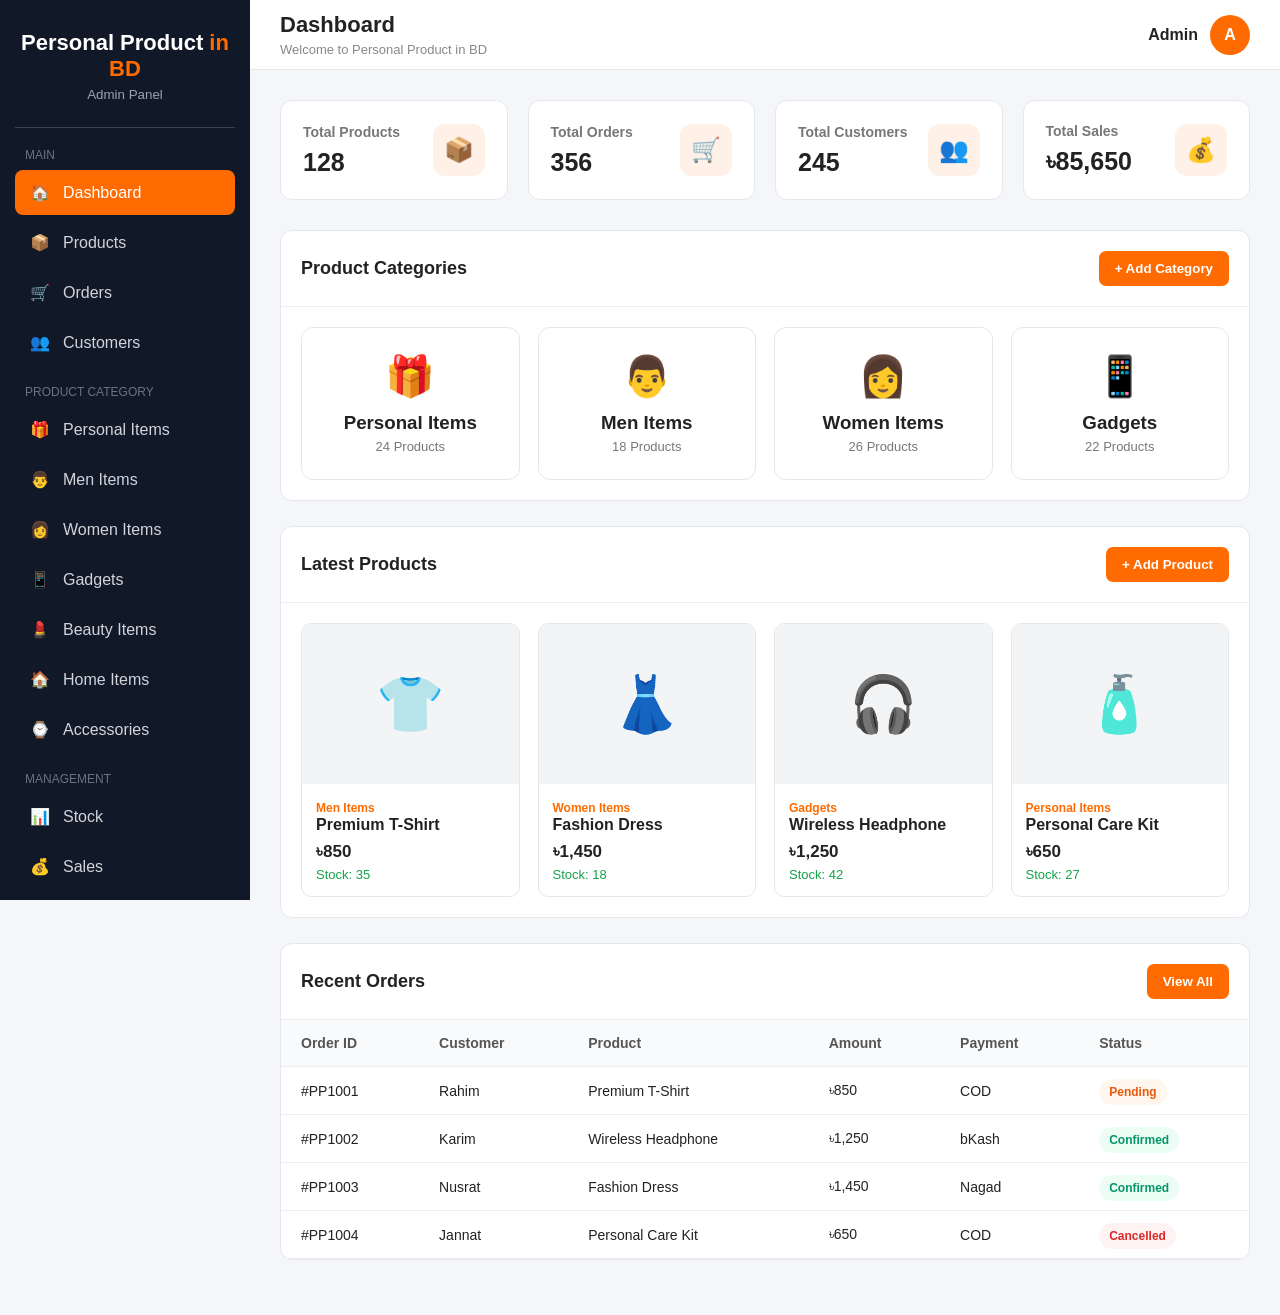
==== commit 02e9fdd7: "Update index.html" ====
--- a/index.html
+++ b/index.html
@@ -1,1844 +1,949 @@
-```html
 <!DOCTYPE html>
 <html lang="en">
 <head>
     <meta charset="UTF-8">
     <meta name="viewport" content="width=device-width, initial-scale=1.0">
-
-    <title>Personal Product in BD</title>
-
-    <link rel="stylesheet" href="style.css">
+    <title>Personal Product in BD - Admin Panel</title>
+
+    <style>
+        * {
+            margin: 0;
+            padding: 0;
+            box-sizing: border-box;
+            font-family: Arial, Helvetica, sans-serif;
+        }
+
+        body {
+            background: #f5f6fa;
+            color: #222;
+        }
+
+        /* ================= SIDEBAR ================= */
+
+        .sidebar {
+            position: fixed;
+            left: 0;
+            top: 0;
+            width: 250px;
+            height: 100vh;
+            background: #111827;
+            color: white;
+            padding: 20px 15px;
+            overflow-y: auto;
+        }
+
+        .logo {
+            text-align: center;
+            padding: 10px 5px 25px;
+            border-bottom: 1px solid #374151;
+            margin-bottom: 20px;
+        }
+
+        .logo h2 {
+            color: #fff;
+            font-size: 22px;
+        }
+
+        .logo span {
+            color: #ff6b00;
+        }
+
+        .logo small {
+            display: block;
+            color: #9ca3af;
+            margin-top: 5px;
+        }
+
+        .menu-title {
+            color: #6b7280;
+            font-size: 12px;
+            margin: 20px 10px 8px;
+            text-transform: uppercase;
+        }
+
+        .menu a {
+            display: flex;
+            align-items: center;
+            gap: 12px;
+            padding: 13px 14px;
+            color: #d1d5db;
+            text-decoration: none;
+            border-radius: 8px;
+            margin-bottom: 5px;
+            transition: .3s;
+            cursor: pointer;
+        }
+
+        .menu a:hover,
+        .menu a.active {
+            background: #ff6b00;
+            color: white;
+        }
+
+        .menu-icon {
+            width: 22px;
+            text-align: center;
+        }
+
+        /* ================= MAIN ================= */
+
+        .main {
+            margin-left: 250px;
+            min-height: 100vh;
+        }
+
+        /* TOPBAR */
+
+        .topbar {
+            height: 70px;
+            background: white;
+            display: flex;
+            align-items: center;
+            justify-content: space-between;
+            padding: 0 30px;
+            border-bottom: 1px solid #e5e7eb;
+            position: sticky;
+            top: 0;
+            z-index: 10;
+        }
+
+        .page-title h2 {
+            font-size: 22px;
+        }
+
+        .page-title p {
+            color: #888;
+            font-size: 13px;
+            margin-top: 4px;
+        }
+
+        .admin-info {
+            display: flex;
+            align-items: center;
+            gap: 12px;
+        }
+
+        .admin-avatar {
+            width: 40px;
+            height: 40px;
+            border-radius: 50%;
+            background: #ff6b00;
+            color: white;
+            display: flex;
+            align-items: center;
+            justify-content: center;
+            font-weight: bold;
+        }
+
+        /* CONTENT */
+
+        .content {
+            padding: 30px;
+        }
+
+        /* ================= CARDS ================= */
+
+        .stats {
+            display: grid;
+            grid-template-columns: repeat(4, 1fr);
+            gap: 20px;
+            margin-bottom: 30px;
+        }
+
+        .stat-card {
+            background: white;
+            padding: 22px;
+            border-radius: 12px;
+            border: 1px solid #e5e7eb;
+            display: flex;
+            align-items: center;
+            justify-content: space-between;
+        }
+
+        .stat-card h4 {
+            color: #777;
+            font-size: 14px;
+            margin-bottom: 8px;
+        }
+
+        .stat-card h2 {
+            font-size: 25px;
+        }
+
+        .stat-icon {
+            width: 52px;
+            height: 52px;
+            border-radius: 12px;
+            background: #fff1e8;
+            color: #ff6b00;
+            display: flex;
+            align-items: center;
+            justify-content: center;
+            font-size: 24px;
+        }
+
+        /* ================= SECTION ================= */
+
+        .section {
+            background: white;
+            border-radius: 12px;
+            border: 1px solid #e5e7eb;
+            margin-bottom: 25px;
+            overflow: hidden;
+        }
+
+        .section-header {
+            padding: 20px;
+            display: flex;
+            align-items: center;
+            justify-content: space-between;
+            border-bottom: 1px solid #eee;
+        }
+
+        .section-header h3 {
+            font-size: 18px;
+        }
+
+        .btn {
+            border: none;
+            padding: 10px 16px;
+            border-radius: 7px;
+            background: #ff6b00;
+            color: white;
+            cursor: pointer;
+            font-weight: bold;
+        }
+
+        .btn:hover {
+            background: #e85e00;
+        }
+
+        /* ================= PRODUCTS ================= */
+
+        .products {
+            padding: 20px;
+            display: grid;
+            grid-template-columns: repeat(4, 1fr);
+            gap: 18px;
+        }
+
+        .product {
+            border: 1px solid #e5e7eb;
+            border-radius: 10px;
+            overflow: hidden;
+            background: white;
+        }
+
+        .product-img {
+            height: 160px;
+            background: #f3f4f6;
+            display: flex;
+            align-items: center;
+            justify-content: center;
+            font-size: 55px;
+        }
+
+        .product-info {
+            padding: 14px;
+        }
+
+        .product-info h4 {
+            margin-bottom: 7px;
+        }
+
+        .category {
+            color: #ff6b00;
+            font-size: 12px;
+            font-weight: bold;
+        }
+
+        .price {
+            font-size: 17px;
+            font-weight: bold;
+            margin-top: 8px;
+        }
+
+        .stock {
+            color: #16a34a;
+            font-size: 13px;
+            margin-top: 5px;
+        }
+
+        /* ================= TABLE ================= */
+
+        .table-container {
+            overflow-x: auto;
+        }
+
+        table {
+            width: 100%;
+            border-collapse: collapse;
+        }
+
+        th,
+        td {
+            padding: 15px 20px;
+            text-align: left;
+            border-bottom: 1px solid #eee;
+            font-size: 14px;
+        }
+
+        th {
+            background: #f9fafb;
+            color: #555;
+        }
+
+        .status {
+            padding: 6px 10px;
+            border-radius: 20px;
+            font-size: 12px;
+            font-weight: bold;
+        }
+
+        .pending {
+            background: #fff7ed;
+            color: #ea580c;
+        }
+
+        .confirmed {
+            background: #ecfdf5;
+            color: #059669;
+        }
+
+        .cancelled {
+            background: #fef2f2;
+            color: #dc2626;
+        }
+
+        /* ================= CATEGORIES ================= */
+
+        .categories {
+            display: grid;
+            grid-template-columns: repeat(4, 1fr);
+            gap: 20px;
+        }
+
+        .category-card {
+            background: white;
+            padding: 25px;
+            border-radius: 12px;
+            border: 1px solid #e5e7eb;
+            text-align: center;
+        }
+
+        .category-card .icon {
+            font-size: 40px;
+            margin-bottom: 12px;
+        }
+
+        .category-card h3 {
+            margin-bottom: 5px;
+        }
+
+        .category-card p {
+            color: #777;
+            font-size: 13px;
+        }
+
+        /* ================= MOBILE ================= */
+
+        .mobile-menu {
+            display: none;
+            font-size: 25px;
+            cursor: pointer;
+        }
+
+        @media(max-width:1100px) {
+
+            .stats {
+                grid-template-columns: repeat(2, 1fr);
+            }
+
+            .products {
+                grid-template-columns: repeat(2, 1fr);
+            }
+
+            .categories {
+                grid-template-columns: repeat(2, 1fr);
+            }
+        }
+
+        @media(max-width:700px) {
+
+            .sidebar {
+                transform: translateX(-100%);
+                transition: .3s;
+                z-index: 100;
+            }
+
+            .sidebar.show {
+                transform: translateX(0);
+            }
+
+            .main {
+                margin-left: 0;
+            }
+
+            .mobile-menu {
+                display: block;
+            }
+
+            .content {
+                padding: 15px;
+            }
+
+            .stats {
+                grid-template-columns: 1fr;
+            }
+
+            .products {
+                grid-template-columns: 1fr;
+            }
+
+            .categories {
+                grid-template-columns: 1fr;
+            }
+
+            .topbar {
+                padding: 0 15px;
+            }
+        }
+    </style>
 </head>
 
 <body>
 
-<!-- =====================================================
-     TOP BAR
-===================================================== -->
-
-<div class="topbar">
-    <div class="container topbar-inner">
-
-        <div>
-            🚚 Free Delivery on Selected Products
+<!-- ================= SIDEBAR ================= -->
+
+<aside class="sidebar" id="sidebar">
+
+    <div class="logo">
+        <h2>Personal Product <span>in BD</span></h2>
+        <small>Admin Panel</small>
+    </div>
+
+    <div class="menu">
+
+        <div class="menu-title">Main</div>
+
+        <a class="active" onclick="showPage('dashboard')">
+            <span class="menu-icon">🏠</span>
+            Dashboard
+        </a>
+
+        <a onclick="showPage('products')">
+            <span class="menu-icon">📦</span>
+            Products
+        </a>
+
+        <a onclick="showPage('orders')">
+            <span class="menu-icon">🛒</span>
+            Orders
+        </a>
+
+        <a onclick="showPage('customers')">
+            <span class="menu-icon">👥</span>
+            Customers
+        </a>
+
+        <div class="menu-title">Product Category</div>
+
+        <a onclick="filterProducts('Personal Items')">
+            <span class="menu-icon">🎁</span>
+            Personal Items
+        </a>
+
+        <a onclick="filterProducts('Men Items')">
+            <span class="menu-icon">👨</span>
+            Men Items
+        </a>
+
+        <a onclick="filterProducts('Women Items')">
+            <span class="menu-icon">👩</span>
+            Women Items
+        </a>
+
+        <a onclick="filterProducts('Gadgets')">
+            <span class="menu-icon">📱</span>
+            Gadgets
+        </a>
+
+        <a onclick="filterProducts('Beauty')">
+            <span class="menu-icon">💄</span>
+            Beauty Items
+        </a>
+
+        <a onclick="filterProducts('Home')">
+            <span class="menu-icon">🏠</span>
+            Home Items
+        </a>
+
+        <a onclick="filterProducts('Accessories')">
+            <span class="menu-icon">⌚</span>
+            Accessories
+        </a>
+
+        <div class="menu-title">Management</div>
+
+        <a onclick="showPage('stock')">
+            <span class="menu-icon">📊</span>
+            Stock
+        </a>
+
+        <a onclick="showPage('sales')">
+            <span class="menu-icon">💰</span>
+            Sales
+        </a>
+
+        <a onclick="showPage('settings')">
+            <span class="menu-icon">⚙️</span>
+            Settings
+        </a>
+
+    </div>
+</aside>
+
+
+<!-- ================= MAIN ================= -->
+
+<main class="main">
+
+    <!-- TOPBAR -->
+
+    <header class="topbar">
+
+        <div class="mobile-menu" onclick="toggleSidebar()">
+            ☰
         </div>
 
-        <div class="top-links">
-            <a href="#">Save More on App</a>
-            <a href="#">Customer Care</a>
-            <a href="#">Track My Order</a>
-            <a href="#">Login</a>
-            <a href="#">Sign Up</a>
+        <div class="page-title">
+            <h2>Dashboard</h2>
+            <p>Welcome to Personal Product in BD</p>
         </div>
 
+        <div class="admin-info">
+            <div>
+                <strong>Admin</strong>
+            </div>
+
+            <div class="admin-avatar">
+                A
+            </div>
+        </div>
+
+    </header>
+
+
+    <!-- CONTENT -->
+
+    <div class="content">
+
+        <!-- ================= STATS ================= -->
+
+        <div class="stats">
+
+            <div class="stat-card">
+
+                <div>
+                    <h4>Total Products</h4>
+                    <h2>128</h2>
+                </div>
+
+                <div class="stat-icon">
+                    📦
+                </div>
+
+            </div>
+
+
+            <div class="stat-card">
+
+                <div>
+                    <h4>Total Orders</h4>
+                    <h2>356</h2>
+                </div>
+
+                <div class="stat-icon">
+                    🛒
+                </div>
+
+            </div>
+
+
+            <div class="stat-card">
+
+                <div>
+                    <h4>Total Customers</h4>
+                    <h2>245</h2>
+                </div>
+
+                <div class="stat-icon">
+                    👥
+                </div>
+
+            </div>
+
+
+            <div class="stat-card">
+
+                <div>
+                    <h4>Total Sales</h4>
+                    <h2>৳85,650</h2>
+                </div>
+
+                <div class="stat-icon">
+                    💰
+                </div>
+
+            </div>
+
+        </div>
+
+
+        <!-- ================= CATEGORY ================= -->
+
+        <div class="section">
+
+            <div class="section-header">
+
+                <h3>Product Categories</h3>
+
+                <button class="btn" onclick="addCategory()">
+                    + Add Category
+                </button>
+
+            </div>
+
+            <div class="products">
+
+                <div class="category-card">
+                    <div class="icon">🎁</div>
+                    <h3>Personal Items</h3>
+                    <p>24 Products</p>
+                </div>
+
+                <div class="category-card">
+                    <div class="icon">👨</div>
+                    <h3>Men Items</h3>
+                    <p>18 Products</p>
+                </div>
+
+                <div class="category-card">
+                    <div class="icon">👩</div>
+                    <h3>Women Items</h3>
+                    <p>26 Products</p>
+                </div>
+
+                <div class="category-card">
+                    <div class="icon">📱</div>
+                    <h3>Gadgets</h3>
+                    <p>22 Products</p>
+                </div>
+
+            </div>
+
+        </div>
+
+
+        <!-- ================= PRODUCTS ================= -->
+
+        <div class="section">
+
+            <div class="section-header">
+
+                <h3>Latest Products</h3>
+
+                <button class="btn" onclick="addProduct()">
+                    + Add Product
+                </button>
+
+            </div>
+
+            <div class="products">
+
+                <div class="product">
+
+                    <div class="product-img">
+                        👕
+                    </div>
+
+                    <div class="product-info">
+
+                        <span class="category">
+                            Men Items
+                        </span>
+
+                        <h4>Premium T-Shirt</h4>
+
+                        <div class="price">
+                            ৳850
+                        </div>
+
+                        <div class="stock">
+                            Stock: 35
+                        </div>
+
+                    </div>
+
+                </div>
+
+
+                <div class="product">
+
+                    <div class="product-img">
+                        👗
+                    </div>
+
+                    <div class="product-info">
+
+                        <span class="category">
+                            Women Items
+                        </span>
+
+                        <h4>Fashion Dress</h4>
+
+                        <div class="price">
+                            ৳1,450
+                        </div>
+
+                        <div class="stock">
+                            Stock: 18
+                        </div>
+
+                    </div>
+
+                </div>
+
+
+                <div class="product">
+
+                    <div class="product-img">
+                        🎧
+                    </div>
+
+                    <div class="product-info">
+
+                        <span class="category">
+                            Gadgets
+                        </span>
+
+                        <h4>Wireless Headphone</h4>
+
+                        <div class="price">
+                            ৳1,250
+                        </div>
+
+                        <div class="stock">
+                            Stock: 42
+                        </div>
+
+                    </div>
+
+                </div>
+
+
+                <div class="product">
+
+                    <div class="product-img">
+                        🧴
+                    </div>
+
+                    <div class="product-info">
+
+                        <span class="category">
+                            Personal Items
+                        </span>
+
+                        <h4>Personal Care Kit</h4>
+
+                        <div class="price">
+                            ৳650
+                        </div>
+
+                        <div class="stock">
+                            Stock: 27
+                        </div>
+
+                    </div>
+
+                </div>
+
+            </div>
+
+        </div>
+
+
+        <!-- ================= ORDERS ================= -->
+
+        <div class="section">
+
+            <div class="section-header">
+
+                <h3>Recent Orders</h3>
+
+                <button class="btn">
+                    View All
+                </button>
+
+            </div>
+
+            <div class="table-container">
+
+                <table>
+
+                    <thead>
+
+                        <tr>
+                            <th>Order ID</th>
+                            <th>Customer</th>
+                            <th>Product</th>
+                            <th>Amount</th>
+                            <th>Payment</th>
+                            <th>Status</th>
+                        </tr>
+
+                    </thead>
+
+                    <tbody>
+
+                        <tr>
+                            <td>#PP1001</td>
+                            <td>Rahim</td>
+                            <td>Premium T-Shirt</td>
+                            <td>৳850</td>
+                            <td>COD</td>
+                            <td>
+                                <span class="status pending">
+                                    Pending
+                                </span>
+                            </td>
+                        </tr>
+
+
+                        <tr>
+                            <td>#PP1002</td>
+                            <td>Karim</td>
+                            <td>Wireless Headphone</td>
+                            <td>৳1,250</td>
+                            <td>bKash</td>
+                            <td>
+                                <span class="status confirmed">
+                                    Confirmed
+                                </span>
+                            </td>
+                        </tr>
+
+
+                        <tr>
+                            <td>#PP1003</td>
+                            <td>Nusrat</td>
+                            <td>Fashion Dress</td>
+                            <td>৳1,450</td>
+                            <td>Nagad</td>
+                            <td>
+                                <span class="status confirmed">
+                                    Confirmed
+                                </span>
+                            </td>
+                        </tr>
+
+
+                        <tr>
+                            <td>#PP1004</td>
+                            <td>Jannat</td>
+                            <td>Personal Care Kit</td>
+                            <td>৳650</td>
+                            <td>COD</td>
+                            <td>
+                                <span class="status cancelled">
+                                    Cancelled
+                                </span>
+                            </td>
+                        </tr>
+
+                    </tbody>
+
+                </table>
+
+            </div>
+
+        </div>
+
     </div>
-</div>
-
-
-<!-- =====================================================
-     MAIN HEADER
-===================================================== -->
-
-<header class="main-header">
-
-    <div class="container header-inner">
-
-        <!-- LOGO -->
-
-        <a href="#" class="logo">
-            <span>Personal</span>
-            <strong>Product</strong>
-            <small>in BD</small>
-        </a>
-
-
-        <!-- SEARCH -->
-
-        <div class="search-area">
-
-            <input
-                type="text"
-                id="searchInput"
-                placeholder="Search in Personal Product in BD..."
-                onkeyup="searchProducts()"
-            >
-
-            <select id="searchCategory">
-
-                <option value="all">
-                    All Categories
-                </option>
-
-                <option value="electronics">
-                    Electronics
-                </option>
-
-                <option value="gadgets">
-                    Gadgets
-                </option>
-
-                <option value="lifestyle">
-                    Lifestyle
-                </option>
-
-                <option value="others">
-                    Others
-                </option>
-
-            </select>
-
-            <button onclick="searchProducts()">
-                🔍
-            </button>
-
-        </div>
-
-
-        <!-- HEADER ACTIONS -->
-
-        <div class="header-actions">
-
-            <a href="#" class="header-action">
-                👤
-                <span>
-                    Login<br>
-                    <b>Account</b>
-                </span>
-            </a>
-
-            <a href="#" class="header-action">
-                📦
-                <span>
-                    My<br>
-                    <b>Orders</b>
-                </span>
-            </a>
-
-            <button
-                class="cart-header"
-                onclick="openCart()">
-
-                🛒
-
-                <span id="cartCount">
-                    0
-                </span>
-
-            </button>
-
-        </div>
-
-    </div>
-
-</header>
-
-
-<!-- =====================================================
-     CATEGORY NAVIGATION
-===================================================== -->
-
-<nav class="category-nav">
-
-    <div class="container category-nav-inner">
-
-        <button
-            class="category-menu"
-            onclick="toggleCategoryMenu()">
-
-            ☰
-            Categories
-            <span>⌄</span>
-
-        </button>
-
-
-        <div class="category-links">
-
-            <a href="#products">
-                Electronics
-            </a>
-
-            <a href="#products">
-                Gadgets
-            </a>
-
-            <a href="#products">
-                Lifestyle
-            </a>
-
-            <a href="#products">
-                New Arrivals
-            </a>
-
-            <a href="#flash-sale">
-                Flash Sale
-            </a>
-
-            <a href="#products">
-                Best Deals
-            </a>
-
-        </div>
-
-    </div>
-
-</nav>
-
-
-<!-- =====================================================
-     HERO AREA
-===================================================== -->
-
-<section class="hero-section">
-
-    <div class="container hero-layout">
-
-
-        <!-- LEFT CATEGORY MENU -->
-
-        <aside
-            class="side-category"
-            id="sideCategory">
-
-            <h3>
-                Categories
-            </h3>
-
-            <a href="#">
-                📱 Mobile & Accessories
-                <span>›</span>
-            </a>
-
-            <a href="#">
-                💻 Computer & Technology
-                <span>›</span>
-            </a>
-
-            <a href="#">
-                🎧 Audio & Headphones
-                <span>›</span>
-            </a>
-
-            <a href="#">
-                ⚡ Electronics
-                <span>›</span>
-            </a>
-
-            <a href="#">
-                🏠 Home & Lifestyle
-                <span>›</span>
-            </a>
-
-            <a href="#">
-                🎮 Gaming
-                <span>›</span>
-            </a>
-
-            <a href="#">
-                🎁 Other Products
-                <span>›</span>
-            </a>
-
-            <a href="#" class="all-category">
-                View All Categories →
-            </a>
-
-        </aside>
-
-
-        <!-- MAIN BANNER -->
-
-        <div class="hero-banner">
-
-            <div class="banner-content">
-
-                <span class="banner-small">
-                    PERSONAL PRODUCT IN BD
-                </span>
-
-                <h1>
-                    Discover
-                    <br>
-                    Amazing Products
-                </h1>
-
-                <p>
-                    Great products.
-                    Great prices.
-                    Delivered to your door.
-                </p>
-
-                <div class="banner-price">
-
-                    <span>
-                        Starting From
-                    </span>
-
-                    <strong>
-                        ৳ 499
-                    </strong>
-
-                </div>
-
-                <a
-                    href="#products"
-                    class="shop-now">
-
-                    SHOP NOW →
-
-                </a>
-
-            </div>
-
-
-            <div class="banner-image">
-
-                <!-- নিজের banner.jpg এখানে বসাবে -->
-
-                <img
-                    src="images/banner.jpg"
-                    alt="Personal Product Banner"
-                >
-
-            </div>
-
-
-            <div class="banner-dots">
-
-                <span class="active"></span>
-                <span></span>
-                <span></span>
-
-            </div>
-
-        </div>
-
-
-        <!-- RIGHT QUICK BOX -->
-
-        <aside class="quick-box">
-
-            <div class="quick-user">
-
-                <div class="user-icon">
-                    👤
-                </div>
-
-                <h3>
-                    Welcome!
-                </h3>
-
-                <p>
-                    Login to enjoy
-                    more benefits.
-                </p>
-
-                <button>
-                    LOGIN
-                </button>
-
-                <button class="register-btn">
-                    REGISTER
-                </button>
-
-            </div>
-
-
-            <div class="quick-offer">
-
-                <span>
-                    🔥 HOT DEAL
-                </span>
-
-                <strong>
-                    Up to 30% OFF
-                </strong>
-
-                <a href="#flash-sale">
-                    Shop Now →
-                </a>
-
-            </div>
-
-        </aside>
-
-    </div>
-
-</section>
-
-
-<!-- =====================================================
-     SERVICE BAR
-===================================================== -->
-
-<section class="service-bar">
-
-    <div class="container service-grid">
-
-        <div>
-            <span>🚚</span>
-            <div>
-                <strong>Free Delivery</strong>
-                <small>Selected Products</small>
-            </div>
-        </div>
-
-        <div>
-            <span>💳</span>
-            <div>
-                <strong>Secure Payment</strong>
-                <small>bKash / Nagad / COD</small>
-            </div>
-        </div>
-
-        <div>
-            <span>🔄</span>
-            <div>
-                <strong>Easy Returns</strong>
-                <small>Customer Support</small>
-            </div>
-        </div>
-
-        <div>
-            <span>✅</span>
-            <div>
-                <strong>Quality Products</strong>
-                <small>Checked Products</small>
-            </div>
-        </div>
-
-    </div>
-
-</section>
-
-
-<!-- =====================================================
-     FLASH SALE
-===================================================== -->
-
-<section
-    class="flash-section"
-    id="flash-sale">
-
-    <div class="container">
-
-        <div class="section-top">
-
-            <div class="section-title">
-
-                <span class="flash-icon">
-                    ⚡
-                </span>
-
-                <h2>
-                    Flash Sale
-                </h2>
-
-                <span class="ending">
-                    Ending Soon
-                </span>
-
-            </div>
-
-
-            <div class="countdown">
-
-                <span>
-                    00
-                </span>
-
-                <b>:</b>
-
-                <span>
-                    45
-                </span>
-
-                <b>:</b>
-
-                <span>
-                    32
-                </span>
-
-            </div>
-
-
-            <a
-                href="#products"
-                class="view-all">
-
-                View All
-                →
-
-            </a>
-
-        </div>
-
-
-        <div class="flash-products">
-
-
-            <!-- FLASH PRODUCT 1 -->
-
-            <div class="flash-card">
-
-                <div class="flash-image">
-
-                    <span>
-                        -30%
-                    </span>
-
-                    <img
-                        src="images/product-1.jpg"
-                        alt="Product 1"
-                    >
-
-                </div>
-
-                <h3>
-                    Product Name One
-                </h3>
-
-                <strong>
-                    ৳ 1,250
-                </strong>
-
-                <del>
-                    ৳ 1,800
-                </del>
-
-                <div class="sold">
-                    ▰▰▰▰▱ 68% Sold
-                </div>
-
-            </div>
-
-
-            <!-- FLASH PRODUCT 2 -->
-
-            <div class="flash-card">
-
-                <div class="flash-image">
-
-                    <span>
-                        -25%
-                    </span>
-
-                    <img
-                        src="images/product-2.jpg"
-                        alt="Product 2"
-                    >
-
-                </div>
-
-                <h3>
-                    Product Name Two
-                </h3>
-
-                <strong>
-                    ৳ 1,590
-                </strong>
-
-                <del>
-                    ৳ 2,100
-                </del>
-
-                <div class="sold">
-                    ▰▰▰▱▱ 52% Sold
-                </div>
-
-            </div>
-
-
-            <!-- FLASH PRODUCT 3 -->
-
-            <div class="flash-card">
-
-                <div class="flash-image">
-
-                    <span>
-                        -20%
-                    </span>
-
-                    <img
-                        src="images/product-3.jpg"
-                        alt="Product 3"
-                    >
-
-                </div>
-
-                <h3>
-                    Product Name Three
-                </h3>
-
-                <strong>
-                    ৳ 990
-                </strong>
-
-                <del>
-                    ৳ 1,250
-                </del>
-
-                <div class="sold">
-                    ▰▰▰▰▱ 75% Sold
-                </div>
-
-            </div>
-
-
-            <!-- FLASH PRODUCT 4 -->
-
-            <div class="flash-card">
-
-                <div class="flash-image">
-
-                    <span>
-                        -15%
-                    </span>
-
-                    <img
-                        src="images/product-4.jpg"
-                        alt="Product 4"
-                    >
-
-                </div>
-
-                <h3>
-                    Product Name Four
-                </h3>
-
-                <strong>
-                    ৳ 2,490
-                </strong>
-
-                <del>
-                    ৳ 2,900
-                </del>
-
-                <div class="sold">
-                    ▰▰▰▰▱ 61% Sold
-                </div>
-
-            </div>
-
-        </div>
-
-    </div>
-
-</section>
-
-
-<!-- =====================================================
-     JUST FOR YOU / PRODUCTS
-===================================================== -->
-
-<section
-    class="products-section"
-    id="products">
-
-    <div class="container">
-
-        <div class="section-heading">
-
-            <div>
-
-                <span>
-                    RECOMMENDED FOR YOU
-                </span>
-
-                <h2>
-                    Just For You
-                </h2>
-
-            </div>
-
-        </div>
-
-
-        <div
-            class="products-grid"
-            id="productGrid">
-
-
-            <!-- =================================================
-                 PRODUCT 1
-            ================================================== -->
-
-            <article
-                class="product-card"
-                data-category="electronics"
-                data-name="Product Name One">
-
-                <div class="product-photo">
-
-                    <span class="discount">
-                        -17%
-                    </span>
-
-                    <button
-                        class="heart"
-                        onclick="toggleWishlist(this)">
-                        ♡
-                    </button>
-
-                    <img
-                        src="images/product-1.jpg"
-                        alt="Product Name One"
-                    >
-
-                </div>
-
-
-                <div class="product-info">
-
-                    <span class="category-label">
-                        Electronics
-                    </span>
-
-                    <h3>
-                        Product Name One
-                    </h3>
-
-                    <div class="rating">
-                        ⭐⭐⭐⭐⭐
-                        <span>
-                            (4.9)
-                        </span>
-                    </div>
-
-                    <div class="product-price">
-
-                        <strong>
-                            ৳ 1,250
-                        </strong>
-
-                        <del>
-                            ৳ 1,500
-                        </del>
-
-                    </div>
-
-                    <div class="delivery">
-                        🚚 Free Delivery
-                    </div>
-
-                    <div class="product-buttons">
-
-                        <button
-                            onclick="showDetails(1)"
-                            class="details">
-
-                            Details
-
-                        </button>
-
-                        <button
-                            onclick="addToCart(1)"
-                            class="add-cart">
-
-                            🛒 Add
-
-                        </button>
-
-                    </div>
-
-                </div>
-
-            </article>
-
-
-            <!-- =================================================
-                 PRODUCT 2
-            ================================================== -->
-
-            <article
-                class="product-card"
-                data-category="gadgets"
-                data-name="Product Name Two">
-
-                <div class="product-photo">
-
-                    <span class="discount">
-                        -16%
-                    </span>
-
-                    <button
-                        class="heart"
-                        onclick="toggleWishlist(this)">
-                        ♡
-                    </button>
-
-                    <img
-                        src="images/product-2.jpg"
-                        alt="Product Name Two"
-                    >
-
-                </div>
-
-
-                <div class="product-info">
-
-                    <span class="category-label">
-                        Gadgets
-                    </span>
-
-                    <h3>
-                        Product Name Two
-                    </h3>
-
-                    <div class="rating">
-                        ⭐⭐⭐⭐⭐
-                        <span>
-                            (4.8)
-                        </span>
-                    </div>
-
-                    <div class="product-price">
-
-                        <strong>
-                            ৳ 1,850
-                        </strong>
-
-                        <del>
-                            ৳ 2,200
-                        </del>
-
-                    </div>
-
-                    <div class="delivery">
-                        🚚 Free Delivery
-                    </div>
-
-                    <div class="product-buttons">
-
-                        <button
-                            onclick="showDetails(2)"
-                            class="details">
-
-                            Details
-
-                        </button>
-
-                        <button
-                            onclick="addToCart(2)"
-                            class="add-cart">
-
-                            🛒 Add
-
-                        </button>
-
-                    </div>
-
-                </div>
-
-            </article>
-
-
-            <!-- =================================================
-                 PRODUCT 3
-            ================================================== -->
-
-            <article
-                class="product-card"
-                data-category="lifestyle"
-                data-name="Product Name Three">
-
-                <div class="product-photo">
-
-                    <span class="discount">
-                        -21%
-                    </span>
-
-                    <button
-                        class="heart"
-                        onclick="toggleWishlist(this)">
-                        ♡
-                    </button>
-
-                    <img
-                        src="images/product-3.jpg"
-                        alt="Product Name Three"
-                    >
-
-                </div>
-
-
-                <div class="product-info">
-
-                    <span class="category-label">
-                        Lifestyle
-                    </span>
-
-                    <h3>
-                        Product Name Three
-                    </h3>
-
-                    <div class="rating">
-                        ⭐⭐⭐⭐⭐
-                        <span>
-                            (4.9)
-                        </span>
-                    </div>
-
-                    <div class="product-price">
-
-                        <strong>
-                            ৳ 990
-                        </strong>
-
-                        <del>
-                            ৳ 1,250
-                        </del>
-
-                    </div>
-
-                    <div class="delivery">
-                        🚚 Free Delivery
-                    </div>
-
-                    <div class="product-buttons">
-
-                        <button
-                            onclick="showDetails(3)"
-                            class="details">
-
-                            Details
-
-                        </button>
-
-                        <button
-                            onclick="addToCart(3)"
-                            class="add-cart">
-
-                            🛒 Add
-
-                        </button>
-
-                    </div>
-
-                </div>
-
-            </article>
-
-
-            <!-- =================================================
-                 PRODUCT 4
-            ================================================== -->
-
-            <article
-                class="product-card"
-                data-category="electronics"
-                data-name="Product Name Four">
-
-                <div class="product-photo">
-
-                    <span class="discount">
-                        -14%
-                    </span>
-
-                    <button
-                        class="heart"
-                        onclick="toggleWishlist(this)">
-                        ♡
-                    </button>
-
-                    <img
-                        src="images/product-4.jpg"
-                        alt="Product Name Four"
-                    >
-
-                </div>
-
-
-                <div class="product-info">
-
-                    <span class="category-label">
-                        Electronics
-                    </span>
-
-                    <h3>
-                        Product Name Four
-                    </h3>
-
-                    <div class="rating">
-                        ⭐⭐⭐⭐⭐
-                        <span>
-                            (4.7)
-                        </span>
-                    </div>
-
-                    <div class="product-price">
-
-                        <strong>
-                            ৳ 2,490
-                        </strong>
-
-                        <del>
-                            ৳ 2,900
-                        </del>
-
-                    </div>
-
-                    <div class="delivery">
-                        🚚 Free Delivery
-                    </div>
-
-                    <div class="product-buttons">
-
-                        <button
-                            onclick="showDetails(4)"
-                            class="details">
-
-                            Details
-
-                        </button>
-
-                        <button
-                            onclick="addToCart(4)"
-                            class="add-cart">
-
-                            🛒 Add
-
-                        </button>
-
-                    </div>
-
-                </div>
-
-            </article>
-
-
-            <!-- =================================================
-                 PRODUCT 5
-            ================================================== -->
-
-            <article
-                class="product-card"
-                data-category="gadgets"
-                data-name="Product Name Five">
-
-                <div class="product-photo">
-
-                    <span class="discount">
-                        -20%
-                    </span>
-
-                    <button
-                        class="heart"
-                        onclick="toggleWishlist(this)">
-                        ♡
-                    </button>
-
-                    <img
-                        src="images/product-5.jpg"
-                        alt="Product Name Five"
-                    >
-
-                </div>
-
-
-                <div class="product-info">
-
-                    <span class="category-label">
-                        Gadgets
-                    </span>
-
-                    <h3>
-                        Product Name Five
-                    </h3>
-
-                    <div class="rating">
-                        ⭐⭐⭐⭐⭐
-                        <span>
-                            (4.9)
-                        </span>
-                    </div>
-
-                    <div class="product-price">
-
-                        <strong>
-                            ৳ 1,590
-                        </strong>
-
-                        <del>
-                            ৳ 1,990
-                        </del>
-
-                    </div>
-
-                    <div class="delivery">
-                        🚚 Free Delivery
-                    </div>
-
-                    <div class="product-buttons">
-
-                        <button
-                            onclick="showDetails(5)"
-                            class="details">
-
-                            Details
-
-                        </button>
-
-                        <button
-                            onclick="addToCart(5)"
-                            class="add-cart">
-
-                            🛒 Add
-
-                        </button>
-
-                    </div>
-
-                </div>
-
-            </article>
-
-
-            <!-- =================================================
-                 PRODUCT 6
-            ================================================== -->
-
-            <article
-                class="product-card"
-                data-category="lifestyle"
-                data-name="Product Name Six">
-
-                <div class="product-photo">
-
-                    <span class="discount">
-                        -21%
-                    </span>
-
-                    <button
-                        class="heart"
-                        onclick="toggleWishlist(this)">
-                        ♡
-                    </button>
-
-                    <img
-                        src="images/product-6.jpg"
-                        alt="Product Name Six"
-                    >
-
-                </div>
-
-
-                <div class="product-info">
-
-                    <span class="category-label">
-                        Lifestyle
-                    </span>
-
-                    <h3>
-                        Product Name Six
-                    </h3>
-
-                    <div class="rating">
-                        ⭐⭐⭐⭐⭐
-                        <span>
-                            (4.8)
-                        </span>
-                    </div>
-
-                    <div class="product-price">
-
-                        <strong>
-                            ৳ 750
-                        </strong>
-
-                        <del>
-                            ৳ 950
-                        </del>
-
-                    </div>
-
-                    <div class="delivery">
-                        🚚 Free Delivery
-                    </div>
-
-                    <div class="product-buttons">
-
-                        <button
-                            onclick="showDetails(6)"
-                            class="details">
-
-                            Details
-
-                        </button>
-
-                        <button
-                            onclick="addToCart(6)"
-                            class="add-cart">
-
-                            🛒 Add
-
-                        </button>
-
-                    </div>
-
-                </div>
-
-            </article>
-
-        </div>
-
-    </div>
-
-</section>
-
-
-<!-- =====================================================
-     BIG PROMO BANNER
-===================================================== -->
-
-<section class="promo-section">
-
-    <div class="container">
-
-        <div class="promo-banner">
-
-            <div>
-
-                <span>
-                    WEEKEND SPECIAL
-                </span>
-
-                <h2>
-                    Upgrade Your Everyday
-                    <br>
-                    Shopping Experience
-                </h2>
-
-                <p>
-                    Discover selected products at special prices.
-                </p>
-
-                <a
-                    href="#products"
-                    class="promo-button">
-
-                    SHOP NOW →
-
-                </a>
-
-            </div>
-
-
-            <img
-                src="images/banner-2.jpg"
-                alt="Special Offer"
-            >
-
-        </div>
-
-    </div>
-
-</section>
-
-
-<!-- =====================================================
-     PAYMENT SECTION
-===================================================== -->
-
-<section class="payment-section">
-
-    <div class="container">
-
-        <div class="payment-title">
-
-            <span>
-                EASY & SECURE PAYMENT
-            </span>
-
-            <h2>
-                Pay Your Way
-            </h2>
-
-        </div>
-
-
-        <div class="payment-grid">
-
-            <div class="payment-card">
-
-                <div class="payment-logo bkash">
-                    bKash
-                </div>
-
-                <h3>
-                    bKash
-                </h3>
-
-                <p>
-                    Pay securely using bKash.
-                </p>
-
-            </div>
-
-
-            <div class="payment-card">
-
-                <div class="payment-logo nagad">
-                    Nagad
-                </div>
-
-                <h3>
-                    Nagad
-                </h3>
-
-                <p>
-                    Pay securely using Nagad.
-                </p>
-
-            </div>
-
-
-            <div class="payment-card">
-
-                <div class="payment-logo cod">
-                    COD
-                </div>
-
-                <h3>
-                    Cash on Delivery
-                </h3>
-
-                <p>
-                    Pay when your product arrives.
-                </p>
-
-            </div>
-
-        </div>
-
-    </div>
-
-</section>
-
-
-<!-- =====================================================
-     REVIEWS
-===================================================== -->
-
-<section class="reviews-section">
-
-    <div class="container">
-
-        <div class="section-heading center">
-
-            <span>
-                CUSTOMER FEEDBACK
-            </span>
-
-            <h2>
-                What Customers Say
-            </h2>
-
-        </div>
-
-
-        <div class="reviews-grid">
-
-            <div class="review-card">
-
-                <div class="review-stars">
-                    ⭐⭐⭐⭐⭐
-                </div>
-
-                <p>
-                    “Product quality was very good and
-                    delivery was fast.”
-                </p>
-
-                <strong>
-                    — Customer, Dhaka
-                </strong>
-
-            </div>
-
-
-            <div class="review-card">
-
-                <div class="review-stars">
-                    ⭐⭐⭐⭐⭐
-                </div>
-
-                <p>
-                    “Very easy ordering process.
-                    Product arrived safely.”
-                </p>
-
-                <strong>
-                    — Customer, Chattogram
-                </strong>
-
-            </div>
-
-
-            <div class="review-card">
-
-                <div class="review-stars">
-                    ⭐⭐⭐⭐⭐
-                </div>
-
-                <p>
-                    “Good price and nice service.
-                    I will order again.”
-                </p>
-
-                <strong>
-                    — Customer, Sylhet
-                </strong>
-
-            </div>
-
-        </div>
-
-    </div>
-
-</section>
-
-
-<!-- =====================================================
-     FOOTER
-===================================================== -->
-
-<footer class="footer">
-
-    <div class="container footer-grid">
-
-        <div class="footer-brand">
-
-            <a href="#" class="logo">
-                <span>Personal</span>
-                <strong>Product</strong>
-                <small>in BD</small>
-            </a>
-
-            <p>
-                Your trusted online shopping destination
-                in Bangladesh.
-            </p>
-
-        </div>
-
-
-        <div class="footer-column">
-
-            <h3>
-                Customer Service
-            </h3>
-
-            <a href="#">
-                Contact Us
-            </a>
-
-            <a href="#">
-                Delivery Information
-            </a>
-
-            <a href="#">
-                Return Policy
-            </a>
-
-            <a href="#">
-                Privacy Policy
-            </a>
-
-        </div>
-
-
-        <div class="footer-column">
-
-            <h3>
-                Payment
-            </h3>
-
-            <span>
-                ✓ bKash
-            </span>
-
-            <span>
-                ✓ Nagad
-            </span>
-
-            <span>
-                ✓ Cash on Delivery
-            </span>
-
-        </div>
-
-
-        <div class="footer-column">
-
-            <h3>
-                Contact
-            </h3>
-
-            <span>
-                📞 01XXXXXXXXX
-            </span>
-
-            <span>
-                📧 support@personalproductbd.com
-            </span>
-
-            <span>
-                📍 Bangladesh
-            </span>
-
-        </div>
-
-    </div>
-
-
-    <div class="copyright">
-
-        © 2026 Personal Product in BD.
-        All Rights Reserved.
-
-    </div>
-
-</footer>
-
-
-<!-- =====================================================
-     PRODUCT DETAILS MODAL
-===================================================== -->
-
-<div
-    class="modal"
-    id="productModal">
-
-    <div class="modal-content">
-
-        <button
-            class="modal-close"
-            onclick="closeDetails()">
-
-            ×
-
-        </button>
-
-
-        <div class="modal-product">
-
-            <div class="modal-photo">
-
-                <img
-                    id="modalImage"
-                    src=""
-                    alt="Product"
-                >
-
-            </div>
-
-
-            <div class="modal-info">
-
-                <span id="modalCategory">
-                    PRODUCT
-                </span>
-
-                <h2 id="modalTitle">
-                    Product Name
-                </h2>
-
-                <div class="modal-rating">
-                    ⭐⭐⭐⭐⭐
-                    <span>4.9</span>
-                </div>
-
-                <div class="modal-price">
-                    <strong id="modalPrice">
-                        ৳ 0
-                    </strong>
-                </div>
-
-                <p id="modalDescription">
-                    Product description goes here.
-                </p>
-
-                <div class="features">
-
-                    <span>✓ Quality Checked</span>
-                    <span>✓ Home Delivery</span>
-                    <span>✓ Secure Payment</span>
-                    <span>✓ Customer Support</span>
-
-                </div>
-
-                <button
-                    class="modal-buy"
-                    onclick="modalBuy()">
-
-                    🛒 Buy Now
-
-                </button>
-
-            </div>
-
-        </div>
-
-    </div>
-
-</div>
-
-
-<!-- =====================================================
-     CART SIDEBAR
-===================================================== -->
-
-<div
-    class="cart-overlay"
-    id="cartOverlay"
-    onclick="closeCart()">
-</div>
-
-
-<aside
-    class="cart-sidebar"
-    id="cartSidebar">
-
-    <div class="cart-header">
-
-        <h2>
-            🛒 Shopping Cart
-        </h2>
-
-        <button onclick="closeCart()">
-            ×
-        </button>
-
-    </div>
-
-
-    <div
-        class="cart-items"
-        id="cartItems">
-
-        <div class="empty-cart">
-
-            <div>
-                🛒
-            </div>
-
-            <h3>
-                Your cart is empty
-            </h3>
-
-            <p>
-                Add products to your cart.
-            </p>
-
-        </div>
-
-    </div>
-
-
-    <div class="cart-bottom">
-
-        <div class="cart-total">
-
-            <span>
-                Total
-            </span>
-
-            <strong id="cartTotal">
-                ৳ 0
-            </strong>
-
-        </div>
-
-        <button
-            class="checkout-button"
-            onclick="openCheckout()">
-
-            Proceed to Checkout →
-
-        </button>
-
-    </div>
-
-</aside>
-
-
-<!-- =====================================================
-     CHECKOUT
-===================================================== -->
-
-<div
-    class="modal"
-    id="checkoutModal">
-
-    <div class="modal-content checkout">
-
-        <button
-            class="modal-close"
-            onclick="closeCheckout()">
-
-            ×
-
-        </button>
-
-
-        <div class="checkout-title">
-
-            <span>
-                ORDER CHECKOUT
-            </span>
-
-            <h2>
-                Complete Your Order
-            </h2>
-
-        </div>
-
-
-        <form
-            id="checkoutForm"
-            onsubmit="placeOrder(event)">
-
-
-            <label>
-                Full Name *
-            </label>
-
-            <input
-                type="text"
-                id="customerName"
-                placeholder="Enter your full name"
-                required
-            >
-
-
-            <label>
-                Phone Number *
-            </label>
-
-            <input
-                type="tel"
-                id="customerPhone"
-                placeholder="01XXXXXXXXX"
-                required
-            >
-
-
-            <label>
-                Delivery Address *
-            </label>
-
-            <textarea
-                id="customerAddress"
-                placeholder="House, Road, Area, District"
-                required></textarea>
-
-
-            <label>
-                Payment Method *
-            </label>
-
-            <select
-                id="paymentMethod"
-                required>
-
-                <option value="">
-                    Select Payment Method
-                </option>
-
-                <option value="COD">
-                    Cash on Delivery
-                </option>
-
-                <option value="bKash">
-                    bKash
-                </option>
-
-                <option value="Nagad">
-                    Nagad
-                </option>
-
-            </select>
-
-
-            <div class="checkout-total">
-
-                <span>
-                    Order Total
-                </span>
-
-                <strong id="checkoutTotal">
-                    ৳ 0
-                </strong>
-
-            </div>
-
-
-            <button
-                type="submit"
-                class="place-order">
-
-                ✓ PLACE ORDER
-
-            </button>
-
-        </form>
-
-    </div>
-
-</div>
-
-
-<!-- =====================================================
-     SUCCESS
-===================================================== -->
-
-<div
-    class="success-modal"
-    id="successModal">
-
-    <div class="success-box">
-
-        <div class="success-icon">
-            ✓
-        </div>
-
-        <h2>
-            Order Successful!
-        </h2>
-
-        <p>
-            Thank you for shopping with us.
-        </p>
-
-        <div class="order-number">
-
-            Order ID:
-
-            <strong id="orderNumber">
-                PPBD-000001
-            </strong>
-
-        </div>
-
-        <button
-            onclick="closeSuccess()">
-
-            Continue Shopping
-
-        </button>
-
-    </div>
-
-</div>
-
-
-<!-- =====================================================
-     JAVASCRIPT
-===================================================== -->
-
-<script src="script.js"></script>
+
+</main>
+
+
+<!-- ================= JAVASCRIPT ================= -->
+
+<script>
+
+    function toggleSidebar() {
+
+        document
+            .getElementById("sidebar")
+            .classList
+            .toggle("show");
+
+    }
+
+
+    function showPage(page) {
+
+        alert(
+            page.toUpperCase() +
+            " section selected."
+        );
+
+    }
+
+
+    function filterProducts(category) {
+
+        alert(
+            "Showing products from: " +
+            category
+        );
+
+    }
+
+
+    function addProduct() {
+
+        let name = prompt(
+            "Enter Product Name:"
+        );
+
+        if (name) {
+
+            alert(
+                name +
+                " added successfully!"
+            );
+
+        }
+
+    }
+
+
+    function addCategory() {
+
+        let category = prompt(
+            "Enter New Category:"
+        );
+
+        if (category) {
+
+            alert(
+                category +
+                " category created!"
+            );
+
+        }
+
+    }
+
+</script>
 
 </body>
 </html>
-```
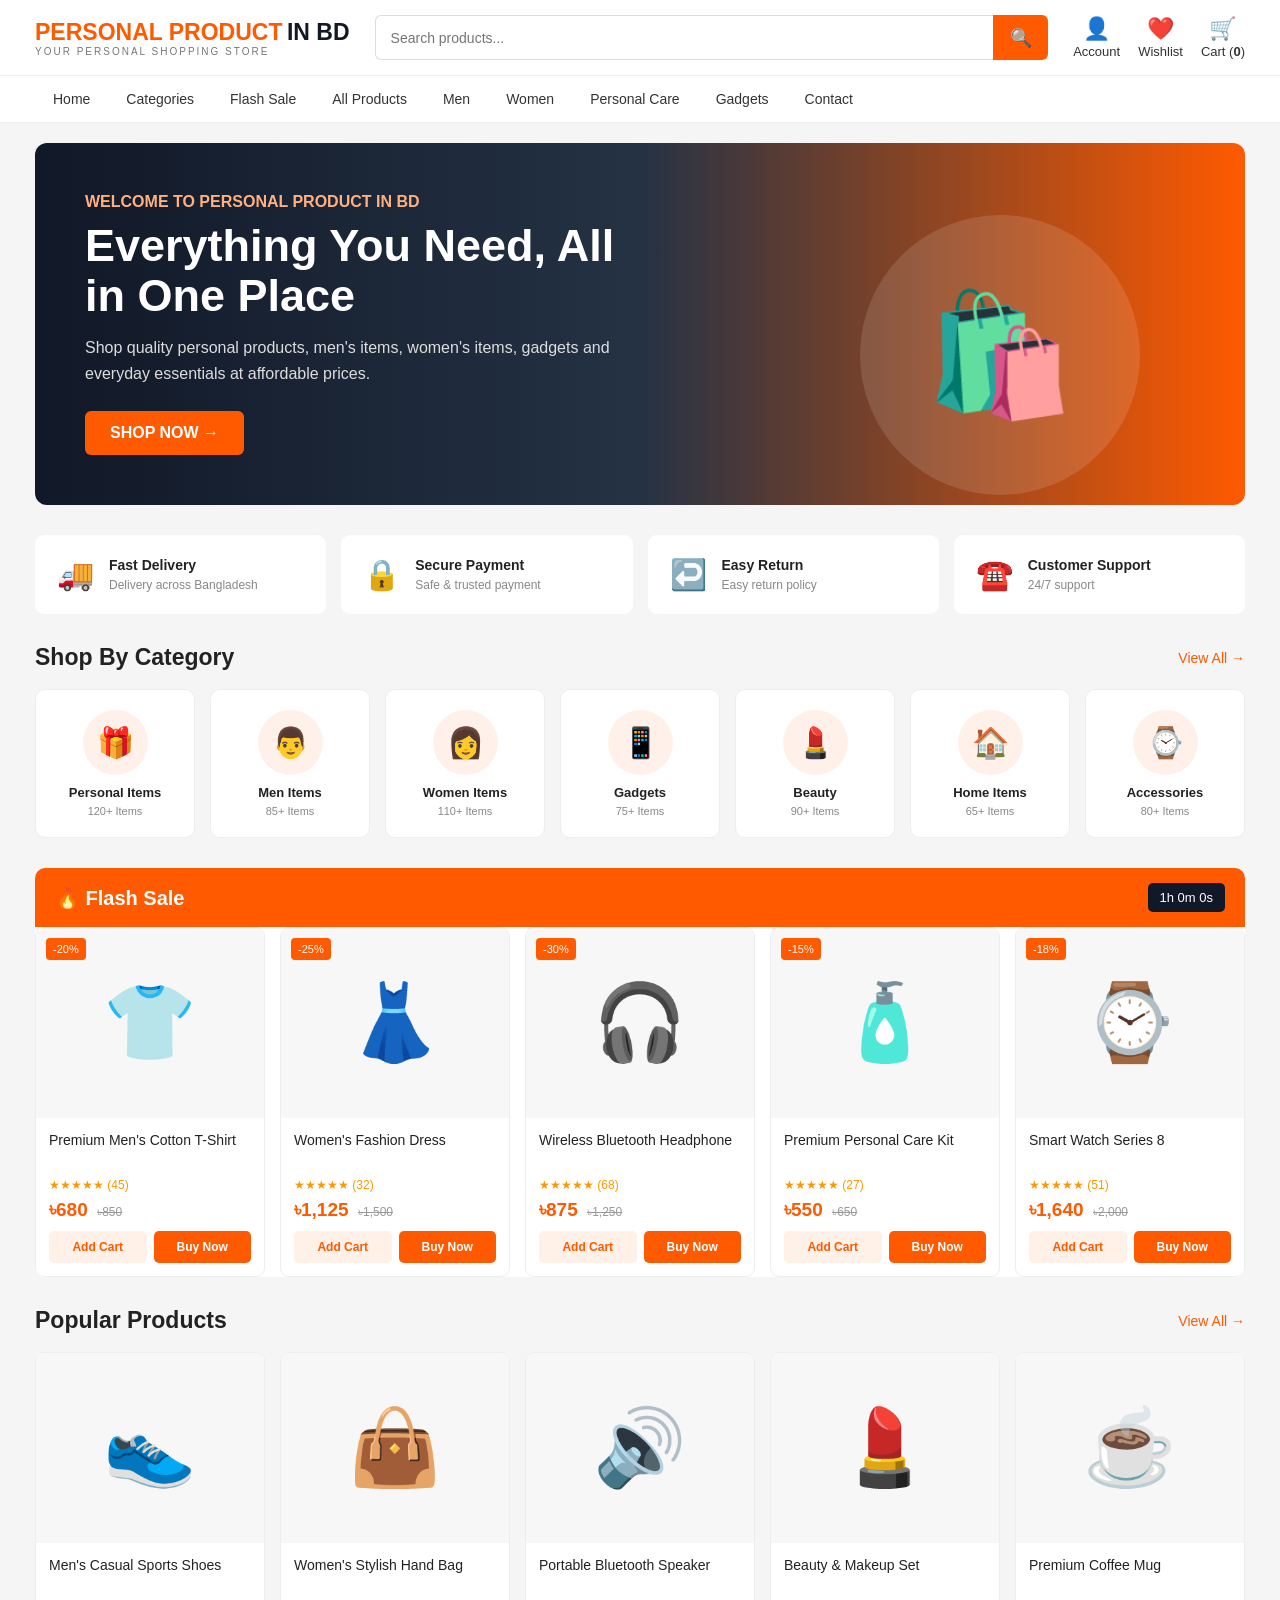
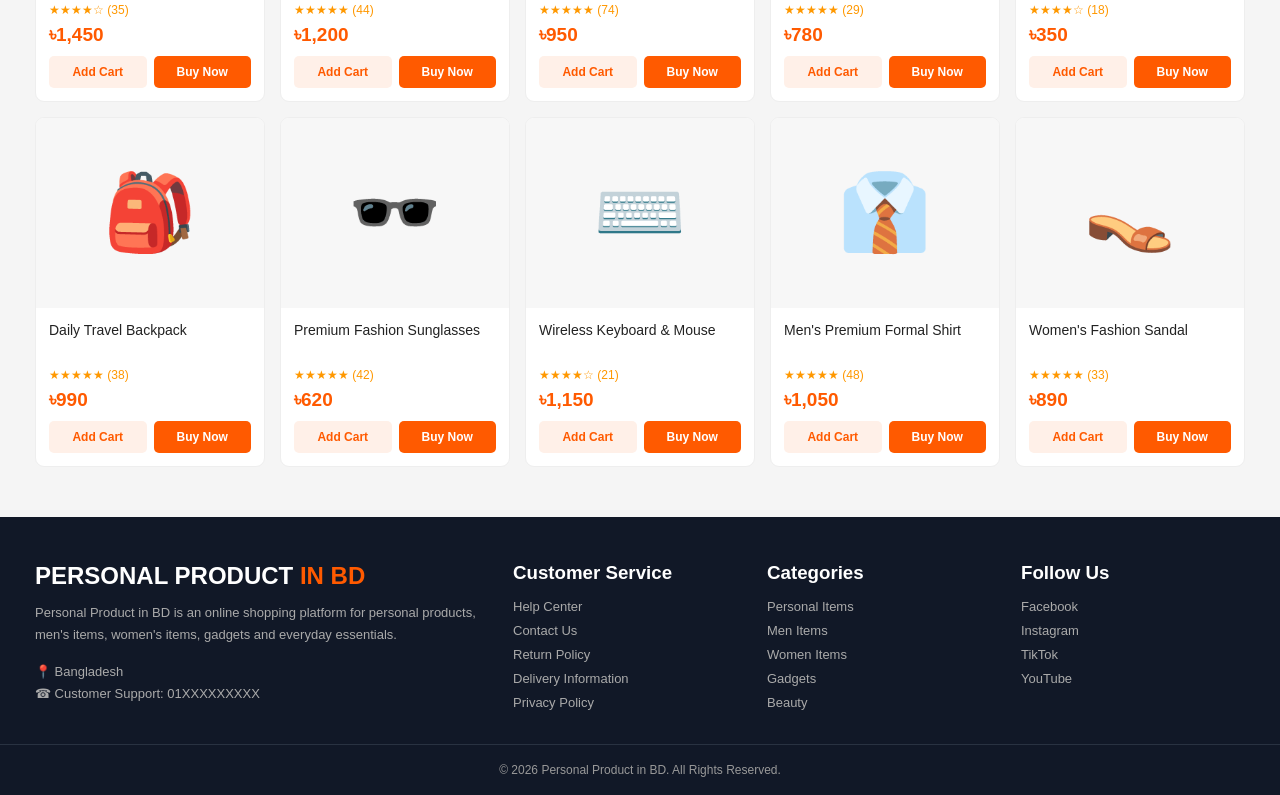
==== commit 081f0917: "Update index.html" ====
--- a/index.html
+++ b/index.html
@@ -1,947 +1,2071 @@
 <!DOCTYPE html>
 <html lang="en">
 <head>
-    <meta charset="UTF-8">
-    <meta name="viewport" content="width=device-width, initial-scale=1.0">
-    <title>Personal Product in BD - Admin Panel</title>
-
-    <style>
-        * {
-            margin: 0;
-            padding: 0;
-            box-sizing: border-box;
-            font-family: Arial, Helvetica, sans-serif;
+<meta charset="UTF-8">
+<meta name="viewport" content="width=device-width, initial-scale=1.0">
+
+<title>Personal Product in BD</title>
+
+<style>
+*{
+    margin:0;
+    padding:0;
+    box-sizing:border-box;
+    font-family:Arial,Helvetica,sans-serif;
+}
+
+body{
+    background:#f5f5f5;
+    color:#222;
+}
+
+/* ================= HEADER ================= */
+
+.top-header{
+    background:#ffffff;
+    border-bottom:1px solid #eee;
+    position:sticky;
+    top:0;
+    z-index:1000;
+}
+
+.header{
+    max-width:1250px;
+    margin:auto;
+    height:75px;
+    display:flex;
+    align-items:center;
+    gap:25px;
+    padding:0 20px;
+}
+
+/* LOGO */
+
+.logo{
+    text-decoration:none;
+    white-space:nowrap;
+}
+
+.logo .personal{
+    color:#ff5a00;
+    font-size:23px;
+    font-weight:800;
+}
+
+.logo .bd{
+    color:#111827;
+    font-size:23px;
+    font-weight:800;
+}
+
+.logo small{
+    display:block;
+    color:#777;
+    font-size:10px;
+    letter-spacing:2px;
+}
+
+/* SEARCH */
+
+.search-box{
+    flex:1;
+    display:flex;
+    height:45px;
+}
+
+.search-box input{
+    flex:1;
+    border:1px solid #ddd;
+    border-right:none;
+    border-radius:6px 0 0 6px;
+    padding:0 15px;
+    font-size:14px;
+    outline:none;
+}
+
+.search-box button{
+    width:55px;
+    border:none;
+    background:#ff5a00;
+    color:white;
+    border-radius:0 6px 6px 0;
+    font-size:18px;
+    cursor:pointer;
+}
+
+/* HEADER ICONS */
+
+.header-actions{
+    display:flex;
+    align-items:center;
+    gap:18px;
+}
+
+.header-action{
+    text-align:center;
+    cursor:pointer;
+    color:#333;
+    font-size:13px;
+}
+
+.header-action span{
+    display:block;
+    font-size:22px;
+    margin-bottom:2px;
+}
+
+/* ================= NAV ================= */
+
+.nav{
+    background:white;
+    border-top:1px solid #eee;
+}
+
+.nav-inner{
+    max-width:1250px;
+    margin:auto;
+    display:flex;
+    align-items:center;
+    padding:0 20px;
+    overflow-x:auto;
+}
+
+.nav a{
+    padding:15px 18px;
+    color:#333;
+    text-decoration:none;
+    font-size:14px;
+    white-space:nowrap;
+}
+
+.nav a:hover{
+    color:#ff5a00;
+}
+
+/* ================= HERO ================= */
+
+.hero{
+    max-width:1250px;
+    margin:20px auto;
+    padding:0 20px;
+}
+
+.hero-box{
+    min-height:360px;
+    border-radius:12px;
+    overflow:hidden;
+    background:
+        linear-gradient(90deg,#111827 0%,#243244 50%,#ff5a00 100%);
+    display:flex;
+    align-items:center;
+    position:relative;
+}
+
+.hero-content{
+    width:55%;
+    padding:50px;
+    color:white;
+    z-index:2;
+}
+
+.hero-content .small{
+    color:#ffb080;
+    font-weight:bold;
+    margin-bottom:10px;
+}
+
+.hero-content h1{
+    font-size:45px;
+    line-height:1.1;
+    margin-bottom:15px;
+}
+
+.hero-content p{
+    color:#ddd;
+    line-height:1.6;
+    margin-bottom:25px;
+}
+
+.shop-btn{
+    display:inline-block;
+    background:#ff5a00;
+    color:white;
+    padding:13px 25px;
+    border-radius:6px;
+    text-decoration:none;
+    font-weight:bold;
+}
+
+.hero-products{
+    position:absolute;
+    right:50px;
+    bottom:0;
+    width:390px;
+    height:300px;
+    display:flex;
+    justify-content:center;
+    align-items:center;
+}
+
+.hero-circle{
+    width:280px;
+    height:280px;
+    background:rgba(255,255,255,.12);
+    border-radius:50%;
+    display:flex;
+    justify-content:center;
+    align-items:center;
+    font-size:120px;
+}
+
+/* ================= SECTION ================= */
+
+.container{
+    max-width:1250px;
+    margin:auto;
+    padding:0 20px;
+}
+
+.section{
+    margin:30px 0;
+}
+
+.section-title{
+    display:flex;
+    justify-content:space-between;
+    align-items:center;
+    margin-bottom:18px;
+}
+
+.section-title h2{
+    font-size:23px;
+}
+
+.view-all{
+    color:#ff5a00;
+    text-decoration:none;
+    font-size:14px;
+}
+
+/* ================= CATEGORIES ================= */
+
+.categories{
+    display:grid;
+    grid-template-columns:repeat(7,1fr);
+    gap:15px;
+}
+
+.category{
+    background:white;
+    border-radius:10px;
+    padding:20px 10px;
+    text-align:center;
+    cursor:pointer;
+    border:1px solid #eee;
+    transition:.25s;
+}
+
+.category:hover{
+    transform:translateY(-4px);
+    box-shadow:0 8px 20px rgba(0,0,0,.08);
+}
+
+.category-icon{
+    width:65px;
+    height:65px;
+    margin:auto;
+    background:#fff1e9;
+    border-radius:50%;
+    display:flex;
+    justify-content:center;
+    align-items:center;
+    font-size:30px;
+    margin-bottom:10px;
+}
+
+.category h3{
+    font-size:13px;
+}
+
+.category p{
+    color:#888;
+    font-size:11px;
+    margin-top:5px;
+}
+
+/* ================= FLASH SALE ================= */
+
+.flash{
+    background:#fff;
+    border-radius:10px;
+    overflow:hidden;
+}
+
+.flash-head{
+    background:#ff5a00;
+    color:white;
+    padding:15px 20px;
+    display:flex;
+    justify-content:space-between;
+    align-items:center;
+}
+
+.flash-head h2{
+    font-size:20px;
+}
+
+.timer{
+    background:#111827;
+    padding:7px 12px;
+    border-radius:5px;
+    font-size:13px;
+}
+
+/* ================= PRODUCTS ================= */
+
+.products{
+    display:grid;
+    grid-template-columns:repeat(5,1fr);
+    gap:15px;
+}
+
+.product{
+    background:white;
+    border-radius:9px;
+    overflow:hidden;
+    border:1px solid #eee;
+    position:relative;
+    transition:.25s;
+}
+
+.product:hover{
+    transform:translateY(-4px);
+    box-shadow:0 8px 20px rgba(0,0,0,.08);
+}
+
+.discount{
+    position:absolute;
+    top:10px;
+    left:10px;
+    background:#ff5a00;
+    color:white;
+    padding:5px 7px;
+    border-radius:4px;
+    font-size:11px;
+}
+
+.product-image{
+    height:190px;
+    background:#f7f7f7;
+    display:flex;
+    align-items:center;
+    justify-content:center;
+    font-size:75px;
+}
+
+.product-info{
+    padding:13px;
+}
+
+.product-name{
+    font-size:14px;
+    line-height:1.4;
+    height:40px;
+    overflow:hidden;
+}
+
+.rating{
+    color:#ff9800;
+    font-size:12px;
+    margin:7px 0;
+}
+
+.price{
+    color:#ff5a00;
+    font-weight:bold;
+    font-size:19px;
+}
+
+.old-price{
+    color:#999;
+    font-size:12px;
+    text-decoration:line-through;
+    margin-left:5px;
+}
+
+.buy-row{
+    display:flex;
+    gap:7px;
+    margin-top:10px;
+}
+
+.add-cart,
+.buy-now{
+    flex:1;
+    border:none;
+    padding:9px 5px;
+    border-radius:5px;
+    cursor:pointer;
+    font-size:12px;
+    font-weight:bold;
+}
+
+.add-cart{
+    background:#fff0e8;
+    color:#ff5a00;
+}
+
+.buy-now{
+    background:#ff5a00;
+    color:white;
+}
+
+/* ================= FEATURE ================= */
+
+.features{
+    display:grid;
+    grid-template-columns:repeat(4,1fr);
+    gap:15px;
+}
+
+.feature{
+    background:white;
+    padding:22px;
+    border-radius:9px;
+    display:flex;
+    align-items:center;
+    gap:15px;
+}
+
+.feature-icon{
+    font-size:30px;
+}
+
+.feature h3{
+    font-size:14px;
+}
+
+.feature p{
+    color:#888;
+    font-size:12px;
+    margin-top:5px;
+}
+
+/* ================= CART ================= */
+
+.cart-overlay{
+    position:fixed;
+    inset:0;
+    background:rgba(0,0,0,.45);
+    display:none;
+    z-index:2000;
+}
+
+.cart{
+    position:absolute;
+    right:0;
+    top:0;
+    height:100%;
+    width:390px;
+    background:white;
+    padding:20px;
+    overflow-y:auto;
+}
+
+.cart-header{
+    display:flex;
+    justify-content:space-between;
+    align-items:center;
+    padding-bottom:15px;
+    border-bottom:1px solid #eee;
+}
+
+.close{
+    font-size:25px;
+    cursor:pointer;
+}
+
+.cart-item{
+    display:flex;
+    gap:12px;
+    padding:15px 0;
+    border-bottom:1px solid #eee;
+}
+
+.cart-img{
+    width:65px;
+    height:65px;
+    background:#f5f5f5;
+    display:flex;
+    justify-content:center;
+    align-items:center;
+    font-size:30px;
+    border-radius:6px;
+}
+
+.cart-item h4{
+    font-size:13px;
+}
+
+.cart-price{
+    color:#ff5a00;
+    font-weight:bold;
+    margin-top:6px;
+}
+
+.cart-total{
+    display:flex;
+    justify-content:space-between;
+    margin-top:20px;
+    font-size:19px;
+    font-weight:bold;
+}
+
+.checkout{
+    width:100%;
+    margin-top:15px;
+    padding:14px;
+    border:none;
+    background:#ff5a00;
+    color:white;
+    font-weight:bold;
+    border-radius:6px;
+    cursor:pointer;
+}
+
+/* ================= FOOTER ================= */
+
+footer{
+    background:#111827;
+    color:white;
+    margin-top:50px;
+}
+
+.footer{
+    max-width:1250px;
+    margin:auto;
+    padding:45px 20px 25px;
+    display:grid;
+    grid-template-columns:2fr 1fr 1fr 1fr;
+    gap:30px;
+}
+
+.footer h2{
+    margin-bottom:12px;
+}
+
+.footer h2 span{
+    color:#ff5a00;
+}
+
+.footer p{
+    color:#aaa;
+    font-size:13px;
+    line-height:1.7;
+}
+
+.footer h3{
+    margin-bottom:15px;
+}
+
+.footer a{
+    display:block;
+    color:#aaa;
+    text-decoration:none;
+    margin-bottom:9px;
+    font-size:13px;
+}
+
+.footer a:hover{
+    color:white;
+}
+
+.copyright{
+    text-align:center;
+    border-top:1px solid #293241;
+    padding:18px;
+    color:#999;
+    font-size:12px;
+}
+
+/* ================= RESPONSIVE ================= */
+
+@media(max-width:1050px){
+
+    .categories{
+        grid-template-columns:repeat(4,1fr);
+    }
+
+    .products{
+        grid-template-columns:repeat(4,1fr);
+    }
+
+    .hero-products{
+        opacity:.4;
+    }
+}
+
+@media(max-width:800px){
+
+    .header{
+        flex-wrap:wrap;
+        height:auto;
+        padding:12px 15px;
+    }
+
+    .search-box{
+        order:3;
+        flex-basis:100%;
+    }
+
+    .header-actions{
+        margin-left:auto;
+    }
+
+    .hero-content{
+        width:100%;
+        padding:35px;
+    }
+
+    .hero-content h1{
+        font-size:35px;
+    }
+
+    .categories{
+        grid-template-columns:repeat(3,1fr);
+    }
+
+    .products{
+        grid-template-columns:repeat(3,1fr);
+    }
+
+    .features{
+        grid-template-columns:repeat(2,1fr);
+    }
+
+    .footer{
+        grid-template-columns:1fr 1fr;
+    }
+}
+
+@media(max-width:550px){
+
+    .logo .personal,
+    .logo .bd{
+        font-size:18px;
+    }
+
+    .header-action div{
+        display:none;
+    }
+
+    .hero-box{
+        min-height:330px;
+    }
+
+    .hero-content{
+        padding:25px;
+    }
+
+    .hero-content h1{
+        font-size:29px;
+    }
+
+    .hero-products{
+        display:none;
+    }
+
+    .categories{
+        grid-template-columns:repeat(2,1fr);
+    }
+
+    .products{
+        grid-template-columns:repeat(2,1fr);
+        gap:10px;
+    }
+
+    .product-image{
+        height:150px;
+        font-size:55px;
+    }
+
+    .buy-row{
+        flex-direction:column;
+    }
+
+    .features{
+        grid-template-columns:1fr;
+    }
+
+    .footer{
+        grid-template-columns:1fr;
+    }
+
+    .cart{
+        width:100%;
+    }
+}
+</style>
+</head>
+
+<body>
+
+
+<!-- ================= HEADER ================= -->
+
+<header class="top-header">
+
+<div class="header">
+
+<a href="#" class="logo">
+
+    <span class="personal">PERSONAL PRODUCT</span>
+    <span class="bd"> IN BD</span>
+
+    <small>YOUR PERSONAL SHOPPING STORE</small>
+
+</a>
+
+
+<div class="search-box">
+
+<input
+    type="text"
+    id="search"
+    placeholder="Search products..."
+    onkeyup="searchProducts()"
+>
+
+<button onclick="searchProducts()">🔍</button>
+
+</div>
+
+
+<div class="header-actions">
+
+<div class="header-action">
+
+<span>👤</span>
+<div>Account</div>
+
+</div>
+
+
+<div class="header-action">
+
+<span>❤️</span>
+<div>Wishlist</div>
+
+</div>
+
+
+<div class="header-action" onclick="openCart()">
+
+<span>🛒</span>
+<div>Cart (<b id="cartCount">0</b>)</div>
+
+</div>
+
+</div>
+
+</div>
+
+
+<nav class="nav">
+
+<div class="nav-inner">
+
+<a href="#">Home</a>
+<a href="#categories">Categories</a>
+<a href="#flash">Flash Sale</a>
+<a href="#products">All Products</a>
+<a href="#">Men</a>
+<a href="#">Women</a>
+<a href="#">Personal Care</a>
+<a href="#">Gadgets</a>
+<a href="#">Contact</a>
+
+</div>
+
+</nav>
+
+</header>
+
+
+
+<!-- ================= HERO ================= -->
+
+<section class="hero">
+
+<div class="hero-box">
+
+<div class="hero-content">
+
+<div class="small">
+WELCOME TO PERSONAL PRODUCT IN BD
+</div>
+
+<h1>
+Everything You Need,
+All in One Place
+</h1>
+
+<p>
+Shop quality personal products, men's items,
+women's items, gadgets and everyday essentials
+at affordable prices.
+</p>
+
+<a href="#products" class="shop-btn">
+SHOP NOW →
+</a>
+
+</div>
+
+
+<div class="hero-products">
+
+<div class="hero-circle">
+🛍️
+</div>
+
+</div>
+
+</div>
+
+</section>
+
+
+
+<!-- ================= FEATURES ================= -->
+
+<div class="container">
+
+<section class="section">
+
+<div class="features">
+
+<div class="feature">
+
+<div class="feature-icon">🚚</div>
+
+<div>
+<h3>Fast Delivery</h3>
+<p>Delivery across Bangladesh</p>
+</div>
+
+</div>
+
+
+<div class="feature">
+
+<div class="feature-icon">🔒</div>
+
+<div>
+<h3>Secure Payment</h3>
+<p>Safe & trusted payment</p>
+</div>
+
+</div>
+
+
+<div class="feature">
+
+<div class="feature-icon">↩️</div>
+
+<div>
+<h3>Easy Return</h3>
+<p>Easy return policy</p>
+</div>
+
+</div>
+
+
+<div class="feature">
+
+<div class="feature-icon">☎️</div>
+
+<div>
+<h3>Customer Support</h3>
+<p>24/7 support</p>
+</div>
+
+</div>
+
+</div>
+
+</section>
+
+
+
+<!-- ================= CATEGORIES ================= -->
+
+<section class="section" id="categories">
+
+<div class="section-title">
+
+<h2>Shop By Category</h2>
+
+<a href="#" class="view-all">
+View All →
+</a>
+
+</div>
+
+
+<div class="categories">
+
+<div class="category" onclick="categoryFilter('Personal Items')">
+<div class="category-icon">🎁</div>
+<h3>Personal Items</h3>
+<p>120+ Items</p>
+</div>
+
+
+<div class="category" onclick="categoryFilter('Men Items')">
+<div class="category-icon">👨</div>
+<h3>Men Items</h3>
+<p>85+ Items</p>
+</div>
+
+
+<div class="category" onclick="categoryFilter('Women Items')">
+<div class="category-icon">👩</div>
+<h3>Women Items</h3>
+<p>110+ Items</p>
+</div>
+
+
+<div class="category" onclick="categoryFilter('Gadgets')">
+<div class="category-icon">📱</div>
+<h3>Gadgets</h3>
+<p>75+ Items</p>
+</div>
+
+
+<div class="category" onclick="categoryFilter('Beauty')">
+<div class="category-icon">💄</div>
+<h3>Beauty</h3>
+<p>90+ Items</p>
+</div>
+
+
+<div class="category" onclick="categoryFilter('Home')">
+<div class="category-icon">🏠</div>
+<h3>Home Items</h3>
+<p>65+ Items</p>
+</div>
+
+
+<div class="category" onclick="categoryFilter('Accessories')">
+<div class="category-icon">⌚</div>
+<h3>Accessories</h3>
+<p>80+ Items</p>
+</div>
+
+</div>
+
+</section>
+
+
+
+<!-- ================= FLASH SALE ================= -->
+
+<section class="section" id="flash">
+
+<div class="flash">
+
+<div class="flash-head">
+
+<h2>🔥 Flash Sale</h2>
+
+<div class="timer" id="timer">
+Ends Soon
+</div>
+
+</div>
+
+
+<div class="products" id="flashProducts">
+
+<!-- PRODUCT 1 -->
+
+<div class="product" data-category="Men Items">
+
+<span class="discount">-20%</span>
+
+<div class="product-image">
+👕
+</div>
+
+<div class="product-info">
+
+<div class="product-name">
+Premium Men's Cotton T-Shirt
+</div>
+
+<div class="rating">
+★★★★★ (45)
+</div>
+
+<div>
+
+<span class="price">৳680</span>
+<span class="old-price">৳850</span>
+
+</div>
+
+<div class="buy-row">
+
+<button
+class="add-cart"
+onclick="addToCart('Premium Men T-Shirt',680,'👕')">
+Add Cart
+</button>
+
+<button
+class="buy-now"
+onclick="buyNow('Premium Men T-Shirt',680,'👕')">
+Buy Now
+</button>
+
+</div>
+
+</div>
+
+</div>
+
+
+<!-- PRODUCT 2 -->
+
+<div class="product" data-category="Women Items">
+
+<span class="discount">-25%</span>
+
+<div class="product-image">
+👗
+</div>
+
+<div class="product-info">
+
+<div class="product-name">
+Women's Fashion Dress
+</div>
+
+<div class="rating">
+★★★★★ (32)
+</div>
+
+<div>
+
+<span class="price">৳1,125</span>
+<span class="old-price">৳1,500</span>
+
+</div>
+
+<div class="buy-row">
+
+<button
+class="add-cart"
+onclick="addToCart('Women Fashion Dress',1125,'👗')">
+Add Cart
+</button>
+
+<button
+class="buy-now"
+onclick="buyNow('Women Fashion Dress',1125,'👗')">
+Buy Now
+</button>
+
+</div>
+
+</div>
+
+</div>
+
+
+<!-- PRODUCT 3 -->
+
+<div class="product" data-category="Gadgets">
+
+<span class="discount">-30%</span>
+
+<div class="product-image">
+🎧
+</div>
+
+<div class="product-info">
+
+<div class="product-name">
+Wireless Bluetooth Headphone
+</div>
+
+<div class="rating">
+★★★★★ (68)
+</div>
+
+<div>
+
+<span class="price">৳875</span>
+<span class="old-price">৳1,250</span>
+
+</div>
+
+<div class="buy-row">
+
+<button
+class="add-cart"
+onclick="addToCart('Wireless Bluetooth Headphone',875,'🎧')">
+Add Cart
+</button>
+
+<button
+class="buy-now"
+onclick="buyNow('Wireless Bluetooth Headphone',875,'🎧')">
+Buy Now
+</button>
+
+</div>
+
+</div>
+
+</div>
+
+
+<!-- PRODUCT 4 -->
+
+<div class="product" data-category="Personal Items">
+
+<span class="discount">-15%</span>
+
+<div class="product-image">
+🧴
+</div>
+
+<div class="product-info">
+
+<div class="product-name">
+Premium Personal Care Kit
+</div>
+
+<div class="rating">
+★★★★★ (27)
+</div>
+
+<div>
+
+<span class="price">৳550</span>
+<span class="old-price">৳650</span>
+
+</div>
+
+<div class="buy-row">
+
+<button
+class="add-cart"
+onclick="addToCart('Personal Care Kit',550,'🧴')">
+Add Cart
+</button>
+
+<button
+class="buy-now"
+onclick="buyNow('Personal Care Kit',550,'🧴')">
+Buy Now
+</button>
+
+</div>
+
+</div>
+
+</div>
+
+
+<!-- PRODUCT 5 -->
+
+<div class="product" data-category="Accessories">
+
+<span class="discount">-18%</span>
+
+<div class="product-image">
+⌚
+</div>
+
+<div class="product-info">
+
+<div class="product-name">
+Smart Watch Series 8
+</div>
+
+<div class="rating">
+★★★★★ (51)
+</div>
+
+<div>
+
+<span class="price">৳1,640</span>
+<span class="old-price">৳2,000</span>
+
+</div>
+
+<div class="buy-row">
+
+<button
+class="add-cart"
+onclick="addToCart('Smart Watch Series 8',1640,'⌚')">
+Add Cart
+</button>
+
+<button
+class="buy-now"
+onclick="buyNow('Smart Watch Series 8',1640,'⌚')">
+Buy Now
+</button>
+
+</div>
+
+</div>
+
+</div>
+
+</div>
+
+</div>
+
+</section>
+
+
+
+<!-- ================= ALL PRODUCTS ================= -->
+
+<section class="section" id="products">
+
+<div class="section-title">
+
+<h2>Popular Products</h2>
+
+<a href="#" class="view-all">
+View All →
+</a>
+
+</div>
+
+
+<div class="products">
+
+
+<!-- 1 -->
+
+<div class="product" data-category="Men Items">
+
+<div class="product-image">
+👟
+</div>
+
+<div class="product-info">
+
+<div class="product-name">
+Men's Casual Sports Shoes
+</div>
+
+<div class="rating">
+★★★★☆ (35)
+</div>
+
+<div>
+<span class="price">৳1,450</span>
+</div>
+
+<div class="buy-row">
+
+<button class="add-cart"
+onclick="addToCart('Mens Casual Sports Shoes',1450,'👟')">
+Add Cart
+</button>
+
+<button class="buy-now"
+onclick="buyNow('Mens Casual Sports Shoes',1450,'👟')">
+Buy Now
+</button>
+
+</div>
+
+</div>
+
+</div>
+
+
+<!-- 2 -->
+
+<div class="product" data-category="Women Items">
+
+<div class="product-image">
+👜
+</div>
+
+<div class="product-info">
+
+<div class="product-name">
+Women's Stylish Hand Bag
+</div>
+
+<div class="rating">
+★★★★★ (44)
+</div>
+
+<div>
+<span class="price">৳1,200</span>
+</div>
+
+<div class="buy-row">
+
+<button class="add-cart"
+onclick="addToCart('Womens Stylish Hand Bag',1200,'👜')">
+Add Cart
+</button>
+
+<button class="buy-now"
+onclick="buyNow('Womens Stylish Hand Bag',1200,'👜')">
+Buy Now
+</button>
+
+</div>
+
+</div>
+
+</div>
+
+
+<!-- 3 -->
+
+<div class="product" data-category="Gadgets">
+
+<div class="product-image">
+🔊
+</div>
+
+<div class="product-info">
+
+<div class="product-name">
+Portable Bluetooth Speaker
+</div>
+
+<div class="rating">
+★★★★★ (74)
+</div>
+
+<div>
+<span class="price">৳950</span>
+</div>
+
+<div class="buy-row">
+
+<button class="add-cart"
+onclick="addToCart('Portable Bluetooth Speaker',950,'🔊')">
+Add Cart
+</button>
+
+<button class="buy-now"
+onclick="buyNow('Portable Bluetooth Speaker',950,'🔊')">
+Buy Now
+</button>
+
+</div>
+
+</div>
+
+</div>
+
+
+<!-- 4 -->
+
+<div class="product" data-category="Beauty">
+
+<div class="product-image">
+💄
+</div>
+
+<div class="product-info">
+
+<div class="product-name">
+Beauty & Makeup Set
+</div>
+
+<div class="rating">
+★★★★★ (29)
+</div>
+
+<div>
+<span class="price">৳780</span>
+</div>
+
+<div class="buy-row">
+
+<button class="add-cart"
+onclick="addToCart('Beauty Makeup Set',780,'💄')">
+Add Cart
+</button>
+
+<button class="buy-now"
+onclick="buyNow('Beauty Makeup Set',780,'💄')">
+Buy Now
+</button>
+
+</div>
+
+</div>
+
+</div>
+
+
+<!-- 5 -->
+
+<div class="product" data-category="Home">
+
+<div class="product-image">
+☕
+</div>
+
+<div class="product-info">
+
+<div class="product-name">
+Premium Coffee Mug
+</div>
+
+<div class="rating">
+★★★★☆ (18)
+</div>
+
+<div>
+<span class="price">৳350</span>
+</div>
+
+<div class="buy-row">
+
+<button class="add-cart"
+onclick="addToCart('Premium Coffee Mug',350,'☕')">
+Add Cart
+</button>
+
+<button class="buy-now"
+onclick="buyNow('Premium Coffee Mug',350,'☕')">
+Buy Now
+</button>
+
+</div>
+
+</div>
+
+</div>
+
+
+<!-- 6 -->
+
+<div class="product" data-category="Personal Items">
+
+<div class="product-image">
+🎒
+</div>
+
+<div class="product-info">
+
+<div class="product-name">
+Daily Travel Backpack
+</div>
+
+<div class="rating">
+★★★★★ (38)
+</div>
+
+<div>
+<span class="price">৳990</span>
+</div>
+
+<div class="buy-row">
+
+<button class="add-cart"
+onclick="addToCart('Daily Travel Backpack',990,'🎒')">
+Add Cart
+</button>
+
+<button class="buy-now"
+onclick="buyNow('Daily Travel Backpack',990,'🎒')">
+Buy Now
+</button>
+
+</div>
+
+</div>
+
+</div>
+
+
+<!-- 7 -->
+
+<div class="product" data-category="Accessories">
+
+<div class="product-image">
+🕶️
+</div>
+
+<div class="product-info">
+
+<div class="product-name">
+Premium Fashion Sunglasses
+</div>
+
+<div class="rating">
+★★★★★ (42)
+</div>
+
+<div>
+<span class="price">৳620</span>
+</div>
+
+<div class="buy-row">
+
+<button class="add-cart"
+onclick="addToCart('Premium Fashion Sunglasses',620,'🕶️')">
+Add Cart
+</button>
+
+<button class="buy-now"
+onclick="buyNow('Premium Fashion Sunglasses',620,'🕶️')">
+Buy Now
+</button>
+
+</div>
+
+</div>
+
+</div>
+
+
+<!-- 8 -->
+
+<div class="product" data-category="Gadgets">
+
+<div class="product-image">
+⌨️
+</div>
+
+<div class="product-info">
+
+<div class="product-name">
+Wireless Keyboard & Mouse
+</div>
+
+<div class="rating">
+★★★★☆ (21)
+</div>
+
+<div>
+<span class="price">৳1,150</span>
+</div>
+
+<div class="buy-row">
+
+<button class="add-cart"
+onclick="addToCart('Wireless Keyboard Mouse',1150,'⌨️')">
+Add Cart
+</button>
+
+<button class="buy-now"
+onclick="buyNow('Wireless Keyboard Mouse',1150,'⌨️')">
+Buy Now
+</button>
+
+</div>
+
+</div>
+
+</div>
+
+
+<!-- 9 -->
+
+<div class="product" data-category="Men Items">
+
+<div class="product-image">
+👔
+</div>
+
+<div class="product-info">
+
+<div class="product-name">
+Men's Premium Formal Shirt
+</div>
+
+<div class="rating">
+★★★★★ (48)
+</div>
+
+<div>
+<span class="price">৳1,050</span>
+</div>
+
+<div class="buy-row">
+
+<button class="add-cart"
+onclick="addToCart('Mens Formal Shirt',1050,'👔')">
+Add Cart
+</button>
+
+<button class="buy-now"
+onclick="buyNow('Mens Formal Shirt',1050,'👔')">
+Buy Now
+</button>
+
+</div>
+
+</div>
+
+</div>
+
+
+<!-- 10 -->
+
+<div class="product" data-category="Women Items">
+
+<div class="product-image">
+👡
+</div>
+
+<div class="product-info">
+
+<div class="product-name">
+Women's Fashion Sandal
+</div>
+
+<div class="rating">
+★★★★★ (33)
+</div>
+
+<div>
+<span class="price">৳890</span>
+</div>
+
+<div class="buy-row">
+
+<button class="add-cart"
+onclick="addToCart('Womens Fashion Sandal',890,'👡')">
+Add Cart
+</button>
+
+<button class="buy-now"
+onclick="buyNow('Womens Fashion Sandal',890,'👡')">
+Buy Now
+</button>
+
+</div>
+
+</div>
+
+</div>
+
+</div>
+
+</section>
+
+</div>
+
+
+
+<!-- ================= CART ================= -->
+
+<div class="cart-overlay" id="cartOverlay">
+
+<div class="cart">
+
+<div class="cart-header">
+
+<h2>Shopping Cart</h2>
+
+<span class="close" onclick="closeCart()">×</span>
+
+</div>
+
+<div id="cartItems">
+
+<p style="padding:25px 0;color:#888;">
+Your cart is empty.
+</p>
+
+</div>
+
+<div class="cart-total">
+
+<span>Total</span>
+
+<span id="cartTotal">
+৳0
+</span>
+
+</div>
+
+<button class="checkout" onclick="checkout()">
+PROCEED TO CHECKOUT
+</button>
+
+</div>
+
+</div>
+
+
+
+<!-- ================= FOOTER ================= -->
+
+<footer>
+
+<div class="footer">
+
+<div>
+
+<h2>
+PERSONAL PRODUCT <span>IN BD</span>
+</h2>
+
+<p>
+Personal Product in BD is an online shopping
+platform for personal products, men's items,
+women's items, gadgets and everyday essentials.
+</p>
+
+<p style="margin-top:15px;">
+📍 Bangladesh
+</p>
+
+<p>
+☎ Customer Support: 01XXXXXXXXX
+</p>
+
+</div>
+
+
+<div>
+
+<h3>Customer Service</h3>
+
+<a href="#">Help Center</a>
+<a href="#">Contact Us</a>
+<a href="#">Return Policy</a>
+<a href="#">Delivery Information</a>
+<a href="#">Privacy Policy</a>
+
+</div>
+
+
+<div>
+
+<h3>Categories</h3>
+
+<a href="#">Personal Items</a>
+<a href="#">Men Items</a>
+<a href="#">Women Items</a>
+<a href="#">Gadgets</a>
+<a href="#">Beauty</a>
+
+</div>
+
+
+<div>
+
+<h3>Follow Us</h3>
+
+<a href="#">Facebook</a>
+<a href="#">Instagram</a>
+<a href="#">TikTok</a>
+<a href="#">YouTube</a>
+
+</div>
+
+</div>
+
+
+<div class="copyright">
+
+© 2026 Personal Product in BD. All Rights Reserved.
+
+</div>
+
+</footer>
+
+
+
+<script>
+
+/* ================= CART ================= */
+
+let cart = [];
+
+
+function addToCart(name, price, icon){
+
+    cart.push({
+        name:name,
+        price:price,
+        icon:icon
+    });
+
+    updateCart();
+
+    alert(name + " added to cart!");
+
+}
+
+
+function updateCart(){
+
+    document.getElementById("cartCount").innerText =
+        cart.length;
+
+    let container =
+        document.getElementById("cartItems");
+
+    let total = 0;
+
+    if(cart.length === 0){
+
+        container.innerHTML =
+        `<p style="padding:25px 0;color:#888;">
+        Your cart is empty.
+        </p>`;
+
+    }else{
+
+        container.innerHTML = "";
+
+        cart.forEach((item,index)=>{
+
+            total += item.price;
+
+            container.innerHTML += `
+
+            <div class="cart-item">
+
+                <div class="cart-img">
+                    ${item.icon}
+                </div>
+
+                <div style="flex:1">
+
+                    <h4>
+                        ${item.name}
+                    </h4>
+
+                    <div class="cart-price">
+                        ৳${item.price}
+                    </div>
+
+                </div>
+
+                <div
+                onclick="removeCart(${index})"
+                style="cursor:pointer;color:red;">
+                    ✕
+                </div>
+
+            </div>
+
+            `;
+
+        });
+
+    }
+
+    document.getElementById("cartTotal").innerText =
+        "৳" + total;
+
+}
+
+
+function removeCart(index){
+
+    cart.splice(index,1);
+
+    updateCart();
+
+}
+
+
+function openCart(){
+
+    document.getElementById("cartOverlay").style.display =
+        "block";
+
+}
+
+
+function closeCart(){
+
+    document.getElementById("cartOverlay").style.display =
+        "none";
+
+}
+
+
+/* ================= BUY NOW ================= */
+
+function buyNow(name,price,icon){
+
+    cart.push({
+        name:name,
+        price:price,
+        icon:icon
+    });
+
+    updateCart();
+
+    openCart();
+
+}
+
+
+/* ================= CHECKOUT ================= */
+
+function checkout(){
+
+    if(cart.length === 0){
+
+        alert("Your cart is empty!");
+
+        return;
+    }
+
+    let name =
+        prompt("Enter your name:");
+
+    if(!name) return;
+
+    let phone =
+        prompt("Enter your phone number:");
+
+    if(!phone) return;
+
+    let address =
+        prompt("Enter delivery address:");
+
+    if(!address) return;
+
+    let payment =
+        prompt(
+        "Payment Method:\n1 = Cash on Delivery\n2 = bKash\n3 = Nagad"
+        );
+
+    alert(
+        "Order Placed Successfully!\n\n" +
+        "Customer: " + name +
+        "\nPhone: " + phone +
+        "\nPayment: " + payment
+    );
+
+    cart = [];
+
+    updateCart();
+
+    closeCart();
+
+}
+
+
+/* ================= CATEGORY FILTER ================= */
+
+function categoryFilter(category){
+
+    document.getElementById("products")
+        .scrollIntoView({
+            behavior:"smooth"
+        });
+
+    let products =
+        document.querySelectorAll(".product");
+
+    products.forEach(product=>{
+
+        if(
+            product.dataset.category === category
+        ){
+
+            product.style.display = "block";
+
+        }else{
+
+            product.style.display = "none";
+
         }
 
-        body {
-            background: #f5f6fa;
-            color: #222;
+    });
+
+}
+
+
+/* ================= SEARCH ================= */
+
+function searchProducts(){
+
+    let search =
+        document
+        .getElementById("search")
+        .value
+        .toLowerCase();
+
+    let products =
+        document.querySelectorAll(".product");
+
+    products.forEach(product=>{
+
+        let name =
+            product
+            .querySelector(".product-name")
+            .innerText
+            .toLowerCase();
+
+        if(name.includes(search)){
+
+            product.style.display =
+                "block";
+
+        }else{
+
+            product.style.display =
+                "none";
+
         }
 
-        /* ================= SIDEBAR ================= */
-
-        .sidebar {
-            position: fixed;
-            left: 0;
-            top: 0;
-            width: 250px;
-            height: 100vh;
-            background: #111827;
-            color: white;
-            padding: 20px 15px;
-            overflow-y: auto;
-        }
-
-        .logo {
-            text-align: center;
-            padding: 10px 5px 25px;
-            border-bottom: 1px solid #374151;
-            margin-bottom: 20px;
-        }
-
-        .logo h2 {
-            color: #fff;
-            font-size: 22px;
-        }
-
-        .logo span {
-            color: #ff6b00;
-        }
-
-        .logo small {
-            display: block;
-            color: #9ca3af;
-            margin-top: 5px;
-        }
-
-        .menu-title {
-            color: #6b7280;
-            font-size: 12px;
-            margin: 20px 10px 8px;
-            text-transform: uppercase;
-        }
-
-        .menu a {
-            display: flex;
-            align-items: center;
-            gap: 12px;
-            padding: 13px 14px;
-            color: #d1d5db;
-            text-decoration: none;
-            border-radius: 8px;
-            margin-bottom: 5px;
-            transition: .3s;
-            cursor: pointer;
-        }
-
-        .menu a:hover,
-        .menu a.active {
-            background: #ff6b00;
-            color: white;
-        }
-
-        .menu-icon {
-            width: 22px;
-            text-align: center;
-        }
-
-        /* ================= MAIN ================= */
-
-        .main {
-            margin-left: 250px;
-            min-height: 100vh;
-        }
-
-        /* TOPBAR */
-
-        .topbar {
-            height: 70px;
-            background: white;
-            display: flex;
-            align-items: center;
-            justify-content: space-between;
-            padding: 0 30px;
-            border-bottom: 1px solid #e5e7eb;
-            position: sticky;
-            top: 0;
-            z-index: 10;
-        }
-
-        .page-title h2 {
-            font-size: 22px;
-        }
-
-        .page-title p {
-            color: #888;
-            font-size: 13px;
-            margin-top: 4px;
-        }
-
-        .admin-info {
-            display: flex;
-            align-items: center;
-            gap: 12px;
-        }
-
-        .admin-avatar {
-            width: 40px;
-            height: 40px;
-            border-radius: 50%;
-            background: #ff6b00;
-            color: white;
-            display: flex;
-            align-items: center;
-            justify-content: center;
-            font-weight: bold;
-        }
-
-        /* CONTENT */
-
-        .content {
-            padding: 30px;
-        }
-
-        /* ================= CARDS ================= */
-
-        .stats {
-            display: grid;
-            grid-template-columns: repeat(4, 1fr);
-            gap: 20px;
-            margin-bottom: 30px;
-        }
-
-        .stat-card {
-            background: white;
-            padding: 22px;
-            border-radius: 12px;
-            border: 1px solid #e5e7eb;
-            display: flex;
-            align-items: center;
-            justify-content: space-between;
-        }
-
-        .stat-card h4 {
-            color: #777;
-            font-size: 14px;
-            margin-bottom: 8px;
-        }
-
-        .stat-card h2 {
-            font-size: 25px;
-        }
-
-        .stat-icon {
-            width: 52px;
-            height: 52px;
-            border-radius: 12px;
-            background: #fff1e8;
-            color: #ff6b00;
-            display: flex;
-            align-items: center;
-            justify-content: center;
-            font-size: 24px;
-        }
-
-        /* ================= SECTION ================= */
-
-        .section {
-            background: white;
-            border-radius: 12px;
-            border: 1px solid #e5e7eb;
-            margin-bottom: 25px;
-            overflow: hidden;
-        }
-
-        .section-header {
-            padding: 20px;
-            display: flex;
-            align-items: center;
-            justify-content: space-between;
-            border-bottom: 1px solid #eee;
-        }
-
-        .section-header h3 {
-            font-size: 18px;
-        }
-
-        .btn {
-            border: none;
-            padding: 10px 16px;
-            border-radius: 7px;
-            background: #ff6b00;
-            color: white;
-            cursor: pointer;
-            font-weight: bold;
-        }
-
-        .btn:hover {
-            background: #e85e00;
-        }
-
-        /* ================= PRODUCTS ================= */
-
-        .products {
-            padding: 20px;
-            display: grid;
-            grid-template-columns: repeat(4, 1fr);
-            gap: 18px;
-        }
-
-        .product {
-            border: 1px solid #e5e7eb;
-            border-radius: 10px;
-            overflow: hidden;
-            background: white;
-        }
-
-        .product-img {
-            height: 160px;
-            background: #f3f4f6;
-            display: flex;
-            align-items: center;
-            justify-content: center;
-            font-size: 55px;
-        }
-
-        .product-info {
-            padding: 14px;
-        }
-
-        .product-info h4 {
-            margin-bottom: 7px;
-        }
-
-        .category {
-            color: #ff6b00;
-            font-size: 12px;
-            font-weight: bold;
-        }
-
-        .price {
-            font-size: 17px;
-            font-weight: bold;
-            margin-top: 8px;
-        }
-
-        .stock {
-            color: #16a34a;
-            font-size: 13px;
-            margin-top: 5px;
-        }
-
-        /* ================= TABLE ================= */
-
-        .table-container {
-            overflow-x: auto;
-        }
-
-        table {
-            width: 100%;
-            border-collapse: collapse;
-        }
-
-        th,
-        td {
-            padding: 15px 20px;
-            text-align: left;
-            border-bottom: 1px solid #eee;
-            font-size: 14px;
-        }
-
-        th {
-            background: #f9fafb;
-            color: #555;
-        }
-
-        .status {
-            padding: 6px 10px;
-            border-radius: 20px;
-            font-size: 12px;
-            font-weight: bold;
-        }
-
-        .pending {
-            background: #fff7ed;
-            color: #ea580c;
-        }
-
-        .confirmed {
-            background: #ecfdf5;
-            color: #059669;
-        }
-
-        .cancelled {
-            background: #fef2f2;
-            color: #dc2626;
-        }
-
-        /* ================= CATEGORIES ================= */
-
-        .categories {
-            display: grid;
-            grid-template-columns: repeat(4, 1fr);
-            gap: 20px;
-        }
-
-        .category-card {
-            background: white;
-            padding: 25px;
-            border-radius: 12px;
-            border: 1px solid #e5e7eb;
-            text-align: center;
-        }
-
-        .category-card .icon {
-            font-size: 40px;
-            margin-bottom: 12px;
-        }
-
-        .category-card h3 {
-            margin-bottom: 5px;
-        }
-
-        .category-card p {
-            color: #777;
-            font-size: 13px;
-        }
-
-        /* ================= MOBILE ================= */
-
-        .mobile-menu {
-            display: none;
-            font-size: 25px;
-            cursor: pointer;
-        }
-
-        @media(max-width:1100px) {
-
-            .stats {
-                grid-template-columns: repeat(2, 1fr);
-            }
-
-            .products {
-                grid-template-columns: repeat(2, 1fr);
-            }
-
-            .categories {
-                grid-template-columns: repeat(2, 1fr);
-            }
-        }
-
-        @media(max-width:700px) {
-
-            .sidebar {
-                transform: translateX(-100%);
-                transition: .3s;
-                z-index: 100;
-            }
-
-            .sidebar.show {
-                transform: translateX(0);
-            }
-
-            .main {
-                margin-left: 0;
-            }
-
-            .mobile-menu {
-                display: block;
-            }
-
-            .content {
-                padding: 15px;
-            }
-
-            .stats {
-                grid-template-columns: 1fr;
-            }
-
-            .products {
-                grid-template-columns: 1fr;
-            }
-
-            .categories {
-                grid-template-columns: 1fr;
-            }
-
-            .topbar {
-                padding: 0 15px;
-            }
-        }
-    </style>
-</head>
-
-<body>
-
-<!-- ================= SIDEBAR ================= -->
-
-<aside class="sidebar" id="sidebar">
-
-    <div class="logo">
-        <h2>Personal Product <span>in BD</span></h2>
-        <small>Admin Panel</small>
-    </div>
-
-    <div class="menu">
-
-        <div class="menu-title">Main</div>
-
-        <a class="active" onclick="showPage('dashboard')">
-            <span class="menu-icon">🏠</span>
-            Dashboard
-        </a>
-
-        <a onclick="showPage('products')">
-            <span class="menu-icon">📦</span>
-            Products
-        </a>
-
-        <a onclick="showPage('orders')">
-            <span class="menu-icon">🛒</span>
-            Orders
-        </a>
-
-        <a onclick="showPage('customers')">
-            <span class="menu-icon">👥</span>
-            Customers
-        </a>
-
-        <div class="menu-title">Product Category</div>
-
-        <a onclick="filterProducts('Personal Items')">
-            <span class="menu-icon">🎁</span>
-            Personal Items
-        </a>
-
-        <a onclick="filterProducts('Men Items')">
-            <span class="menu-icon">👨</span>
-            Men Items
-        </a>
-
-        <a onclick="filterProducts('Women Items')">
-            <span class="menu-icon">👩</span>
-            Women Items
-        </a>
-
-        <a onclick="filterProducts('Gadgets')">
-            <span class="menu-icon">📱</span>
-            Gadgets
-        </a>
-
-        <a onclick="filterProducts('Beauty')">
-            <span class="menu-icon">💄</span>
-            Beauty Items
-        </a>
-
-        <a onclick="filterProducts('Home')">
-            <span class="menu-icon">🏠</span>
-            Home Items
-        </a>
-
-        <a onclick="filterProducts('Accessories')">
-            <span class="menu-icon">⌚</span>
-            Accessories
-        </a>
-
-        <div class="menu-title">Management</div>
-
-        <a onclick="showPage('stock')">
-            <span class="menu-icon">📊</span>
-            Stock
-        </a>
-
-        <a onclick="showPage('sales')">
-            <span class="menu-icon">💰</span>
-            Sales
-        </a>
-
-        <a onclick="showPage('settings')">
-            <span class="menu-icon">⚙️</span>
-            Settings
-        </a>
-
-    </div>
-</aside>
-
-
-<!-- ================= MAIN ================= -->
-
-<main class="main">
-
-    <!-- TOPBAR -->
-
-    <header class="topbar">
-
-        <div class="mobile-menu" onclick="toggleSidebar()">
-            ☰
-        </div>
-
-        <div class="page-title">
-            <h2>Dashboard</h2>
-            <p>Welcome to Personal Product in BD</p>
-        </div>
-
-        <div class="admin-info">
-            <div>
-                <strong>Admin</strong>
-            </div>
-
-            <div class="admin-avatar">
-                A
-            </div>
-        </div>
-
-    </header>
-
-
-    <!-- CONTENT -->
-
-    <div class="content">
-
-        <!-- ================= STATS ================= -->
-
-        <div class="stats">
-
-            <div class="stat-card">
-
-                <div>
-                    <h4>Total Products</h4>
-                    <h2>128</h2>
-                </div>
-
-                <div class="stat-icon">
-                    📦
-                </div>
-
-            </div>
-
-
-            <div class="stat-card">
-
-                <div>
-                    <h4>Total Orders</h4>
-                    <h2>356</h2>
-                </div>
-
-                <div class="stat-icon">
-                    🛒
-                </div>
-
-            </div>
-
-
-            <div class="stat-card">
-
-                <div>
-                    <h4>Total Customers</h4>
-                    <h2>245</h2>
-                </div>
-
-                <div class="stat-icon">
-                    👥
-                </div>
-
-            </div>
-
-
-            <div class="stat-card">
-
-                <div>
-                    <h4>Total Sales</h4>
-                    <h2>৳85,650</h2>
-                </div>
-
-                <div class="stat-icon">
-                    💰
-                </div>
-
-            </div>
-
-        </div>
-
-
-        <!-- ================= CATEGORY ================= -->
-
-        <div class="section">
-
-            <div class="section-header">
-
-                <h3>Product Categories</h3>
-
-                <button class="btn" onclick="addCategory()">
-                    + Add Category
-                </button>
-
-            </div>
-
-            <div class="products">
-
-                <div class="category-card">
-                    <div class="icon">🎁</div>
-                    <h3>Personal Items</h3>
-                    <p>24 Products</p>
-                </div>
-
-                <div class="category-card">
-                    <div class="icon">👨</div>
-                    <h3>Men Items</h3>
-                    <p>18 Products</p>
-                </div>
-
-                <div class="category-card">
-                    <div class="icon">👩</div>
-                    <h3>Women Items</h3>
-                    <p>26 Products</p>
-                </div>
-
-                <div class="category-card">
-                    <div class="icon">📱</div>
-                    <h3>Gadgets</h3>
-                    <p>22 Products</p>
-                </div>
-
-            </div>
-
-        </div>
-
-
-        <!-- ================= PRODUCTS ================= -->
-
-        <div class="section">
-
-            <div class="section-header">
-
-                <h3>Latest Products</h3>
-
-                <button class="btn" onclick="addProduct()">
-                    + Add Product
-                </button>
-
-            </div>
-
-            <div class="products">
-
-                <div class="product">
-
-                    <div class="product-img">
-                        👕
-                    </div>
-
-                    <div class="product-info">
-
-                        <span class="category">
-                            Men Items
-                        </span>
-
-                        <h4>Premium T-Shirt</h4>
-
-                        <div class="price">
-                            ৳850
-                        </div>
-
-                        <div class="stock">
-                            Stock: 35
-                        </div>
-
-                    </div>
-
-                </div>
-
-
-                <div class="product">
-
-                    <div class="product-img">
-                        👗
-                    </div>
-
-                    <div class="product-info">
-
-                        <span class="category">
-                            Women Items
-                        </span>
-
-                        <h4>Fashion Dress</h4>
-
-                        <div class="price">
-                            ৳1,450
-                        </div>
-
-                        <div class="stock">
-                            Stock: 18
-                        </div>
-
-                    </div>
-
-                </div>
-
-
-                <div class="product">
-
-                    <div class="product-img">
-                        🎧
-                    </div>
-
-                    <div class="product-info">
-
-                        <span class="category">
-                            Gadgets
-                        </span>
-
-                        <h4>Wireless Headphone</h4>
-
-                        <div class="price">
-                            ৳1,250
-                        </div>
-
-                        <div class="stock">
-                            Stock: 42
-                        </div>
-
-                    </div>
-
-                </div>
-
-
-                <div class="product">
-
-                    <div class="product-img">
-                        🧴
-                    </div>
-
-                    <div class="product-info">
-
-                        <span class="category">
-                            Personal Items
-                        </span>
-
-                        <h4>Personal Care Kit</h4>
-
-                        <div class="price">
-                            ৳650
-                        </div>
-
-                        <div class="stock">
-                            Stock: 27
-                        </div>
-
-                    </div>
-
-                </div>
-
-            </div>
-
-        </div>
-
-
-        <!-- ================= ORDERS ================= -->
-
-        <div class="section">
-
-            <div class="section-header">
-
-                <h3>Recent Orders</h3>
-
-                <button class="btn">
-                    View All
-                </button>
-
-            </div>
-
-            <div class="table-container">
-
-                <table>
-
-                    <thead>
-
-                        <tr>
-                            <th>Order ID</th>
-                            <th>Customer</th>
-                            <th>Product</th>
-                            <th>Amount</th>
-                            <th>Payment</th>
-                            <th>Status</th>
-                        </tr>
-
-                    </thead>
-
-                    <tbody>
-
-                        <tr>
-                            <td>#PP1001</td>
-                            <td>Rahim</td>
-                            <td>Premium T-Shirt</td>
-                            <td>৳850</td>
-                            <td>COD</td>
-                            <td>
-                                <span class="status pending">
-                                    Pending
-                                </span>
-                            </td>
-                        </tr>
-
-
-                        <tr>
-                            <td>#PP1002</td>
-                            <td>Karim</td>
-                            <td>Wireless Headphone</td>
-                            <td>৳1,250</td>
-                            <td>bKash</td>
-                            <td>
-                                <span class="status confirmed">
-                                    Confirmed
-                                </span>
-                            </td>
-                        </tr>
-
-
-                        <tr>
-                            <td>#PP1003</td>
-                            <td>Nusrat</td>
-                            <td>Fashion Dress</td>
-                            <td>৳1,450</td>
-                            <td>Nagad</td>
-                            <td>
-                                <span class="status confirmed">
-                                    Confirmed
-                                </span>
-                            </td>
-                        </tr>
-
-
-                        <tr>
-                            <td>#PP1004</td>
-                            <td>Jannat</td>
-                            <td>Personal Care Kit</td>
-                            <td>৳650</td>
-                            <td>COD</td>
-                            <td>
-                                <span class="status cancelled">
-                                    Cancelled
-                                </span>
-                            </td>
-                        </tr>
-
-                    </tbody>
-
-                </table>
-
-            </div>
-
-        </div>
-
-    </div>
-
-</main>
-
-
-<!-- ================= JAVASCRIPT ================= -->
-
-<script>
-
-    function toggleSidebar() {
-
-        document
-            .getElementById("sidebar")
-            .classList
-            .toggle("show");
-
-    }
-
-
-    function showPage(page) {
-
-        alert(
-            page.toUpperCase() +
-            " section selected."
-        );
-
-    }
-
-
-    function filterProducts(category) {
-
-        alert(
-            "Showing products from: " +
-            category
-        );
-
-    }
-
-
-    function addProduct() {
-
-        let name = prompt(
-            "Enter Product Name:"
-        );
-
-        if (name) {
-
-            alert(
-                name +
-                " added successfully!"
-            );
-
-        }
-
-    }
-
-
-    function addCategory() {
-
-        let category = prompt(
-            "Enter New Category:"
-        );
-
-        if (category) {
-
-            alert(
-                category +
-                " category created!"
-            );
-
-        }
-
-    }
+    });
+
+}
+
+
+/* ================= TIMER ================= */
+
+let time = 3600;
+
+setInterval(()=>{
+
+    let hours =
+        Math.floor(time / 3600);
+
+    let minutes =
+        Math.floor((time % 3600) / 60);
+
+    let seconds =
+        time % 60;
+
+    document.getElementById("timer")
+        .innerText =
+        hours + "h " +
+        minutes + "m " +
+        seconds + "s";
+
+    time--;
+
+    if(time < 0){
+
+        time = 3600;
+
+    }
+
+},1000);
 
 </script>
 
